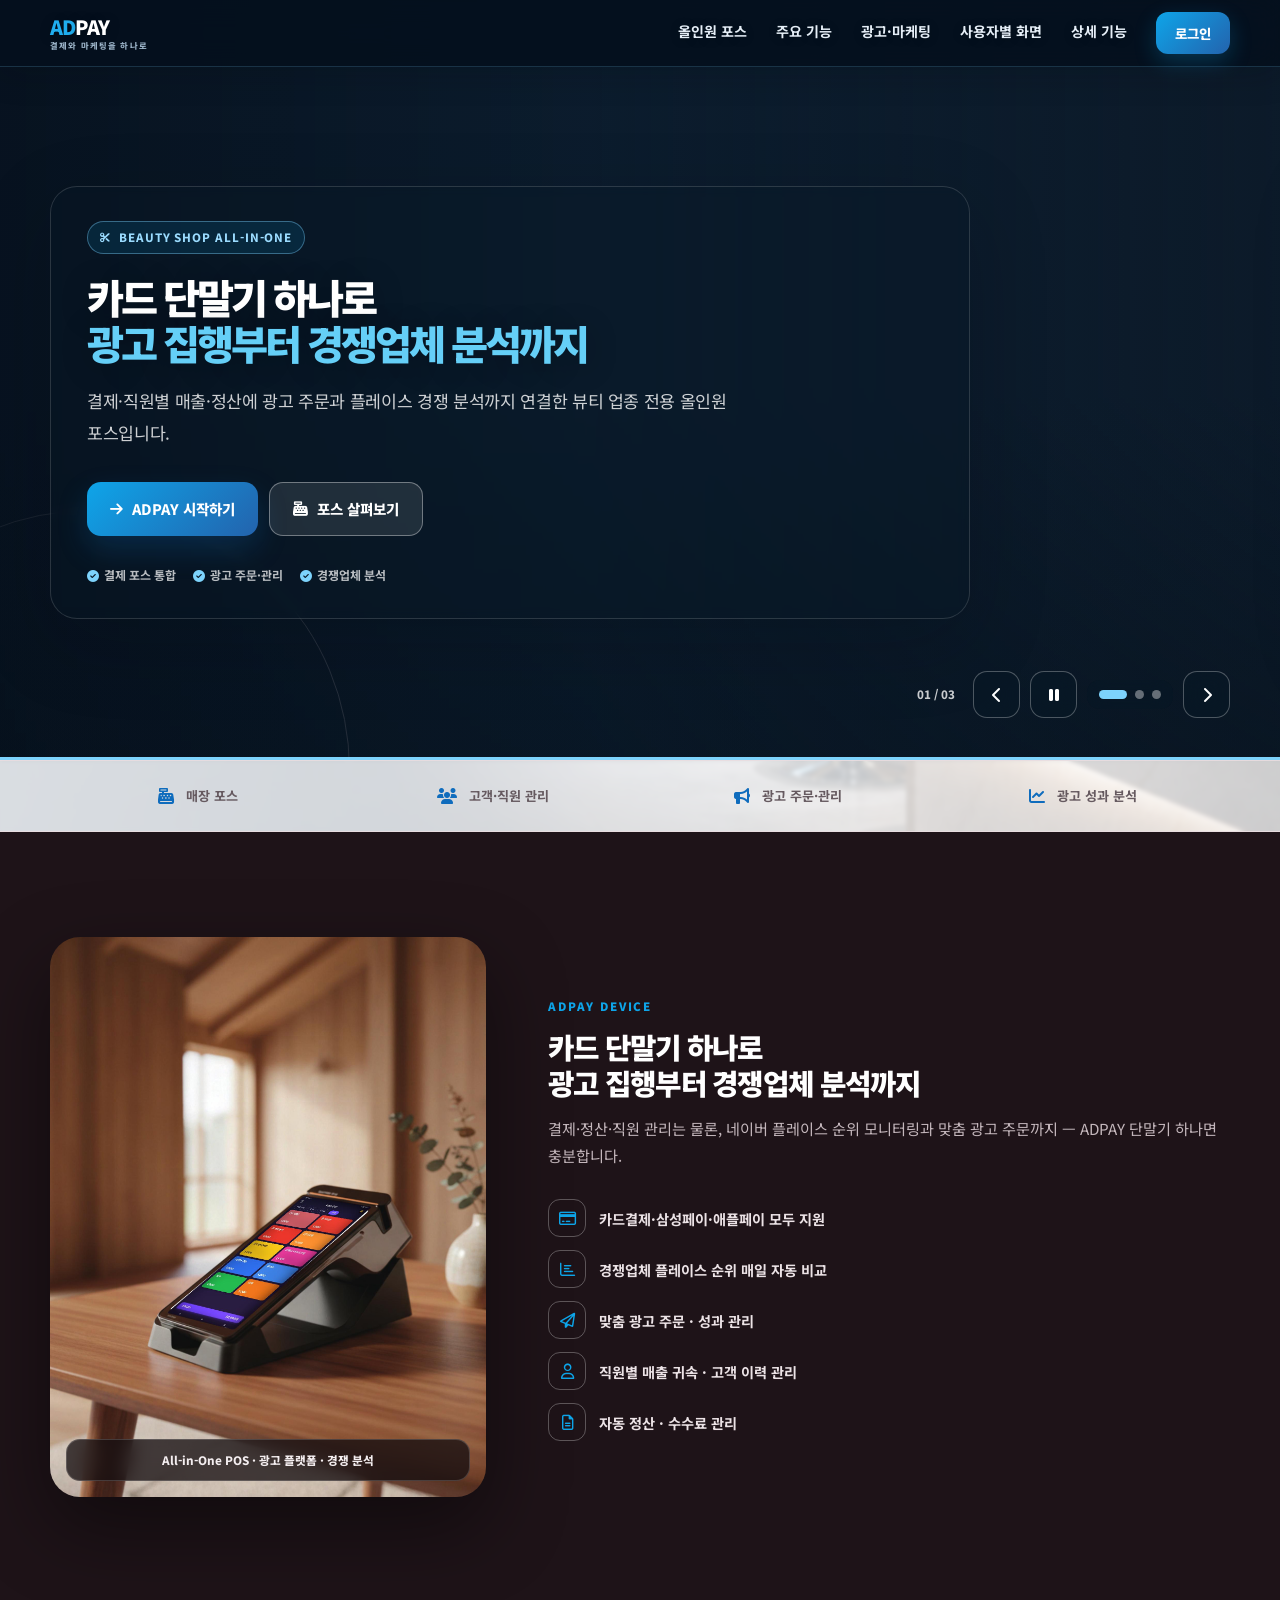
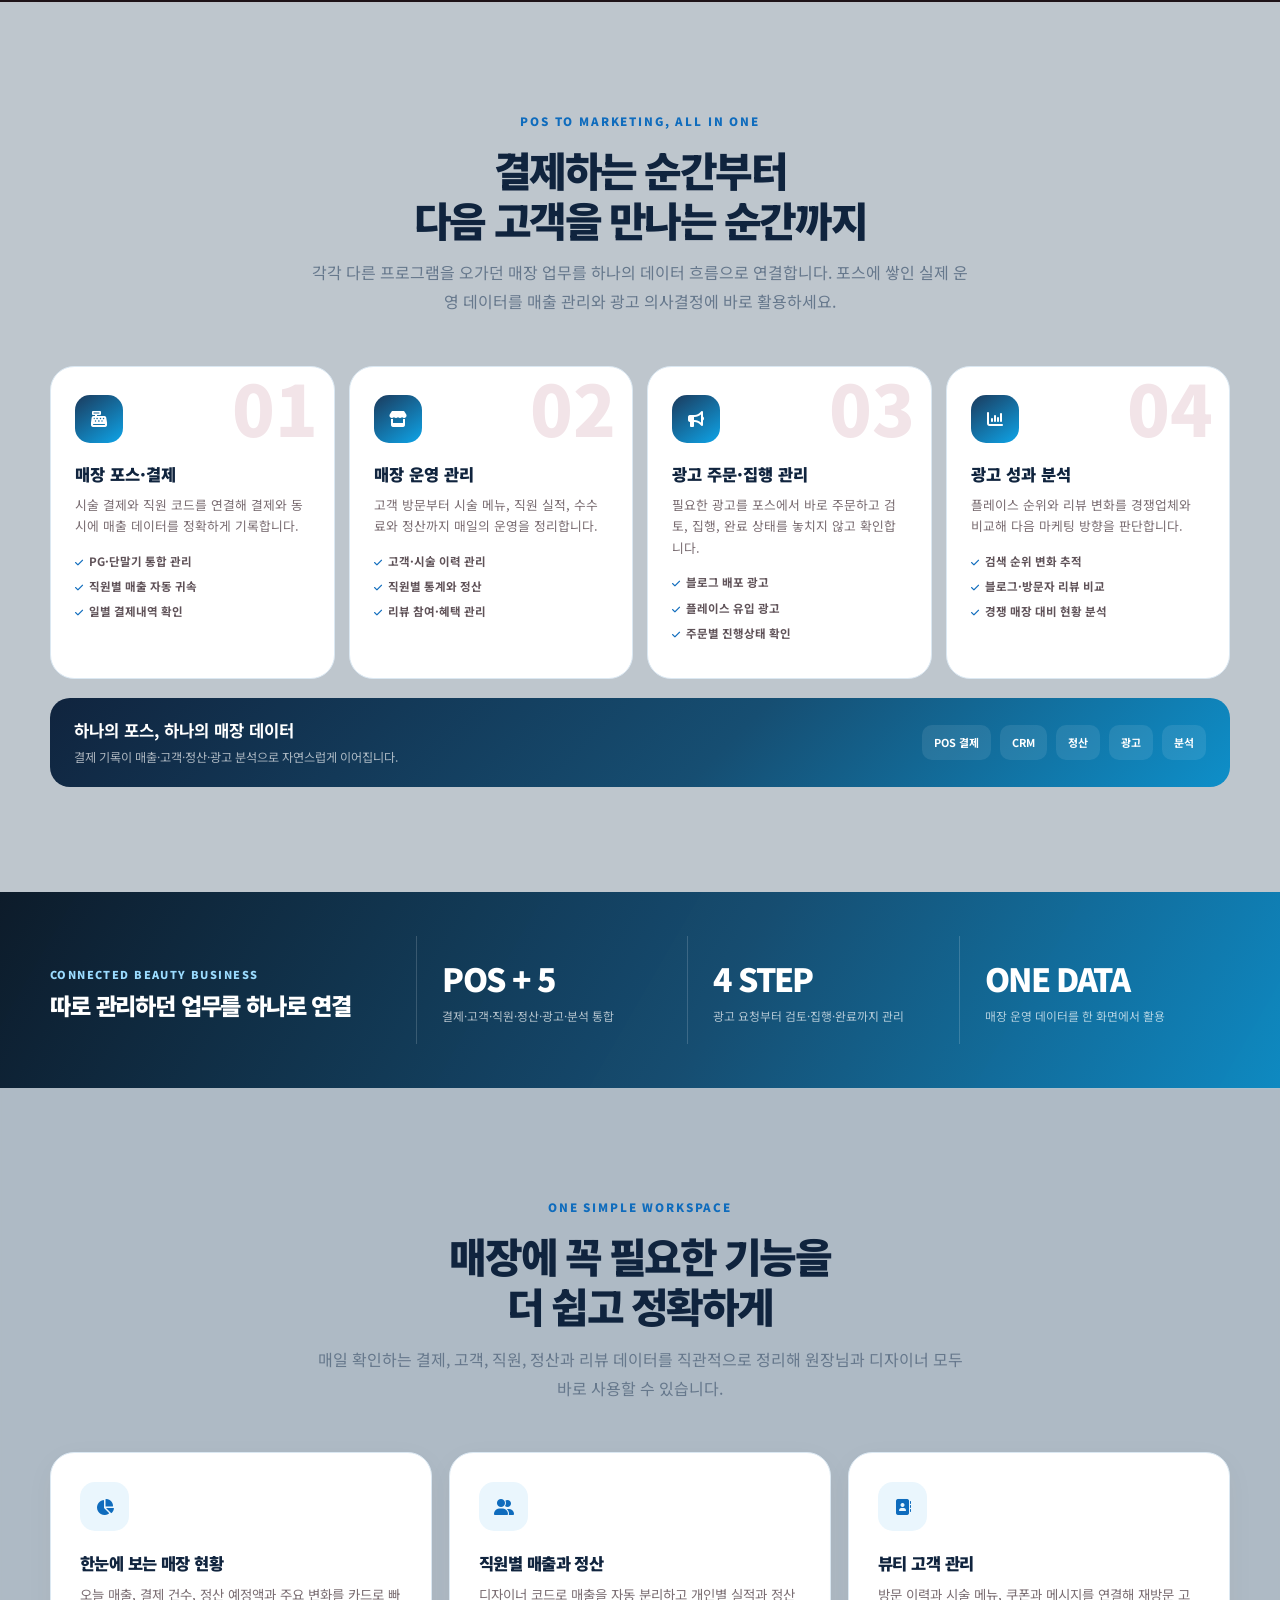
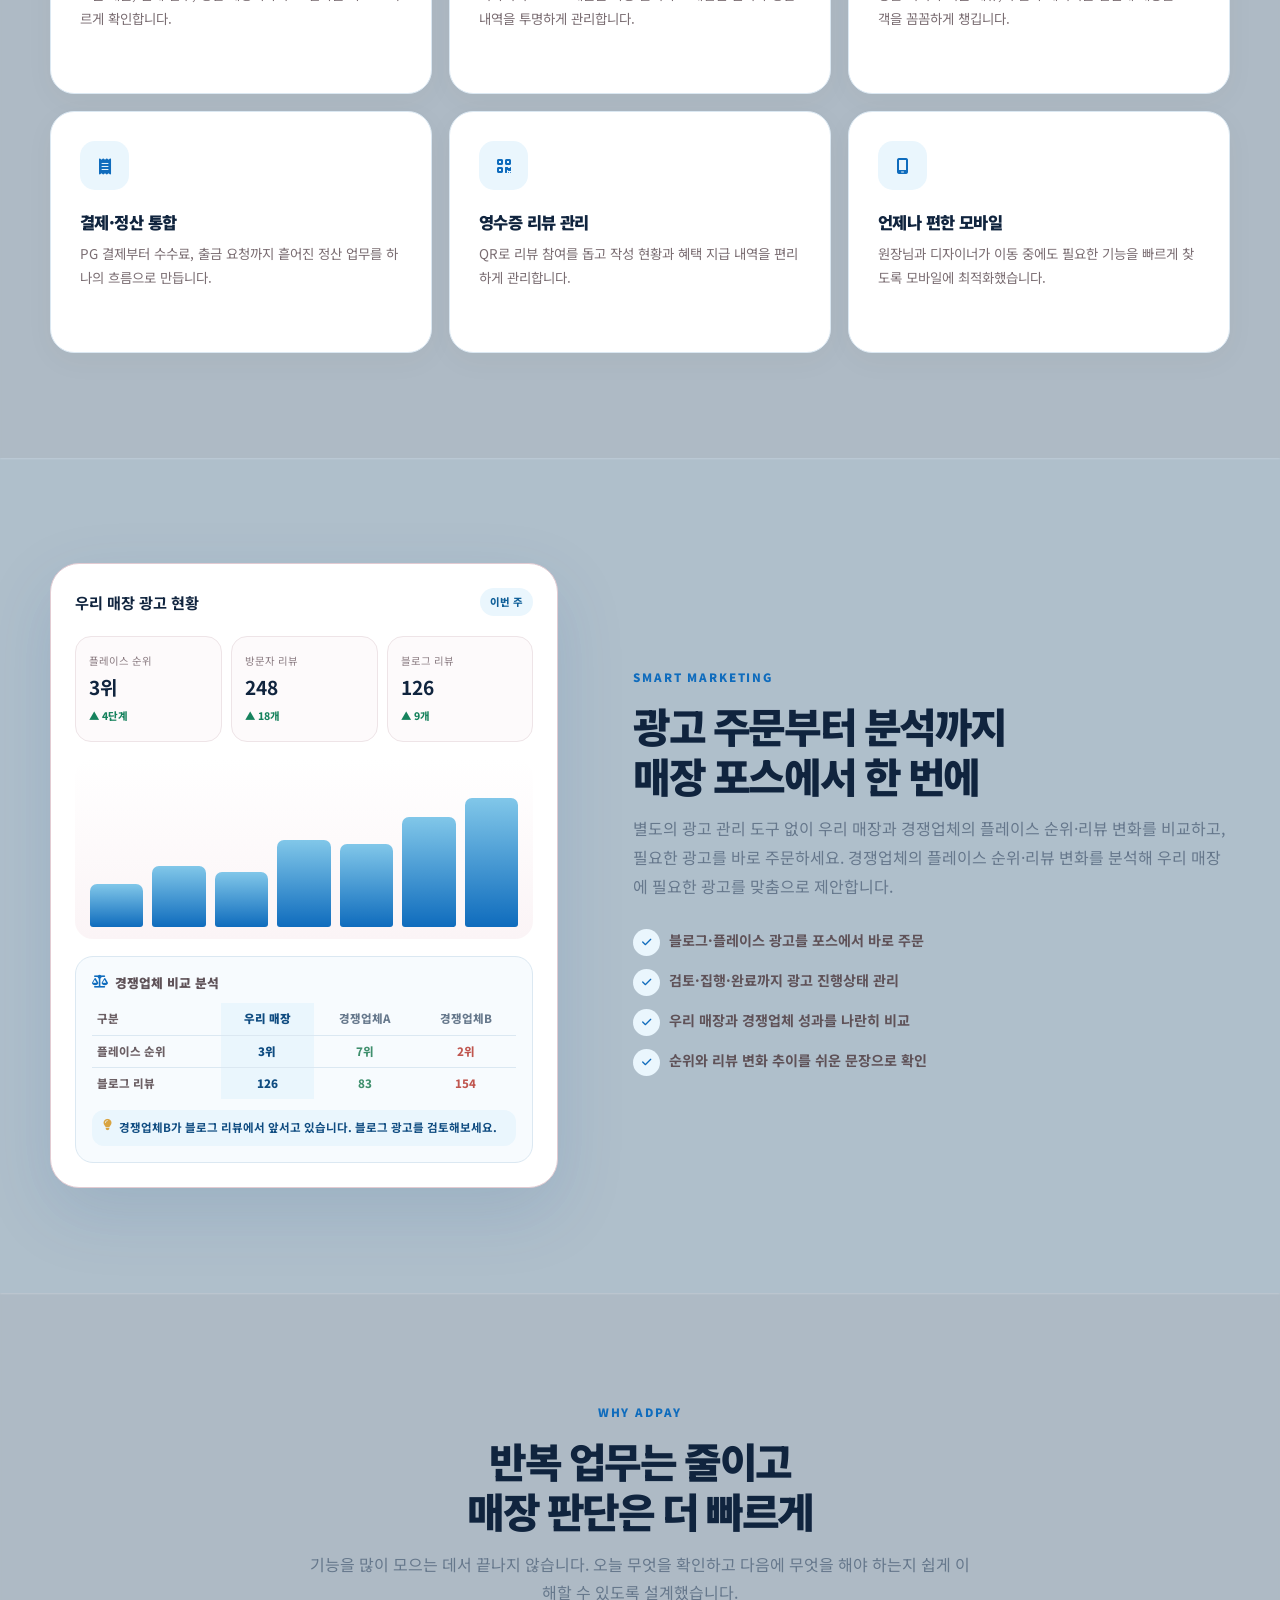
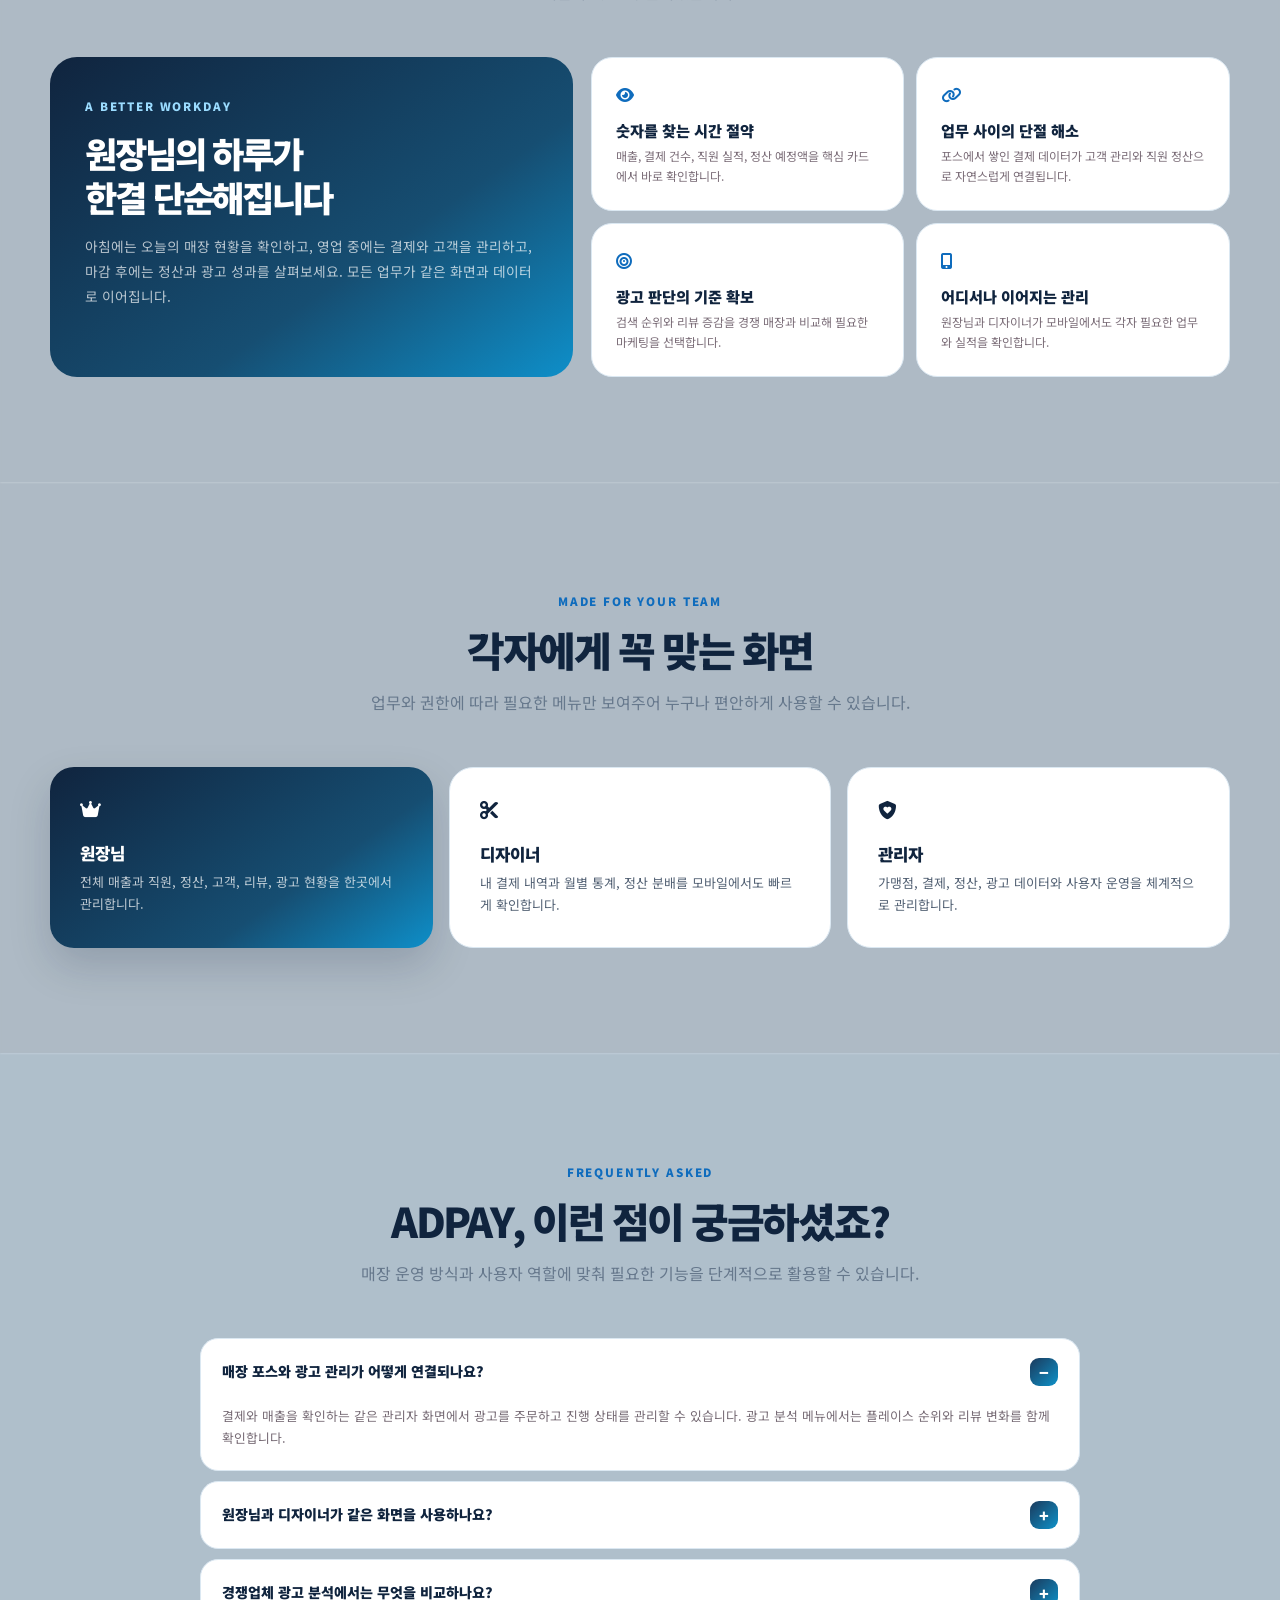
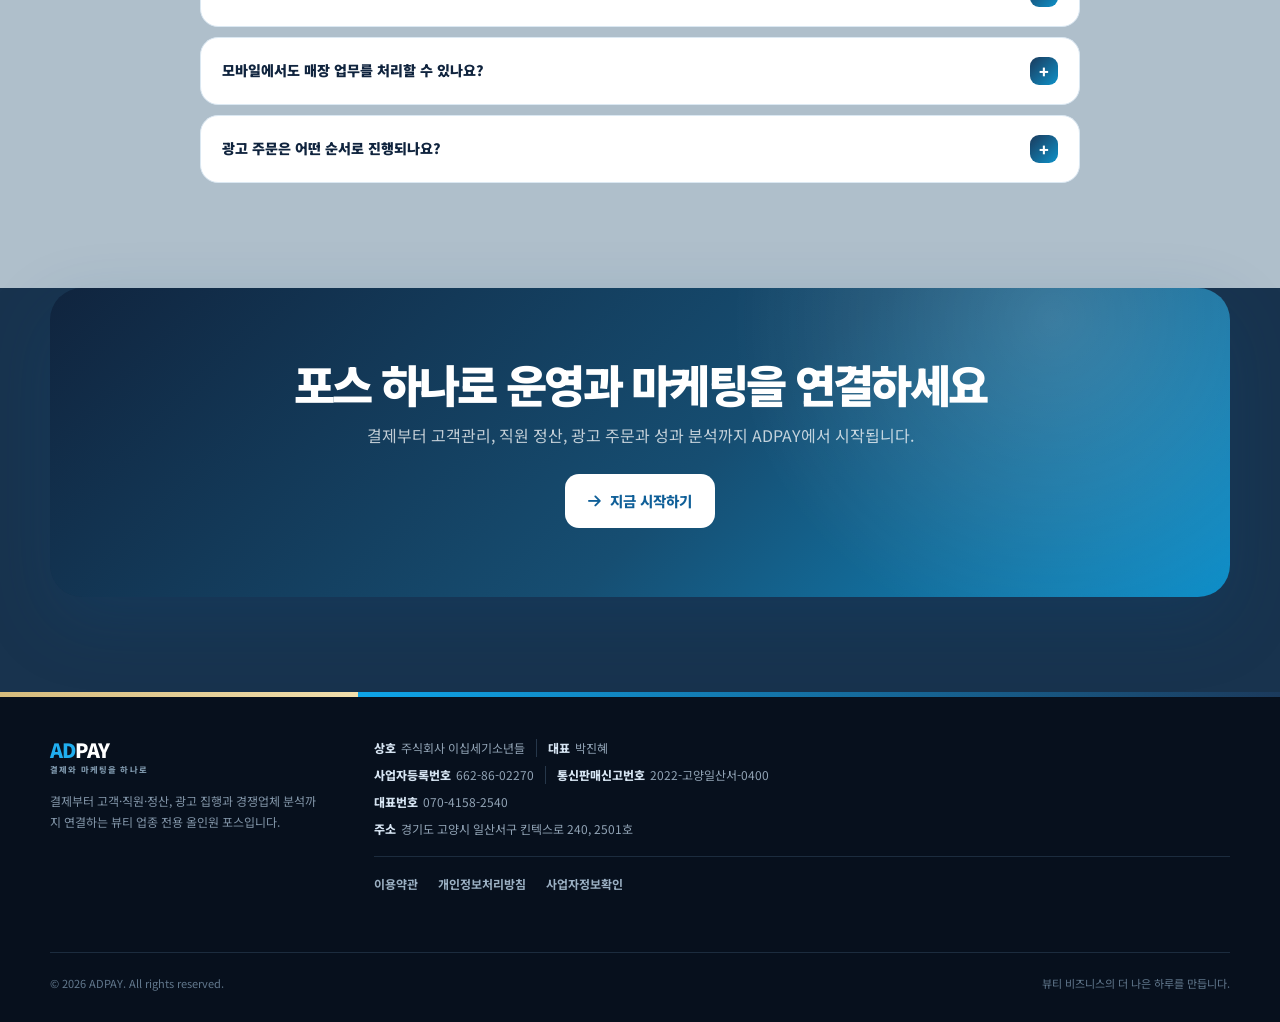
==== static/landing/index.html @ 9209edea "한국 표준시(KST) 적용, 회원가입 폼 개선, 소셜 로그인 제거" ====
<!DOCTYPE html>
<html lang="ko">
<head>
    <meta charset="UTF-8">
    <meta name="viewport" content="width=device-width, initial-scale=1.0, viewport-fit=cover">
    <meta name="theme-color" content="#0f4c81">
    <title>ADPAY | 뷰티샵 운영을 한곳에서</title>
    <meta name="description" content="매장 포스 하나로 결제·고객관리부터 광고 집행과 경쟁업체 분석까지. 미용실·네일샵을 위한 올인원 뷰티 비즈니스 플랫폼, ADPAY.">
    <meta property="og:type" content="website">
    <meta property="og:locale" content="ko_KR">
    <meta property="og:site_name" content="ADPAY">
    <meta property="og:title" content="ADPAY | 매장 포스 하나로 운영부터 광고·분석까지">
    <meta property="og:description" content="결제·고객관리·직원정산·광고집행·경쟁업체 분석을 하나로 연결하는 뷰티샵 올인원 플랫폼">
    <meta property="og:image" content="/static/img/adpay-social-card.png?v=2">
    <meta property="og:image:width" content="1200">
    <meta property="og:image:height" content="630">
    <meta property="og:image:type" content="image/png">
    <meta property="og:image:alt" content="ADPAY - 매장 포스 하나로 운영부터 광고·분석까지 올인원">
    <meta name="twitter:card" content="summary_large_image">
    <meta name="twitter:title" content="ADPAY | 운영부터 광고·분석까지 올인원">
    <meta name="twitter:description" content="미용실·네일샵 운영과 마케팅을 포스 하나로 연결하세요.">
    <meta name="twitter:image" content="/static/img/adpay-social-card.png?v=2">
    <link rel="icon" type="image/png" sizes="192x192" href="/static/favicon-192.png?v=2">
    <link rel="apple-touch-icon" href="/static/apple-touch-icon.png">
    <link rel="preload" as="image" href="/static/img/landing-salon-background.jpg">
    <link href="https://cdn.jsdelivr.net/npm/bootstrap@5.3.2/dist/css/bootstrap.min.css" rel="stylesheet">
    <link href="https://cdn.jsdelivr.net/npm/@fortawesome/fontawesome-free@6.4.0/css/all.min.css" rel="stylesheet">
    <link href="https://fonts.googleapis.com/css2?family=Noto+Sans+KR:wght@400;500;600;700;800;900&display=swap" rel="stylesheet">
    <style>
        :root{--rose:#a95670;--rose-dark:#7e4054;--violet:#845064;--coral:#c6788e;--blush:#f8e8ed;--cream:#fffaf7;--ink:#30272b;--muted:#766a70;--line:#eadde1;--shadow:0 24px 70px rgba(78,43,56,.11)}
        *{box-sizing:border-box}
        html{scroll-behavior:smooth}
        body{position:relative;margin:0;overflow-x:hidden;color:var(--ink);background:#18334e;font-family:'Noto Sans KR',sans-serif;-webkit-font-smoothing:antialiased}
        .landing-fixed-bg{
            position:fixed;
            z-index:0;
            inset:0;
            width:100vw;
            height:100vh;
            height:100dvh;
            pointer-events:none;
            background:url('/static/img/landing-salon-background.jpg') 58% center/cover no-repeat;
            filter:saturate(1.13) contrast(1.12);
            transform:translate3d(0,0,0);
            will-change:transform;
        }
        .landing-fixed-bg::after{
            content:"";
            position:absolute;
            inset:0;
            background:linear-gradient(110deg,rgba(247,251,254,.52) 0%,rgba(247,251,254,.34) 46%,rgba(8,42,69,.16) 100%);
        }
        main,footer,.site-nav{position:relative;z-index:1}
        a{text-decoration:none}
        .site-nav{position:fixed;z-index:1000;inset:0 0 auto;padding:15px 0;transition:.25s}
        .site-nav.scrolled{padding:10px 0;border-bottom:1px solid rgba(234,221,225,.9);background:rgba(255,250,248,.92);box-shadow:0 8px 28px rgba(72,43,53,.05);backdrop-filter:blur(18px)}
        .nav-inner{width:min(1180px,calc(100% - 40px));margin:auto;display:flex;align-items:center;justify-content:space-between}
        .brand{display:inline-flex;align-items:center;gap:11px;color:var(--ink)}
        .brand-mark{width:43px;height:43px;border-radius:15px;display:inline-flex;align-items:center;justify-content:center;color:#fff;background:linear-gradient(145deg,#8f4860,#c6788e);box-shadow:0 10px 26px rgba(144,72,96,.22);transform:rotate(-3deg)}
        .brand-mark img{display:block;width:100%;height:100%;border-radius:inherit;object-fit:cover}
        .brand-copy{display:flex;flex-direction:column;line-height:1}
        .brand-copy strong{font-size:1.23rem;font-weight:900;letter-spacing:-.055em}
        .adpay-prefix{color:#20aeef}
        .brand-copy small{margin-top:5px;color:#a07d88;font-size:.52rem;font-weight:800;letter-spacing:.14em}
        .nav-links{display:flex;align-items:center;gap:29px}
        .nav-links>a:not(.nav-cta){color:#60545a;font-size:.88rem;font-weight:700}
        .nav-links>a:hover{color:var(--rose)}
        .nav-cta{padding:11px 19px;border-radius:12px;color:#fff;background:var(--ink);font-size:.84rem;font-weight:800}
        .nav-toggle{display:none;width:42px;height:42px;border:1px solid var(--line);border-radius:12px;background:#fff;color:var(--ink)}

        .hero{position:relative;min-height:790px;padding:155px 0 82px;overflow:hidden;background:linear-gradient(90deg,rgba(255,250,247,.52),rgba(255,250,247,.04))}
        .hero::before{content:"";position:absolute;left:-170px;bottom:-270px;width:520px;height:520px;border:1px solid rgba(238,221,226,.8);border-radius:50%}
        .hero-grid{position:relative;width:min(1180px,calc(100% - 40px));margin:auto;display:grid;grid-template-columns:1.02fr .98fr;gap:72px;align-items:center}
        .eyebrow{display:inline-flex;align-items:center;gap:8px;padding:7px 12px;border:1px solid #e5cbd3;border-radius:999px;color:#8a465c;background:rgba(255,255,255,.65);font-size:.72rem;font-weight:800;letter-spacing:.08em}
        .eyebrow i{font-size:.62rem}
        h1{max-width:650px;margin:22px 0 20px;font-size:clamp(2.8rem,5vw,4.75rem);font-weight:900;line-height:1.12;letter-spacing:-.075em}
        h1 em{color:var(--rose);font-style:normal}
        .hero-copy{max-width:580px;margin:0;color:var(--muted);font-size:1.08rem;line-height:1.85;letter-spacing:-.02em}
        .hero-actions{display:flex;flex-wrap:wrap;gap:11px;margin-top:33px}
        .btn-main,.btn-sub{min-height:54px;padding:0 23px;border-radius:14px;display:inline-flex;align-items:center;justify-content:center;gap:9px;font-size:.91rem;font-weight:800}
        .btn-main{color:#fff;background:linear-gradient(135deg,#914b61,#bc7186);box-shadow:0 13px 30px rgba(160,83,106,.23)}
        .btn-main:hover{color:#fff;transform:translateY(-2px)}
        .btn-sub{border:1px solid var(--line);color:#55494e;background:#fff}
        .trust-row{margin-top:30px;display:flex;flex-wrap:wrap;gap:17px;color:#796a70;font-size:.75rem;font-weight:700}
        .trust-row i{margin-right:5px;color:#a95670}

        .visual{position:relative;min-height:525px}
        .visual::before{content:"ADPAY";position:absolute;right:28px;bottom:48px;color:rgba(255,255,255,.46);font-size:clamp(2.5rem,5vw,5rem);font-weight:900;letter-spacing:.08em;writing-mode:vertical-rl}
        .pos-card{position:absolute;right:48px;bottom:86px;width:280px;padding:22px;border:1px solid rgba(255,255,255,.72);border-radius:24px;background:rgba(48,39,43,.82);color:#fff;box-shadow:0 24px 70px rgba(35,20,26,.24);backdrop-filter:blur(18px)}
        .pos-card-top{display:flex;align-items:center;justify-content:space-between;color:rgba(255,255,255,.62);font-size:.68rem;font-weight:700}
        .pos-card-top i{color:#f1bdcb}
        .pos-card h3{margin:20px 0 5px;font-size:1.5rem;font-weight:900;letter-spacing:-.05em}
        .pos-card p{margin:0;color:rgba(255,255,255,.62);font-size:.72rem}
        .pos-actions{margin-top:20px;display:grid;grid-template-columns:1fr 1fr;gap:8px}
        .pos-actions span{padding:10px;border-radius:11px;text-align:center;background:rgba(255,255,255,.09);font-size:.67rem;font-weight:700}
        .float-card{position:absolute;padding:17px 18px;border:1px solid rgba(255,255,255,.85);border-radius:18px;background:rgba(255,255,255,.93);box-shadow:0 18px 45px rgba(67,39,49,.14);backdrop-filter:blur(15px)}
        .float-card small{display:block;margin-bottom:5px;color:#907f86;font-size:.68rem;font-weight:700}
        .float-card strong{font-size:1.12rem;letter-spacing:-.04em}
        .float-card strong span{color:#a95670}
        .card-sales{left:-33px;bottom:20px}
        .card-rank{right:0;top:63px;display:flex;align-items:center;gap:12px}
        .card-rank>i{width:41px;height:41px;border-radius:13px;display:inline-flex;align-items:center;justify-content:center;color:#8d4960;background:#f7e4ea}
        .mini-bars{margin-top:10px;display:flex;height:28px;align-items:flex-end;gap:5px}
        .mini-bars i{width:7px;border-radius:5px;background:#d99aab}
        .mini-bars i:nth-child(1){height:9px}.mini-bars i:nth-child(2){height:16px}.mini-bars i:nth-child(3){height:13px}.mini-bars i:nth-child(4){height:22px}.mini-bars i:nth-child(5){height:27px;background:#9d536a}

        .strip{border-block:1px solid rgba(234,221,225,.88);background:rgba(255,255,255,.91);backdrop-filter:blur(18px)}
        .strip-inner{width:min(1180px,calc(100% - 40px));margin:auto;display:grid;grid-template-columns:repeat(4,1fr)}
        .strip-item{padding:25px 20px;display:flex;align-items:center;justify-content:center;gap:12px;color:#665a60;font-size:.82rem;font-weight:700}
        .strip-item i{color:#a95670;font-size:1rem}

        /* 아래쪽 테마 블록의 .section 배경보다 뒤에 오도록 요소+클래스로 우선순위를 높인다 */
        section.device{background:#1e1318;backdrop-filter:none}
        .device .section-kicker{color:var(--coral)}
        .device-grid{display:grid;grid-template-columns:1.02fr 1fr;gap:62px;align-items:center}
        .device-visual{position:relative;border-radius:30px;overflow:hidden;box-shadow:0 30px 80px rgba(0,0,0,.45)}
        .device-visual img{display:block;width:100%;height:clamp(390px,50vw,560px);object-fit:cover;object-position:center 58%}
        .device-badge{position:absolute;left:16px;right:16px;bottom:16px;padding:11px 14px;border:1px solid rgba(255,255,255,.17);border-radius:14px;background:rgba(20,14,17,.76);backdrop-filter:blur(10px);color:#f4eef0;font-size:.73rem;font-weight:800;text-align:center}
        .device-copy h2{margin:13px 0 14px;color:#fff;font-size:clamp(1.9rem,3vw,2.75rem);font-weight:900;letter-spacing:-.06em;line-height:1.24}
        .device-copy>p{margin:0;color:#c4b7bc;font-size:.95rem;line-height:1.8}
        .device-list{margin:30px 0 0;padding:0;list-style:none;display:grid;gap:13px}
        .device-list li{display:flex;align-items:center;gap:13px;color:#ece3e6;font-size:.89rem;font-weight:700}
        .device-list i{flex:none;width:38px;height:38px;border:1px solid rgba(255,255,255,.28);border-radius:12px;display:inline-flex;align-items:center;justify-content:center;color:var(--coral);font-size:.95rem}

        .section{padding:105px 0;background:rgba(255,250,247,.92);backdrop-filter:blur(12px)}
        .section-inner{width:min(1180px,calc(100% - 40px));margin:auto}
        .section-head{max-width:660px;margin:0 auto 50px;text-align:center}
        .section-kicker{color:#a95670;font-size:.72rem;font-weight:900;letter-spacing:.16em}
        .section-head h2,.split-copy h2{margin:13px 0 14px;font-size:clamp(2rem,3.2vw,3rem);font-weight:900;letter-spacing:-.06em;line-height:1.23}
        .section-head p,.split-copy>p{margin:0;color:var(--muted);line-height:1.8}
        .feature-grid{display:grid;grid-template-columns:repeat(3,1fr);gap:17px}
        .feature-card{min-height:242px;padding:29px;border:1px solid var(--line);border-radius:24px;background:#fff;box-shadow:0 8px 30px rgba(72,43,53,.04);transition:.25s}
        .feature-card:hover{transform:translateY(-5px);border-color:#dbb9c3;box-shadow:0 18px 45px rgba(72,43,53,.09)}
        .feature-icon{width:49px;height:49px;margin-bottom:23px;border-radius:15px;display:flex;align-items:center;justify-content:center;color:#944d63;background:#f9e9ee}
        .feature-card h3{font-size:1.03rem;font-weight:900;letter-spacing:-.035em}
        .feature-card p{margin:9px 0 0;color:#7a6d72;font-size:.84rem;line-height:1.75}

        .growth{background:rgba(248,239,242,.94)}
        .split{display:grid;grid-template-columns:.92fr 1.08fr;gap:75px;align-items:center}
        .insight-panel{padding:24px;border:1px solid #e2cbd2;border-radius:29px;background:#fff;box-shadow:var(--shadow)}
        .panel-top{display:flex;align-items:center;justify-content:space-between;margin-bottom:20px}
        .panel-top strong{font-size:.95rem}
        .panel-top span{padding:6px 10px;border-radius:999px;color:#8b485d;background:#f9e9ee;font-size:.65rem;font-weight:800}
        .metric-cards{display:grid;grid-template-columns:repeat(3,1fr);gap:9px}
        .metric{padding:16px 13px;border:1px solid #eee4e7;border-radius:16px;background:#fdfafb}
        .metric small{display:block;color:#8a7b81;font-size:.65rem}
        .metric strong{display:block;margin-top:4px;font-size:1.19rem}
        .metric em{color:#4a9b78;font-size:.65rem;font-style:normal;font-weight:800}
        .chart{height:180px;margin-top:17px;padding:23px 15px 12px;border-radius:18px;background:linear-gradient(180deg,#fff,#fbf4f6);display:flex;align-items:flex-end;gap:9px}
        .chart i{flex:1;border-radius:7px 7px 3px 3px;background:linear-gradient(#dca4b3,#a95670)}
        .chart i:nth-child(1){height:30%}.chart i:nth-child(2){height:42%}.chart i:nth-child(3){height:38%}.chart i:nth-child(4){height:60%}.chart i:nth-child(5){height:57%}.chart i:nth-child(6){height:76%}.chart i:nth-child(7){height:89%}
        .rival-box{margin-top:17px;padding:16px;border:1px solid var(--line);border-radius:18px;background:var(--cream)}
        .rival-title{margin-bottom:11px;display:flex;align-items:center;gap:7px;color:#5f5258;font-size:.8rem;font-weight:900}
        .rival-title i{color:var(--rose)}
        .rival-table{width:100%;border-collapse:collapse;font-size:.72rem}
        .rival-table th,.rival-table td{padding:7px 5px;border-bottom:1px solid var(--line);text-align:center}
        .rival-table th{color:var(--muted);font-weight:800}
        .rival-table th:first-child,.rival-table td:first-child{color:#6b5f64;font-weight:800;text-align:left}
        .rival-table .is-mine{background:var(--blush);color:var(--rose-dark);font-weight:900}
        .rival-table td.win{color:#3f8f6d;font-weight:800}
        .rival-table td.lose{color:#c0564f;font-weight:800}
        .rival-table tbody tr:last-child td{border-bottom:0}
        .rival-insight{margin:11px 0 0;padding:9px 11px;border-radius:12px;background:var(--blush);color:var(--rose-dark);font-size:.72rem;font-weight:700;line-height:1.55;display:flex;gap:7px}
        .rival-insight i{flex:none;margin-top:1px;color:#d9a441}
        .check-list{margin:28px 0 0;padding:0;list-style:none}
        .check-list li{margin:13px 0;color:#5f5258;font-size:.88rem;font-weight:700}
        .check-list i{width:27px;height:27px;margin-right:9px;border-radius:50%;display:inline-flex;align-items:center;justify-content:center;color:#8e4a60;background:#f8e8ed;font-size:.67rem}

        .all-in-one{background:rgba(255,255,255,.94)}
        .flow-grid{display:grid;grid-template-columns:repeat(4,1fr);gap:14px}
        .flow-card{position:relative;min-height:290px;padding:28px 24px;border:1px solid var(--line);border-radius:24px;background:#fff;overflow:hidden}
        .flow-card::after{content:attr(data-step);position:absolute;right:16px;top:4px;color:#f2e4e8;font-size:4.4rem;font-weight:900;line-height:1}
        .flow-card>i{position:relative;z-index:1;width:48px;height:48px;border-radius:15px;display:flex;align-items:center;justify-content:center;color:#fff;background:linear-gradient(145deg,#8f4860,#c6788e)}
        .flow-card h3{position:relative;z-index:1;margin:22px 0 9px;font-size:1.03rem;font-weight:900}
        .flow-card p{position:relative;z-index:1;margin:0 0 16px;color:#7a6d72;font-size:.8rem;line-height:1.68}
        .flow-card ul{position:relative;z-index:1;margin:0;padding:0;list-style:none}
        .flow-card li{margin:8px 0;color:#5f5258;font-size:.72rem;font-weight:700}
        .flow-card li i{margin-right:6px;color:#ae6278;font-size:.58rem}
        .one-data{margin-top:19px;padding:20px 24px;border-radius:20px;display:flex;align-items:center;justify-content:space-between;gap:25px;color:#fff;background:linear-gradient(135deg,#3f3036,#875268)}
        .one-data strong{display:block;font-size:1.04rem}
        .one-data span{color:rgba(255,255,255,.65);font-size:.76rem}
        .one-data-items{display:flex;gap:9px}
        .one-data-items em{padding:9px 12px;border-radius:10px;background:rgba(255,255,255,.09);font-size:.68rem;font-style:normal;font-weight:700}

        .impact{padding:44px 0;background:linear-gradient(120deg,rgba(48,39,43,.97),rgba(126,64,84,.95) 56%,rgba(182,100,124,.94));color:#fff}
        .impact-grid{width:min(1180px,calc(100% - 40px));margin:auto;display:grid;grid-template-columns:1.35fr repeat(3,1fr);align-items:center}
        .impact-copy{padding:18px 32px 18px 0}
        .impact-copy small{color:#f6b4d1;font-size:.68rem;font-weight:900;letter-spacing:.13em}
        .impact-copy h2{margin:8px 0 0;font-size:1.45rem;font-weight:900;letter-spacing:-.05em}
        .impact-item{padding:18px 25px;border-left:1px solid rgba(255,255,255,.17)}
        .impact-item strong{display:block;font-size:2rem;font-weight:900;letter-spacing:-.05em}
        .impact-item span{color:rgba(255,255,255,.68);font-size:.74rem}

        .outcome-grid{display:grid;grid-template-columns:.9fr 1.1fr;gap:18px}
        .outcome-intro{padding:35px;border-radius:27px;color:#fff;background:linear-gradient(145deg,#3e3036,#765061 62%,#a86177)}
        .outcome-intro .section-kicker{color:#f7b8d2}
        .outcome-intro h2{margin:15px 0;font-size:2.2rem;font-weight:900;letter-spacing:-.06em;line-height:1.25}
        .outcome-intro p{margin:0;color:rgba(255,255,255,.7);font-size:.86rem;line-height:1.8}
        .outcome-list{display:grid;grid-template-columns:1fr 1fr;gap:12px}
        .outcome-card{padding:24px;border:1px solid var(--line);border-radius:21px;background:#fff}
        .outcome-card i{color:#a95670;font-size:1rem}
        .outcome-card h3{margin:15px 0 7px;font-size:.95rem;font-weight:900}
        .outcome-card p{margin:0;color:#7b6d78;font-size:.75rem;line-height:1.65}

        .faq-list{max-width:880px;margin:0 auto;display:grid;gap:10px}
        .faq-item{border:1px solid var(--line);border-radius:18px;background:#fff;overflow:hidden}
        .faq-item summary{padding:19px 21px;display:flex;align-items:center;justify-content:space-between;gap:15px;cursor:pointer;font-size:.88rem;font-weight:900;list-style:none}
        .faq-item summary::-webkit-details-marker{display:none}
        .faq-item summary::after{content:"+";width:28px;height:28px;border-radius:9px;display:flex;flex:0 0 auto;align-items:center;justify-content:center;color:#fff;background:linear-gradient(135deg,#914b61,#bc7186);font-size:1rem}
        .faq-item[open] summary::after{content:"−"}
        .faq-item p{margin:0;padding:0 21px 20px;color:#776b75;font-size:.8rem;line-height:1.75}

        .roles{display:grid;grid-template-columns:repeat(3,1fr);gap:16px}
        .role-card{padding:30px;border:1px solid var(--line);border-radius:24px;background:#fff}
        .role-card:first-child{color:#fff;border:0;background:linear-gradient(145deg,#3e3036,#765061);box-shadow:0 18px 42px rgba(63,42,50,.16)}
        .role-card i{font-size:1.15rem}
        .role-card h3{margin:22px 0 8px;font-size:1.05rem;font-weight:900}
        .role-card p{margin:0;opacity:.72;font-size:.81rem;line-height:1.72}

        .cta{padding:0 0 95px}
        .cta-box{position:relative;width:min(1180px,calc(100% - 40px));margin:auto;padding:69px 40px;border-radius:32px;overflow:hidden;color:#fff;text-align:center;background:radial-gradient(circle at 85% 10%,rgba(255,255,255,.16),transparent 20rem),linear-gradient(135deg,#463039,#875268 56%,#b86e84);box-shadow:0 25px 70px rgba(96,53,69,.2)}
        .cta-box h2{margin:0 0 13px;font-size:clamp(1.9rem,3.5vw,3rem);font-weight:900;letter-spacing:-.06em}
        .cta-box p{margin:0 0 27px;color:rgba(255,255,255,.74)}
        .cta-box .btn-main{color:#7d4054;background:#fff;box-shadow:none}
        footer{padding:41px 0 30px;border-top:1px solid var(--line);background:rgba(255,255,255,.95);backdrop-filter:blur(18px)}
        .footer-inner{width:min(1180px,calc(100% - 40px));margin:auto;display:flex;align-items:center;justify-content:space-between}
        .footer-inner p{margin:0;color:#95868c;font-size:.72rem}

        .reveal{opacity:0;transform:translateY(20px);transition:.65s ease}
        .reveal.visible{opacity:1;transform:none}
        @media(max-width:991px){
            .hero{min-height:auto;padding-top:135px}.hero-grid{grid-template-columns:1fr;gap:48px}.hero-copy{max-width:680px}.visual{min-height:460px}.salon-photo{right:0}
            .feature-grid{grid-template-columns:repeat(2,1fr)}.flow-grid{grid-template-columns:1fr 1fr}.impact-grid{grid-template-columns:1fr 1fr}.impact-copy{grid-column:1/-1}.impact-item:nth-child(2){border-left:0}.outcome-grid{grid-template-columns:1fr}.split{grid-template-columns:1fr;gap:45px}.split-copy{order:-1}
        }
        @media(max-width:767px){
            .site-nav{padding:10px 0}.nav-inner{width:calc(100% - 26px)}.nav-toggle{display:block}.nav-links{position:absolute;top:68px;left:13px;right:13px;padding:15px;border:1px solid var(--line);border-radius:17px;display:none;align-items:stretch;flex-direction:column;gap:5px;background:#fff;box-shadow:0 20px 50px rgba(60,38,46,.13)}.nav-links.open{display:flex}.nav-links>a{padding:11px 12px}.nav-cta{text-align:center}
            .hero{padding:120px 0 58px}.hero-grid,.section-inner{width:calc(100% - 28px)}h1{font-size:2.65rem}.hero-copy{font-size:.95rem}.hero-actions>a{width:100%}.trust-row{gap:10px}
            .landing-fixed-bg{background-position:58% center}.landing-fixed-bg::after{background:rgba(255,250,247,.55)}.visual{min-height:375px}.visual::before{display:none}.pos-card{right:8px;bottom:38px;width:min(280px,90%)}.card-sales{left:7px;bottom:0}.card-rank{right:8px;top:18px}.float-card{padding:13px}.float-card strong{font-size:.91rem}
            .strip-inner{grid-template-columns:1fr 1fr}.strip-item{padding:18px 8px;font-size:.7rem}.section{padding:75px 0}.section-head{margin-bottom:33px}.feature-grid,.flow-grid,.outcome-list,.roles{grid-template-columns:1fr}.feature-card,.flow-card{min-height:auto}.one-data{align-items:flex-start;flex-direction:column}.one-data-items{flex-wrap:wrap}.impact{padding:35px 0}.impact-grid{width:calc(100% - 28px);grid-template-columns:1fr}.impact-copy{padding:0 0 14px}.impact-item,.impact-item:nth-child(2){padding:15px 0;border-left:0;border-top:1px solid rgba(255,255,255,.15)}.outcome-intro{padding:27px}.outcome-intro h2{font-size:1.75rem}.metric-cards{grid-template-columns:1fr 1fr}.metric:last-child{grid-column:1/-1}.insight-panel{padding:15px}.device-grid{grid-template-columns:1fr;gap:32px}.device-visual img{height:clamp(300px,72vw,420px)}.device-copy h2{font-size:1.85rem}.rival-box{padding:13px}.rival-table{font-size:.68rem}.cta{padding-bottom:55px}.cta-box{width:calc(100% - 28px);padding:51px 21px;border-radius:25px}.footer-inner{align-items:flex-start;flex-direction:column;gap:17px}
        }
        @media(prefers-reduced-motion:reduce){html{scroll-behavior:auto}.reveal{opacity:1;transform:none;transition:none}}

        /* Original navy and sky-blue colorway; content and layout remain unchanged. */
        :root{--rose:#0f6cbd;--rose-dark:#0f4c81;--violet:#1b3a5c;--coral:#0ea5e9;--blush:#eaf6fd;--cream:#f7fbfe;--ink:#10243e;--muted:#66788c;--line:#dbe8f2;--shadow:0 24px 70px rgba(15,76,129,.13)}
        body{background:#18334e}
        .hero{background:linear-gradient(90deg,rgba(247,251,254,.30),rgba(247,251,254,.02))}
        .strip{background:rgba(255,255,255,.74);backdrop-filter:blur(2px)}
        .section{background:rgba(247,251,254,.68);backdrop-filter:blur(1px)}
        .all-in-one{background:rgba(255,255,255,.72)}
        .site-nav.scrolled{border-bottom-color:rgba(219,232,242,.92);background:rgba(247,251,254,.93);box-shadow:0 8px 28px rgba(15,76,129,.06)}
        .brand-copy small{color:#718ba1}
        .nav-links>a:not(.nav-cta){color:#52677a}
        .nav-cta{background:#10243e}
        .eyebrow{border-color:#b9daec;color:#0f5f98;background:rgba(255,255,255,.75)}
        h1 em{color:#0f6cbd}
        .btn-main{background:linear-gradient(135deg,#1b3a5c,#0e92c9);box-shadow:0 13px 30px rgba(15,108,189,.24)}
        .btn-sub{border-color:#d4e4ee;color:#435c70}
        .trust-row i,.float-card strong span,.strip-item i,.section-kicker{color:#0f6cbd}
        .mini-bars i{background:#87c8e8}.mini-bars i:nth-child(5){background:#0f6cbd}
        .pos-card{background:rgba(13,27,42,.84)}
        .card-rank>i{color:#0f6cbd;background:#e7f5fc}
        .feature-icon{color:#0f6cbd;background:#eaf6fd}
        .growth{background:rgba(235,246,252,.72)}
        .panel-top span{color:#0f5f98;background:#eaf6fd}
        .metric em{color:#16825d}
        .chart i{background:linear-gradient(#81c7e9,#0f6cbd)}
        .check-list i{color:#0f6cbd;background:#eaf6fd}
        .flow-card>i{background:linear-gradient(145deg,#1b3a5c,#0ea5e9)}
        .flow-card li i{color:#0f6cbd}
        .one-data{background:linear-gradient(135deg,#10243e,#164e72 57%,#0e8fc9)}
        .impact{background:linear-gradient(120deg,rgba(13,27,42,.98),rgba(22,78,114,.96) 56%,rgba(14,143,201,.94))}
        .impact-copy small,.outcome-intro .section-kicker{color:#9bdcff}
        .outcome-intro{background:linear-gradient(145deg,#10243e,#164e72 62%,#0e8fc9)}
        .outcome-card i{color:#0f6cbd}
        .faq-item summary::after{background:linear-gradient(135deg,#1b3a5c,#0e92c9)}
        .role-card:first-child{background:linear-gradient(145deg,#10243e,#164e72 65%,#0e8fc9);box-shadow:0 18px 42px rgba(16,36,62,.18)}
        .cta-box{background:radial-gradient(circle at 85% 10%,rgba(255,255,255,.17),transparent 20rem),linear-gradient(135deg,#10243e,#164e72 56%,#0e8fc9);box-shadow:0 25px 70px rgba(15,76,129,.22)}
        .cta-box .btn-main{color:#0f5f98;background:#fff}
        footer{border-top-color:#dbe8f2;background:rgba(255,255,255,.90);backdrop-filter:blur(10px)}
        @media(max-width:767px){
            .landing-fixed-bg{
                background-position:60% center;
                filter:saturate(1.11) contrast(1.10);
            }
            .landing-fixed-bg::after{
                background:linear-gradient(180deg,rgba(247,251,254,.46),rgba(238,247,252,.56));
            }
            .strip{background:rgba(255,255,255,.68);backdrop-filter:none}
            .section{background:rgba(247,251,254,.64);backdrop-filter:none}
            .all-in-one{background:rgba(255,255,255,.68)}
            .growth{background:rgba(235,246,252,.68)}
        }

        /* Three-scene beauty business hero slider */
        .hero.hero-slider{position:relative;min-height:760px;padding:0;overflow:hidden;background:#0d1b2a;color:#fff}
        .hero-track{display:flex;min-height:760px;transition:transform .72s cubic-bezier(.22,.75,.24,1);will-change:transform}
        .hero-slide{position:relative;flex:0 0 100%;min-height:760px;background-position:center;background-size:cover}
        .hero-slide::before{content:"";position:absolute;inset:0;background:linear-gradient(90deg,rgba(7,18,31,.9) 0%,rgba(11,29,47,.68) 46%,rgba(10,26,42,.18) 100%)}
        .hero-slide::after{content:"";position:absolute;inset:0;background:linear-gradient(0deg,rgba(5,15,25,.38),transparent 48%)}
        .hero-slide-inner{position:relative;z-index:2;width:min(1180px,calc(100% - 40px));min-height:760px;margin:auto;padding:145px 0 100px;display:flex;align-items:center}
        .hero-slide-copy{width:min(710px,67%);padding:34px 36px;border:1px solid rgba(255,255,255,.14);border-radius:27px;background:rgba(7,24,39,.30);box-shadow:0 24px 80px rgba(2,12,22,.2);backdrop-filter:blur(5px)}
        .hero-slide-copy.hero-wide{width:min(920px,82%)}
        .hero-slide-copy.hero-wide h1{font-size:clamp(2.35rem,3.15vw,3.25rem)}
        .hero-slider .eyebrow{border-color:rgba(125,211,252,.4);color:#9bdcff;background:rgba(14,165,233,.12)}
        .hero-slider h1{max-width:760px;margin:20px 0;font-size:clamp(2.55rem,4.5vw,4.5rem);color:#fff;line-height:1.13;text-shadow:0 4px 30px rgba(0,0,0,.26)}
        .hero-slider h1 em{color:#65cff7}
        .hero-slider .hero-copy{max-width:640px;color:rgba(255,255,255,.8)}
        .hero-slider .btn-main{background:linear-gradient(135deg,#0ea5e9,#2363ad)}
        .hero-slider .btn-sub{border-color:rgba(255,255,255,.36);color:#fff;background:rgba(255,255,255,.1)}
        .hero-slider .trust-row{color:rgba(255,255,255,.72)}
        .hero-slider .trust-row i{color:#7dd3fc}
        .hero-controls{position:absolute;z-index:5;right:max(24px,calc((100% - 1180px)/2));bottom:42px;display:flex;align-items:center;gap:10px}
        .hero-arrow{width:47px;height:47px;border:1px solid rgba(255,255,255,.28);border-radius:14px;display:flex;align-items:center;justify-content:center;color:#fff;background:rgba(7,24,39,.46);backdrop-filter:blur(10px);transition:.2s}
        .hero-arrow:hover{border-color:rgba(255,255,255,.65);background:rgba(14,165,233,.55)}
        .hero-dots{display:flex;gap:8px;padding:10px 12px;border-radius:13px;background:rgba(7,24,39,.46);backdrop-filter:blur(10px)}
        .hero-dot{width:9px;height:9px;padding:0;border:0;border-radius:999px;background:rgba(255,255,255,.38);transition:.25s}
        .hero-dot.active{width:28px;background:#7dd3fc}
        .hero-count{min-width:55px;color:rgba(255,255,255,.78);font-size:.72rem;font-weight:800;text-align:center}
        .hero-progress{position:absolute;z-index:5;right:0;bottom:0;left:0;height:3px;background:rgba(255,255,255,.14)}
        .hero-progress span{display:block;width:0;height:100%;background:#7dd3fc}
        .hero-slider.is-playing .hero-progress span{animation:heroProgress 5.5s linear forwards}
        @keyframes heroProgress{from{width:0}to{width:100%}}

        /* Device title: exactly two lines on desktop */
        .device-grid{grid-template-columns:.78fr 1.22fr}
        .device-title-line{display:block;white-space:nowrap}
        .device-copy h2{font-size:clamp(1.8rem,2.15vw,2.15rem)}

        /* Corporate footer based on the supplied reference */
        footer.site-footer{padding:0;border:0;background:#07101d;color:#d8e2ee;backdrop-filter:none}
        .site-footer::before{content:"";display:block;height:5px;background:linear-gradient(90deg,#d6bc7d,#f1dfad 28%,#0ea5e9 28%,#1b3a5c)}
        .footer-shell{width:min(1180px,calc(100% - 40px));margin:auto;padding:42px 0 30px;display:grid;grid-template-columns:270px 1fr;gap:54px}
        .footer-brand-block .brand{color:#fff}
        .footer-brand-block .brand-copy small{color:#7f98ad}
        .footer-brand-block p{margin:17px 0 0;color:#8295a8;font-size:.75rem;line-height:1.75}
        .footer-company{display:grid;gap:9px;align-content:start}
        .footer-info-row{display:flex;align-items:center;flex-wrap:wrap;gap:8px 0;color:#91a3b5;font-size:.75rem}
        .footer-info-row span{padding:0 11px;border-right:1px solid #26374a}
        .footer-info-row span:first-child{padding-left:0}
        .footer-info-row span:last-child{border-right:0}
        .footer-info-row strong{margin-right:5px;color:#d7e5f3;font-weight:800}
        .footer-links{margin-top:9px;padding-top:18px;border-top:1px solid #1c2c3e;display:flex;flex-wrap:wrap;gap:20px}
        .footer-links a{color:#9bb0c3;font-size:.75rem;font-weight:700}
        .footer-links a:hover{color:#7dd3fc}
        .footer-bottom{grid-column:1/-1;margin-top:5px;padding-top:22px;border-top:1px solid #1c2c3e;display:flex;justify-content:space-between;gap:20px;color:#62788d;font-size:.69rem}

        @media(max-width:991px){
            .hero.hero-slider,.hero-track,.hero-slide,.hero-slide-inner{min-height:700px}
            .hero-slide-copy{width:min(680px,84%)}
            .device-grid{grid-template-columns:1fr}
            .device-title-line{white-space:normal}
            .footer-shell{grid-template-columns:1fr;gap:30px}
            .footer-bottom{grid-column:auto}
        }
        @media(max-width:767px){
            .hero.hero-slider,.hero-track,.hero-slide,.hero-slide-inner{
                min-height:580px;
                min-height:clamp(540px,82svh,620px);
            }
            .hero-slide{background-position:62% center}
            .hero-slide::before{background:linear-gradient(90deg,rgba(7,18,31,.91),rgba(8,27,44,.65))}
            .hero-slide-inner{
                width:calc(100% - 24px);
                padding:86px 0 70px;
                align-items:center;
            }
            .hero-slide-copy,
            .hero-slide-copy.hero-wide{
                width:100%;
                padding:19px 18px;
                border-radius:18px;
                background:rgba(7,24,39,.42);
                backdrop-filter:blur(3px);
            }
            .hero-slider h1,
            .hero-slider .hero-slide-copy.hero-wide h1{
                margin:13px 0 11px;
                font-size:clamp(1.72rem,7vw,2.05rem);
                line-height:1.18;
                letter-spacing:-.055em;
            }
            .hero-slider .eyebrow{padding:6px 9px;font-size:.61rem}
            .hero-slider .hero-copy{font-size:.83rem;line-height:1.58}
            .hero-slider .hero-actions{
                margin-top:17px;
                display:grid;
                grid-template-columns:1fr 1fr;
                gap:8px;
            }
            .hero-slider .hero-actions>a{
                width:auto;
                min-height:44px;
                padding:0 10px;
                border-radius:11px;
                font-size:.75rem;
                white-space:nowrap;
            }
            .hero-slider .trust-row{
                margin-top:14px;
                gap:7px 12px;
                font-size:.63rem;
            }
            .hero-controls{right:12px;bottom:14px;left:12px;justify-content:flex-end;gap:7px}
            .hero-count{display:none}
            .hero-arrow{width:37px;height:37px;border-radius:11px}
            #heroPause{display:none}
            .hero-dots{padding:8px 10px}
            .footer-shell{width:calc(100% - 28px);padding:35px 0 26px}
            .footer-info-row{align-items:flex-start;flex-direction:column;gap:9px}
            .footer-info-row span{padding:0;border-right:0}
            .footer-bottom{align-items:flex-start;flex-direction:column}
        }
        @media(max-width:420px){
            .site-nav .brand-mark{width:38px;height:38px;border-radius:12px}
            .site-nav .brand-copy strong{font-size:1.08rem}
            .site-nav .brand-copy small{font-size:.46rem}
            .hero.hero-slider,.hero-track,.hero-slide,.hero-slide-inner{
                min-height:550px;
                min-height:clamp(520px,80svh,580px);
            }
            .hero-slide-inner{padding-top:76px}
            .hero-slide-copy,
            .hero-slide-copy.hero-wide{padding:17px 15px}
            .hero-slider h1{font-size:clamp(1.58rem,7vw,1.82rem)}
            .hero-slider .hero-slide-copy.hero-wide h1{font-size:clamp(1.3rem,6vw,1.75rem)}
            .hero-slider .hero-copy{font-size:.78rem}
            .hero-slider .hero-actions>a{font-size:.7rem}
            .hero-slider .trust-row{gap:6px 9px;font-size:.59rem}
        }

        /* High-contrast header that stays readable over every banner image */
        .site-nav{
            padding:12px 0;
            border-bottom:1px solid rgba(125,211,252,.18);
            background:rgba(5,16,29,.91);
            box-shadow:0 8px 32px rgba(2,10,19,.18);
            backdrop-filter:blur(18px) saturate(1.15);
            -webkit-backdrop-filter:blur(18px) saturate(1.15);
        }
        .site-nav.scrolled{
            padding:9px 0;
            border-bottom-color:rgba(125,211,252,.23);
            background:rgba(5,16,29,.97);
            box-shadow:0 10px 34px rgba(2,10,19,.26);
        }
        .site-nav .brand{color:#fff}
        .site-nav .brand:hover{color:#fff}
        .site-nav .brand-mark{
            border:1px solid rgba(255,255,255,.18);
            background:linear-gradient(145deg,#0ea5e9,#24599b);
            box-shadow:0 8px 24px rgba(14,165,233,.25);
        }
        .site-nav .brand-copy strong{text-shadow:0 2px 12px rgba(0,0,0,.25)}
        .site-nav .brand-copy small{color:#9bb3c8}
        .site-nav .nav-links>a:not(.nav-cta){position:relative;color:#e5eef7;text-shadow:0 1px 10px rgba(0,0,0,.28)}
        .site-nav .nav-links>a:not(.nav-cta)::after{
            content:"";
            position:absolute;
            right:12px;
            bottom:6px;
            left:12px;
            height:2px;
            border-radius:999px;
            background:#38bdf8;
            transform:scaleX(0);
            transition:transform .2s ease;
        }
        .site-nav .nav-links>a:not(.nav-cta):hover{color:#fff}
        .site-nav .nav-links>a:not(.nav-cta):hover::after{transform:scaleX(1)}
        @media(min-width:768px){
            .site-nav .nav-links>a:not(.nav-cta){
                padding:9px 0 12px;
                line-height:1.2;
            }
            .site-nav .nav-links>a:not(.nav-cta)::after{
                right:3px;
                bottom:2px;
                left:3px;
            }
            .site-nav .nav-links>a:not(.nav-cta):focus-visible::after{transform:scaleX(1)}
        }
        .site-nav .nav-cta{
            color:#fff;
            background:linear-gradient(135deg,#0ea5e9,#2363ad);
            box-shadow:0 8px 22px rgba(14,165,233,.24);
        }
        .site-nav .nav-cta:hover{color:#fff;background:linear-gradient(135deg,#22b7ee,#2c70bc)}
        .site-nav .nav-toggle{border-color:rgba(255,255,255,.2);color:#fff;background:rgba(255,255,255,.08)}

        @media(max-width:767px){
            .site-nav{padding:9px 0}
            .site-nav .nav-links{
                top:66px;
                border-color:#24384c;
                background:rgba(7,19,33,.98);
                box-shadow:0 22px 55px rgba(1,8,16,.34);
                backdrop-filter:blur(18px);
            }
            .site-nav .nav-links>a:not(.nav-cta){color:#e4eef7}
            .site-nav .nav-links>a:not(.nav-cta)::after{right:11px;bottom:5px;left:11px;transform-origin:left}
            .site-nav .nav-cta{margin-top:5px;text-align:center}
        }
    </style>
</head>
<body>
    <div class="landing-fixed-bg" aria-hidden="true"></div>
    <nav class="site-nav" id="siteNav" aria-label="주요 메뉴">
        <div class="nav-inner">
            <a class="brand" href="/static/landing/index.html" aria-label="ADPAY 홈">
                <span class="brand-copy"><strong><span class="adpay-prefix">AD</span>PAY</strong><small>결제와 마케팅을 하나로</small></span>
            </a>
            <button class="nav-toggle" id="navToggle" aria-label="메뉴 열기" aria-expanded="false"><i class="fas fa-bars"></i></button>
            <div class="nav-links" id="navLinks">
                <a href="#all-in-one">올인원 포스</a><a href="#features">주요 기능</a><a href="#marketing">광고·마케팅</a><a href="#roles">사용자별 화면</a>
                <a href="/static/landing/features.html">상세 기능</a>
                <a class="nav-cta" id="navAuthBtn" href="/static/login.html">로그인</a>
            </div>
        </div>
    </nav>

    <main>
        <section class="hero hero-slider is-playing" id="heroSlider" aria-roledescription="carousel" aria-label="ADPAY 서비스 소개">
            <div class="hero-track" id="heroTrack">
                <article class="hero-slide" data-slide="0" style="background-image:url('https://images.unsplash.com/photo-1560066984-138dadb4c035?w=1920&h=1100&fit=crop&q=90')" aria-label="1 / 3, 미용실 통합 관리">
                    <div class="hero-slide-inner">
                        <div class="hero-slide-copy hero-wide">
                            <span class="eyebrow"><i class="fas fa-scissors"></i> BEAUTY SHOP ALL-IN-ONE</span>
                            <h1><span class="device-title-line">카드 단말기 하나로</span><span class="device-title-line"><em>광고 집행부터 경쟁업체 분석까지</em></span></h1>
                            <p class="hero-copy">결제·직원별 매출·정산에 광고 주문과 플레이스 경쟁 분석까지 연결한 뷰티 업종 전용 올인원 포스입니다.</p>
                            <div class="hero-actions"><a class="btn-main auth-action" href="/static/login.html"><i class="fas fa-arrow-right"></i> ADPAY 시작하기</a><a class="btn-sub" href="#device"><i class="fas fa-cash-register"></i> 포스 살펴보기</a></div>
                            <div class="trust-row"><span><i class="fas fa-check-circle"></i>결제 포스 통합</span><span><i class="fas fa-check-circle"></i>광고 주문·관리</span><span><i class="fas fa-check-circle"></i>경쟁업체 분석</span></div>
                        </div>
                    </div>
                </article>
                <article class="hero-slide" data-slide="1" style="background-image:url('https://images.pexels.com/photos/13068361/pexels-photo-13068361.jpeg?auto=compress&cs=tinysrgb&w=1920&h=1100&fit=crop')" aria-label="2 / 3, 네일샵 고객 관리">
                    <div class="hero-slide-inner">
                        <div class="hero-slide-copy">
                            <span class="eyebrow"><i class="fas fa-hand-sparkles"></i> FOR NAIL & BEAUTY SHOPS</span>
                            <h1>손끝의 섬세함처럼<br><em>매장 관리도 빈틈없이</em></h1>
                            <p class="hero-copy">고객 방문 이력과 시술 메뉴, 디자이너별 매출, 쿠폰과 메시지를 연결해 다시 찾고 싶은 네일샵을 만드세요.</p>
                            <div class="hero-actions"><a class="btn-main auth-action" href="/static/login.html"><i class="fas fa-arrow-right"></i> 무료로 시작하기</a><a class="btn-sub" href="#features"><i class="fas fa-users"></i> 고객관리 보기</a></div>
                            <div class="trust-row"><span><i class="fas fa-check-circle"></i>고객·시술 이력</span><span><i class="fas fa-check-circle"></i>직원별 실적</span><span><i class="fas fa-check-circle"></i>재방문 메시지</span></div>
                        </div>
                    </div>
                </article>
                <article class="hero-slide" data-slide="2" style="background-image:url('https://images.unsplash.com/photo-1570172619644-dfd03ed5d881?w=1920&h=1100&fit=crop&q=90')" aria-label="3 / 3, 뷰티샵 광고 분석">
                    <div class="hero-slide-inner">
                        <div class="hero-slide-copy">
                            <span class="eyebrow"><i class="fas fa-chart-line"></i> DATA-DRIVEN GROWTH</span>
                            <h1>우리 매장의 성장,<br><em>감이 아닌 데이터로</em></h1>
                            <p class="hero-copy">플레이스 검색 순위와 방문자·블로그 리뷰 변화를 경쟁 매장과 비교하고, 필요한 광고를 포스에서 바로 주문하세요.</p>
                            <div class="hero-actions"><a class="btn-main auth-action" href="/static/login.html"><i class="fas fa-chart-column"></i> 분석 시작하기</a><a class="btn-sub" href="#marketing"><i class="fas fa-bullhorn"></i> 광고 기능 보기</a></div>
                            <div class="trust-row"><span><i class="fas fa-check-circle"></i>검색 순위 추적</span><span><i class="fas fa-check-circle"></i>리뷰 변화 비교</span><span><i class="fas fa-check-circle"></i>광고 성과 관리</span></div>
                        </div>
                    </div>
                </article>
            </div>
            <div class="hero-controls">
                <span class="hero-count" id="heroCount">01 / 03</span>
                <button class="hero-arrow" id="heroPrev" type="button" aria-label="이전 배너"><i class="fas fa-chevron-left"></i></button>
                <button class="hero-arrow" id="heroPause" type="button" aria-label="자동 재생 일시정지" aria-pressed="false"><i class="fas fa-pause"></i></button>
                <div class="hero-dots" role="tablist" aria-label="배너 선택">
                    <button class="hero-dot active" type="button" data-slide-to="0" aria-label="첫 번째 배너" aria-selected="true"></button>
                    <button class="hero-dot" type="button" data-slide-to="1" aria-label="두 번째 배너" aria-selected="false"></button>
                    <button class="hero-dot" type="button" data-slide-to="2" aria-label="세 번째 배너" aria-selected="false"></button>
                </div>
                <button class="hero-arrow" id="heroNext" type="button" aria-label="다음 배너"><i class="fas fa-chevron-right"></i></button>
            </div>
            <div class="hero-progress" aria-hidden="true"><span></span></div>
        </section>

        <section class="strip">
            <div class="strip-inner"><div class="strip-item"><i class="fas fa-cash-register"></i>매장 포스</div><div class="strip-item"><i class="fas fa-users"></i>고객·직원 관리</div><div class="strip-item"><i class="fas fa-bullhorn"></i>광고 주문·관리</div><div class="strip-item"><i class="fas fa-chart-line"></i>광고 성과 분석</div></div>
        </section>

        <section class="section device" id="device">
            <div class="section-inner device-grid">
                <div class="device-visual reveal">
                    <img src="/static/img/pos_p1_0.jpeg" alt="매장 테이블 위에 놓인 ADPAY 올인원 POS 단말기" loading="lazy" width="1691" height="2392">
                    <span class="device-badge">All-in-One POS · 광고 플랫폼 · 경쟁 분석</span>
                </div>
                <div class="device-copy reveal">
                    <span class="section-kicker">ADPAY DEVICE</span>
                    <h2><span class="device-title-line">카드 단말기 하나로</span><span class="device-title-line">광고 집행부터 경쟁업체 분석까지</span></h2>
                    <p>결제·정산·직원 관리는 물론, 네이버 플레이스 순위 모니터링과 맞춤 광고 주문까지 — ADPAY 단말기 하나면 충분합니다.</p>
                    <ul class="device-list">
                        <li><i class="far fa-credit-card"></i><span>카드결제·삼성페이·애플페이 모두 지원</span></li>
                        <li><i class="far fa-chart-bar"></i><span>경쟁업체 플레이스 순위 매일 자동 비교</span></li>
                        <li><i class="far fa-paper-plane"></i><span>맞춤 광고 주문 · 성과 관리</span></li>
                        <li><i class="far fa-user"></i><span>직원별 매출 귀속 · 고객 이력 관리</span></li>
                        <li><i class="far fa-file-lines"></i><span>자동 정산 · 수수료 관리</span></li>
                    </ul>
                </div>
            </div>
        </section>

        <section class="section all-in-one" id="all-in-one">
            <div class="section-inner">
                <div class="section-head reveal"><span class="section-kicker">POS TO MARKETING, ALL IN ONE</span><h2>결제하는 순간부터<br>다음 고객을 만나는 순간까지</h2><p>각각 다른 프로그램을 오가던 매장 업무를 하나의 데이터 흐름으로 연결합니다. 포스에 쌓인 실제 운영 데이터를 매출 관리와 광고 의사결정에 바로 활용하세요.</p></div>
                <div class="flow-grid">
                    <article class="flow-card reveal" data-step="01"><i class="fas fa-cash-register"></i><h3>매장 포스·결제</h3><p>시술 결제와 직원 코드를 연결해 결제와 동시에 매출 데이터를 정확하게 기록합니다.</p><ul><li><i class="fas fa-check"></i>PG·단말기 통합 관리</li><li><i class="fas fa-check"></i>직원별 매출 자동 귀속</li><li><i class="fas fa-check"></i>일별 결제내역 확인</li></ul></article>
                    <article class="flow-card reveal" data-step="02"><i class="fas fa-store"></i><h3>매장 운영 관리</h3><p>고객 방문부터 시술 메뉴, 직원 실적, 수수료와 정산까지 매일의 운영을 정리합니다.</p><ul><li><i class="fas fa-check"></i>고객·시술 이력 관리</li><li><i class="fas fa-check"></i>직원별 통계와 정산</li><li><i class="fas fa-check"></i>리뷰 참여·혜택 관리</li></ul></article>
                    <article class="flow-card reveal" data-step="03"><i class="fas fa-bullhorn"></i><h3>광고 주문·집행 관리</h3><p>필요한 광고를 포스에서 바로 주문하고 검토, 집행, 완료 상태를 놓치지 않고 확인합니다.</p><ul><li><i class="fas fa-check"></i>블로그 배포 광고</li><li><i class="fas fa-check"></i>플레이스 유입 광고</li><li><i class="fas fa-check"></i>주문별 진행상태 확인</li></ul></article>
                    <article class="flow-card reveal" data-step="04"><i class="fas fa-chart-column"></i><h3>광고 성과 분석</h3><p>플레이스 순위와 리뷰 변화를 경쟁업체와 비교해 다음 마케팅 방향을 판단합니다.</p><ul><li><i class="fas fa-check"></i>검색 순위 변화 추적</li><li><i class="fas fa-check"></i>블로그·방문자 리뷰 비교</li><li><i class="fas fa-check"></i>경쟁 매장 대비 현황 분석</li></ul></article>
                </div>
                <div class="one-data reveal"><div><strong>하나의 포스, 하나의 매장 데이터</strong><span>결제 기록이 매출·고객·정산·광고 분석으로 자연스럽게 이어집니다.</span></div><div class="one-data-items"><em>POS 결제</em><em>CRM</em><em>정산</em><em>광고</em><em>분석</em></div></div>
            </div>
        </section>

        <section class="impact" aria-label="ADPAY 통합 관리 범위">
            <div class="impact-grid reveal">
                <div class="impact-copy"><small>CONNECTED BEAUTY BUSINESS</small><h2>따로 관리하던 업무를 하나로 연결</h2></div>
                <div class="impact-item"><strong>POS + 5</strong><span>결제·고객·직원·정산·광고·분석 통합</span></div>
                <div class="impact-item"><strong>4 STEP</strong><span>광고 요청부터 검토·집행·완료까지 관리</span></div>
                <div class="impact-item"><strong>ONE DATA</strong><span>매장 운영 데이터를 한 화면에서 활용</span></div>
            </div>
        </section>

        <section class="section" id="features">
            <div class="section-inner">
                <div class="section-head reveal"><span class="section-kicker">ONE SIMPLE WORKSPACE</span><h2>매장에 꼭 필요한 기능을<br>더 쉽고 정확하게</h2><p>매일 확인하는 결제, 고객, 직원, 정산과 리뷰 데이터를 직관적으로 정리해 원장님과 디자이너 모두 바로 사용할 수 있습니다.</p></div>
                <div class="feature-grid">
                    <article class="feature-card reveal"><div class="feature-icon"><i class="fas fa-chart-pie"></i></div><h3>한눈에 보는 매장 현황</h3><p>오늘 매출, 결제 건수, 정산 예정액과 주요 변화를 카드로 빠르게 확인합니다.</p></article>
                    <article class="feature-card reveal"><div class="feature-icon"><i class="fas fa-user-group"></i></div><h3>직원별 매출과 정산</h3><p>디자이너 코드로 매출을 자동 분리하고 개인별 실적과 정산 내역을 투명하게 관리합니다.</p></article>
                    <article class="feature-card reveal"><div class="feature-icon"><i class="fas fa-address-book"></i></div><h3>뷰티 고객 관리</h3><p>방문 이력과 시술 메뉴, 쿠폰과 메시지를 연결해 재방문 고객을 꼼꼼하게 챙깁니다.</p></article>
                    <article class="feature-card reveal"><div class="feature-icon"><i class="fas fa-receipt"></i></div><h3>결제·정산 통합</h3><p>PG 결제부터 수수료, 출금 요청까지 흩어진 정산 업무를 하나의 흐름으로 만듭니다.</p></article>
                    <article class="feature-card reveal"><div class="feature-icon"><i class="fas fa-qrcode"></i></div><h3>영수증 리뷰 관리</h3><p>QR로 리뷰 참여를 돕고 작성 현황과 혜택 지급 내역을 편리하게 관리합니다.</p></article>
                    <article class="feature-card reveal"><div class="feature-icon"><i class="fas fa-mobile-screen"></i></div><h3>언제나 편한 모바일</h3><p>원장님과 디자이너가 이동 중에도 필요한 기능을 빠르게 찾도록 모바일에 최적화했습니다.</p></article>
                </div>
            </div>
        </section>

        <section class="section growth" id="marketing">
            <div class="section-inner split">
                <div class="insight-panel reveal">
                    <div class="panel-top"><strong>우리 매장 광고 현황</strong><span>이번 주</span></div>
                    <div class="metric-cards"><div class="metric"><small>플레이스 순위</small><strong>3위</strong><em>▲ 4단계</em></div><div class="metric"><small>방문자 리뷰</small><strong>248</strong><em>▲ 18개</em></div><div class="metric"><small>블로그 리뷰</small><strong>126</strong><em>▲ 9개</em></div></div>
                    <div class="chart"><i></i><i></i><i></i><i></i><i></i><i></i><i></i></div>
                    <div class="rival-box">
                        <div class="rival-title"><i class="fas fa-scale-balanced"></i>경쟁업체 비교 분석</div>
                        <table class="rival-table">
                            <thead><tr><th>구분</th><th class="is-mine">우리 매장</th><th>경쟁업체A</th><th>경쟁업체B</th></tr></thead>
                            <tbody>
                                <tr><td>플레이스 순위</td><td class="is-mine">3위</td><td class="win">7위</td><td class="lose">2위</td></tr>
                                <tr><td>블로그 리뷰</td><td class="is-mine">126</td><td class="win">83</td><td class="lose">154</td></tr>
                            </tbody>
                        </table>
                        <p class="rival-insight"><i class="fas fa-lightbulb"></i><span>경쟁업체B가 블로그 리뷰에서 앞서고 있습니다. 블로그 광고를 검토해보세요.</span></p>
                    </div>
                </div>
                <div class="split-copy reveal"><span class="section-kicker">SMART MARKETING</span><h2>광고 주문부터 분석까지<br>매장 포스에서 한 번에</h2><p>별도의 광고 관리 도구 없이 우리 매장과 경쟁업체의 플레이스 순위·리뷰 변화를 비교하고, 필요한 광고를 바로 주문하세요. 경쟁업체의 플레이스 순위·리뷰 변화를 분석해 우리 매장에 필요한 광고를 맞춤으로 제안합니다.</p><ul class="check-list"><li><i class="fas fa-check"></i>블로그·플레이스 광고를 포스에서 바로 주문</li><li><i class="fas fa-check"></i>검토·집행·완료까지 광고 진행상태 관리</li><li><i class="fas fa-check"></i>우리 매장과 경쟁업체 성과를 나란히 비교</li><li><i class="fas fa-check"></i>순위와 리뷰 변화 추이를 쉬운 문장으로 확인</li></ul></div>
            </div>
        </section>

        <section class="section" id="benefits">
            <div class="section-inner">
                <div class="section-head reveal"><span class="section-kicker">WHY ADPAY</span><h2>반복 업무는 줄이고<br>매장 판단은 더 빠르게</h2><p>기능을 많이 모으는 데서 끝나지 않습니다. 오늘 무엇을 확인하고 다음에 무엇을 해야 하는지 쉽게 이해할 수 있도록 설계했습니다.</p></div>
                <div class="outcome-grid">
                    <div class="outcome-intro reveal"><span class="section-kicker">A BETTER WORKDAY</span><h2>원장님의 하루가<br>한결 단순해집니다</h2><p>아침에는 오늘의 매장 현황을 확인하고, 영업 중에는 결제와 고객을 관리하고, 마감 후에는 정산과 광고 성과를 살펴보세요. 모든 업무가 같은 화면과 데이터로 이어집니다.</p></div>
                    <div class="outcome-list">
                        <article class="outcome-card reveal"><i class="fas fa-eye"></i><h3>숫자를 찾는 시간 절약</h3><p>매출, 결제 건수, 직원 실적, 정산 예정액을 핵심 카드에서 바로 확인합니다.</p></article>
                        <article class="outcome-card reveal"><i class="fas fa-link"></i><h3>업무 사이의 단절 해소</h3><p>포스에서 쌓인 결제 데이터가 고객 관리와 직원 정산으로 자연스럽게 연결됩니다.</p></article>
                        <article class="outcome-card reveal"><i class="fas fa-bullseye"></i><h3>광고 판단의 기준 확보</h3><p>검색 순위와 리뷰 증감을 경쟁 매장과 비교해 필요한 마케팅을 선택합니다.</p></article>
                        <article class="outcome-card reveal"><i class="fas fa-mobile-screen-button"></i><h3>어디서나 이어지는 관리</h3><p>원장님과 디자이너가 모바일에서도 각자 필요한 업무와 실적을 확인합니다.</p></article>
                    </div>
                </div>
            </div>
        </section>

        <section class="section" id="roles">
            <div class="section-inner">
                <div class="section-head reveal"><span class="section-kicker">MADE FOR YOUR TEAM</span><h2>각자에게 꼭 맞는 화면</h2><p>업무와 권한에 따라 필요한 메뉴만 보여주어 누구나 편안하게 사용할 수 있습니다.</p></div>
                <div class="roles"><article class="role-card reveal"><i class="fas fa-crown"></i><h3>원장님</h3><p>전체 매출과 직원, 정산, 고객, 리뷰, 광고 현황을 한곳에서 관리합니다.</p></article><article class="role-card reveal"><i class="fas fa-scissors"></i><h3>디자이너</h3><p>내 결제 내역과 월별 통계, 정산 분배를 모바일에서도 빠르게 확인합니다.</p></article><article class="role-card reveal"><i class="fas fa-shield-heart"></i><h3>관리자</h3><p>가맹점, 결제, 정산, 광고 데이터와 사용자 운영을 체계적으로 관리합니다.</p></article></div>
            </div>
        </section>

        <section class="section growth" id="faq">
            <div class="section-inner">
                <div class="section-head reveal"><span class="section-kicker">FREQUENTLY ASKED</span><h2>ADPAY, 이런 점이 궁금하셨죠?</h2><p>매장 운영 방식과 사용자 역할에 맞춰 필요한 기능을 단계적으로 활용할 수 있습니다.</p></div>
                <div class="faq-list">
                    <details class="faq-item reveal" open><summary>매장 포스와 광고 관리가 어떻게 연결되나요?</summary><p>결제와 매출을 확인하는 같은 관리자 화면에서 광고를 주문하고 진행 상태를 관리할 수 있습니다. 광고 분석 메뉴에서는 플레이스 순위와 리뷰 변화를 함께 확인합니다.</p></details>
                    <details class="faq-item reveal"><summary>원장님과 디자이너가 같은 화면을 사용하나요?</summary><p>아닙니다. 원장님은 매장 전체 매출, 직원, 정산, 고객과 광고 기능을 관리하고, 디자이너는 본인의 결제 내역과 월별 통계, 정산 정보를 중심으로 확인합니다.</p></details>
                    <details class="faq-item reveal"><summary>경쟁업체 광고 분석에서는 무엇을 비교하나요?</summary><p>우리 매장과 등록한 경쟁 매장의 플레이스 검색 순위, 블로그 리뷰, 방문자 리뷰 현황을 비교해 현재 위치와 변화 방향을 이해하기 쉽게 보여줍니다.</p></details>
                    <details class="faq-item reveal"><summary>모바일에서도 매장 업무를 처리할 수 있나요?</summary><p>원장님과 디자이너 계정은 모바일 전용 헤더, 하단 메뉴, 카드형 목록과 터치에 적합한 버튼을 제공해 작은 화면에서도 편리하게 이용할 수 있습니다.</p></details>
                    <details class="faq-item reveal"><summary>광고 주문은 어떤 순서로 진행되나요?</summary><p>광고 요청을 등록하면 관리자 검토를 거쳐 집행 상태로 전환되고, 완료 후 주문 내역에서 전체 진행 기록을 확인할 수 있습니다.</p></details>
                </div>
            </div>
        </section>

        <section class="cta"><div class="cta-box reveal"><h2>포스 하나로 운영과 마케팅을 연결하세요</h2><p>결제부터 고객관리, 직원 정산, 광고 주문과 성과 분석까지 ADPAY에서 시작됩니다.</p><a class="btn-main auth-action" href="/static/login.html"><i class="fas fa-arrow-right"></i> 지금 시작하기</a></div></section>
    </main>

    <footer class="site-footer">
        <div class="footer-shell">
            <div class="footer-brand-block">
                <a class="brand" href="/static/landing/index.html" aria-label="ADPAY 홈">
                    <span class="brand-copy"><strong><span class="adpay-prefix">AD</span>PAY</strong><small>결제와 마케팅을 하나로</small></span>
                </a>
                <p>결제부터 고객·직원·정산, 광고 집행과 경쟁업체 분석까지 연결하는 뷰티 업종 전용 올인원 포스입니다.</p>
            </div>
            <div class="footer-company">
                <div class="footer-info-row">
                    <span><strong>상호</strong>주식회사 이십세기소년들</span>
                    <span><strong>대표</strong>박진혜</span>
                </div>
                <div class="footer-info-row">
                    <span><strong>사업자등록번호</strong>662-86-02270</span>
                    <span><strong>통신판매신고번호</strong>2022-고양일산서-0400</span>
                </div>
                <div class="footer-info-row"><span><strong>대표번호</strong>070-4158-2540</span></div>
                <div class="footer-info-row"><span><strong>주소</strong>경기도 고양시 일산서구 킨텍스로 240, 2501호</span></div>
                <nav class="footer-links" aria-label="정책 메뉴">
                    <a href="#">이용약관</a>
                    <a href="#">개인정보처리방침</a>
                    <a href="#">사업자정보확인</a>
                </nav>
            </div>
            <div class="footer-bottom">
                <span>© 2026 ADPAY. All rights reserved.</span>
                <span>뷰티 비즈니스의 더 나은 하루를 만듭니다.</span>
            </div>
        </div>
    </footer>

    <script>
        const nav=document.getElementById('siteNav'),toggle=document.getElementById('navToggle'),links=document.getElementById('navLinks');
        window.addEventListener('scroll',()=>nav.classList.toggle('scrolled',window.scrollY>20),{passive:true});
        toggle.addEventListener('click',()=>{const open=links.classList.toggle('open');toggle.setAttribute('aria-expanded',open);toggle.innerHTML=`<i class="fas fa-${open?'times':'bars'}"></i>`});
        links.querySelectorAll('a').forEach(a=>a.addEventListener('click',()=>{links.classList.remove('open');toggle.setAttribute('aria-expanded','false');toggle.innerHTML='<i class="fas fa-bars"></i>'}));
        const observer=new IntersectionObserver(entries=>entries.forEach(e=>{if(e.isIntersecting)e.target.classList.add('visible')}),{threshold:.12});
        document.querySelectorAll('.reveal').forEach(el=>observer.observe(el));

        // Accessible auto-playing hero slider with buttons, keyboard, and swipe.
        (function(){
            const slider=document.getElementById('heroSlider');
            const track=document.getElementById('heroTrack');
            const slides=[...slider.querySelectorAll('.hero-slide')];
            const dots=[...slider.querySelectorAll('.hero-dot')];
            const count=document.getElementById('heroCount');
            const pauseButton=document.getElementById('heroPause');
            const reduced=window.matchMedia('(prefers-reduced-motion: reduce)').matches;
            let current=0,timer=null,startX=0,userPaused=false;

            function restartProgress(){
                slider.classList.remove('is-playing');
                void slider.offsetWidth;
                if(!reduced&&timer)slider.classList.add('is-playing');
            }
            function show(index,userAction){
                current=(index+slides.length)%slides.length;
                track.style.transform=`translateX(-${current*100}%)`;
                slides.forEach((slide,i)=>{
                    const hidden=i!==current;
                    slide.setAttribute('aria-hidden',hidden?'true':'false');
                    slide.toggleAttribute('inert',hidden);
                });
                dots.forEach((dot,i)=>{
                    const active=i===current;
                    dot.classList.toggle('active',active);
                    dot.setAttribute('aria-selected',active?'true':'false');
                });
                count.textContent=`0${current+1} / 0${slides.length}`;
                if(userAction)startAuto();
                else restartProgress();
            }
            function stopAuto(){
                if(timer){clearInterval(timer);timer=null}
                slider.classList.remove('is-playing');
            }
            function startAuto(){
                stopAuto();
                if(reduced||userPaused)return;
                timer=setInterval(()=>show(current+1,false),5500);
                restartProgress();
            }
            document.getElementById('heroPrev').addEventListener('click',()=>show(current-1,true));
            document.getElementById('heroNext').addEventListener('click',()=>show(current+1,true));
            pauseButton.addEventListener('click',()=>{
                userPaused=!userPaused;
                pauseButton.setAttribute('aria-pressed',userPaused?'true':'false');
                pauseButton.setAttribute('aria-label',userPaused?'자동 재생 시작':'자동 재생 일시정지');
                pauseButton.innerHTML=`<i class="fas fa-${userPaused?'play':'pause'}"></i>`;
                if(userPaused)stopAuto();else startAuto();
            });
            dots.forEach(dot=>dot.addEventListener('click',()=>show(Number(dot.dataset.slideTo),true)));
            slider.addEventListener('keydown',event=>{
                if(event.key==='ArrowLeft')show(current-1,true);
                if(event.key==='ArrowRight')show(current+1,true);
            });
            slider.addEventListener('touchstart',event=>{startX=event.touches[0].clientX;stopAuto()},{passive:true});
            slider.addEventListener('touchend',event=>{
                const delta=startX-event.changedTouches[0].clientX;
                if(Math.abs(delta)>45)show(current+(delta>0?1:-1),true);
                else startAuto();
            },{passive:true});
            slider.addEventListener('mouseenter',stopAuto);
            slider.addEventListener('mouseleave',startAuto);
            slider.addEventListener('focusin',stopAuto);
            slider.addEventListener('focusout',event=>{if(!slider.contains(event.relatedTarget))startAuto()});
            document.addEventListener('visibilitychange',()=>document.hidden?stopAuto():startAuto());
            show(0,false);
            startAuto();
        })();

        if(localStorage.getItem('access_token')){document.getElementById('navAuthBtn').textContent='관리자 바로가기';document.getElementById('navAuthBtn').href='/static/dashboard.html';document.querySelectorAll('.auth-action').forEach(a=>{a.href='/static/dashboard.html';a.innerHTML='<i class="fas fa-arrow-right"></i> 대시보드로 이동'})}
    </script>
</body>
</html>
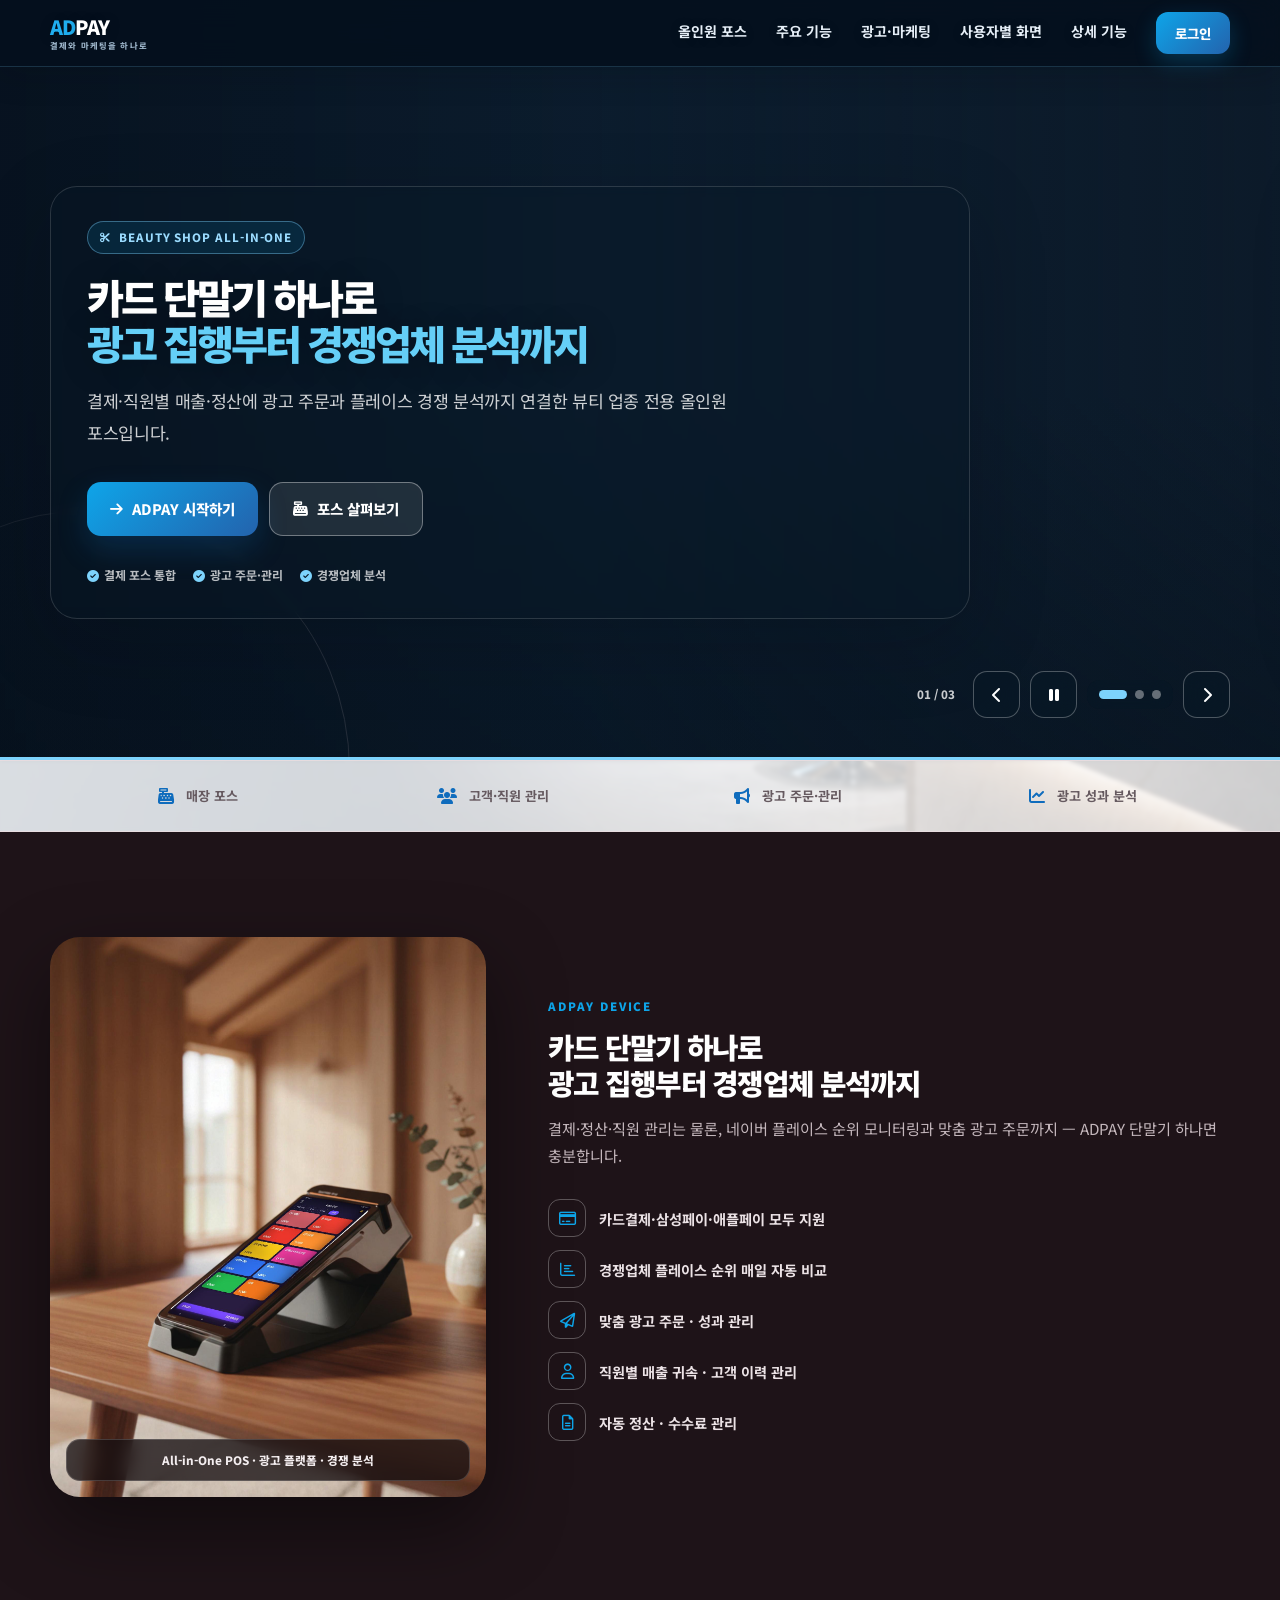
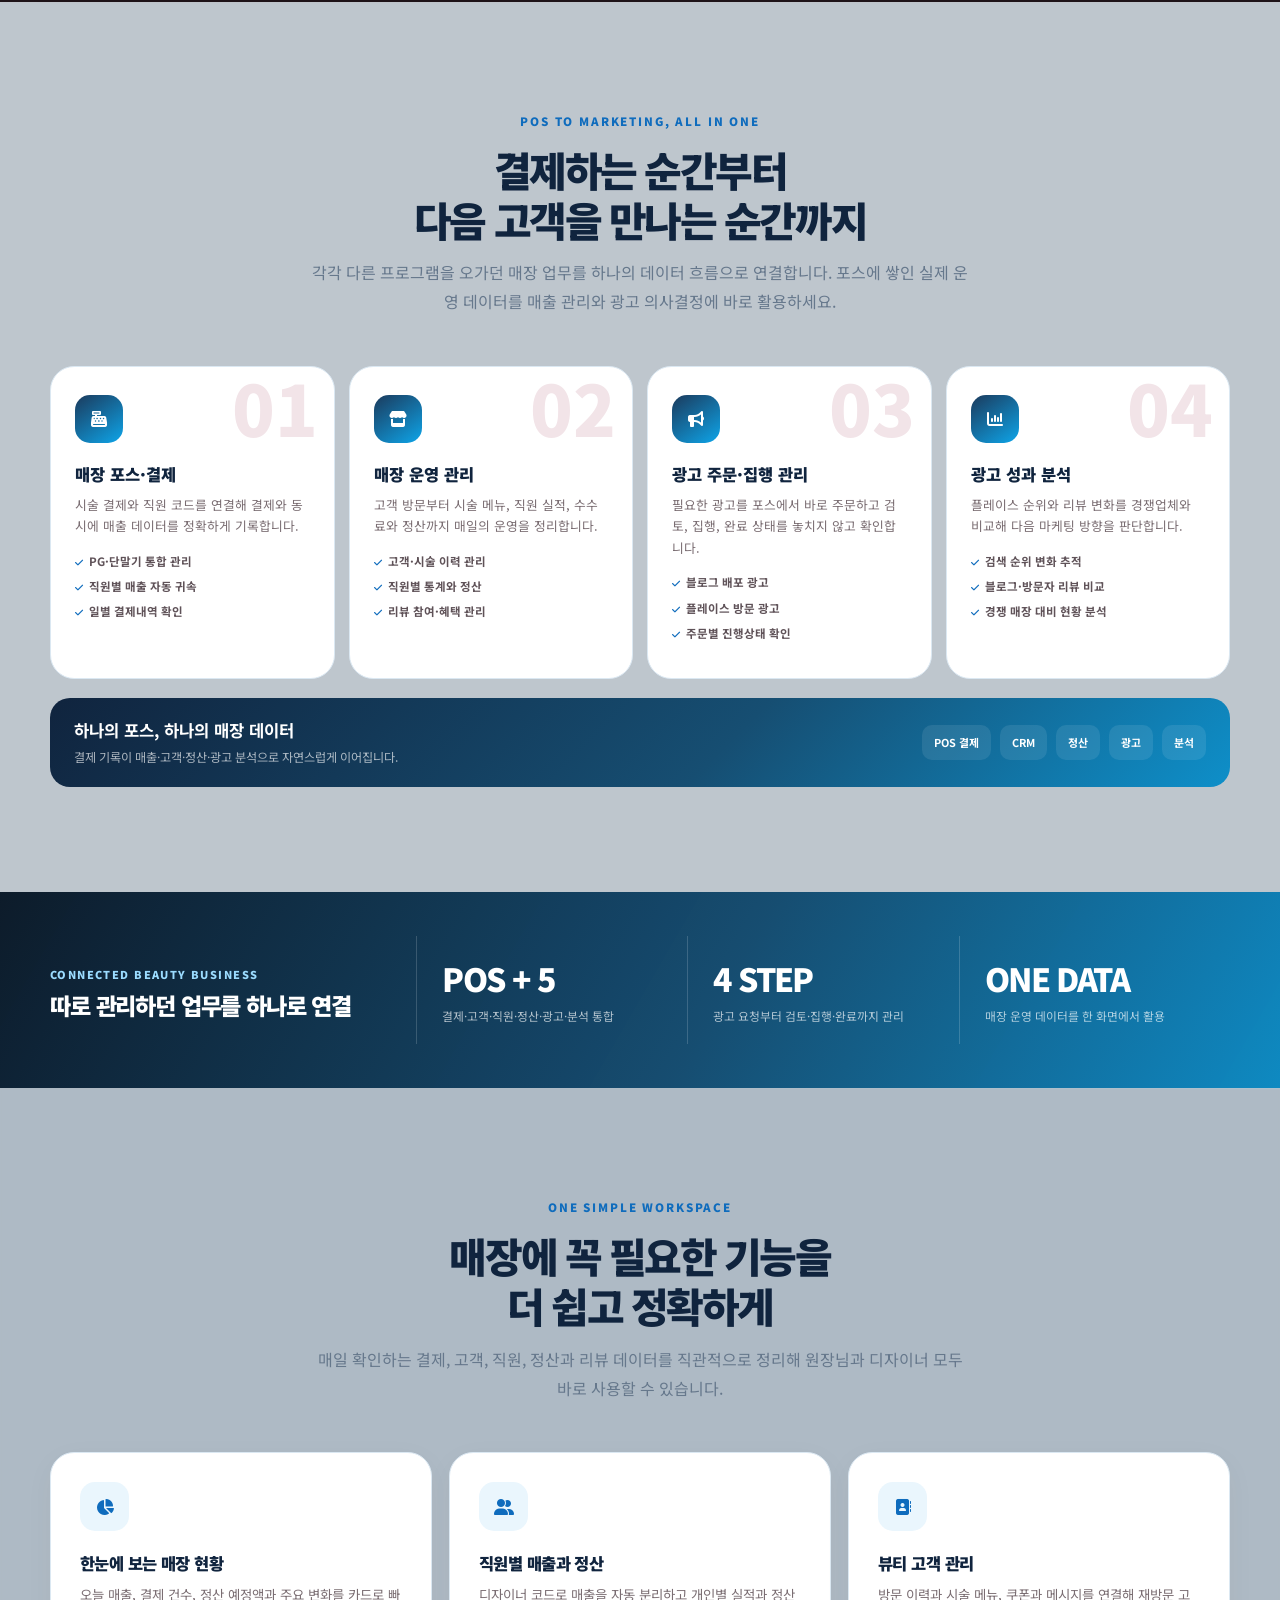
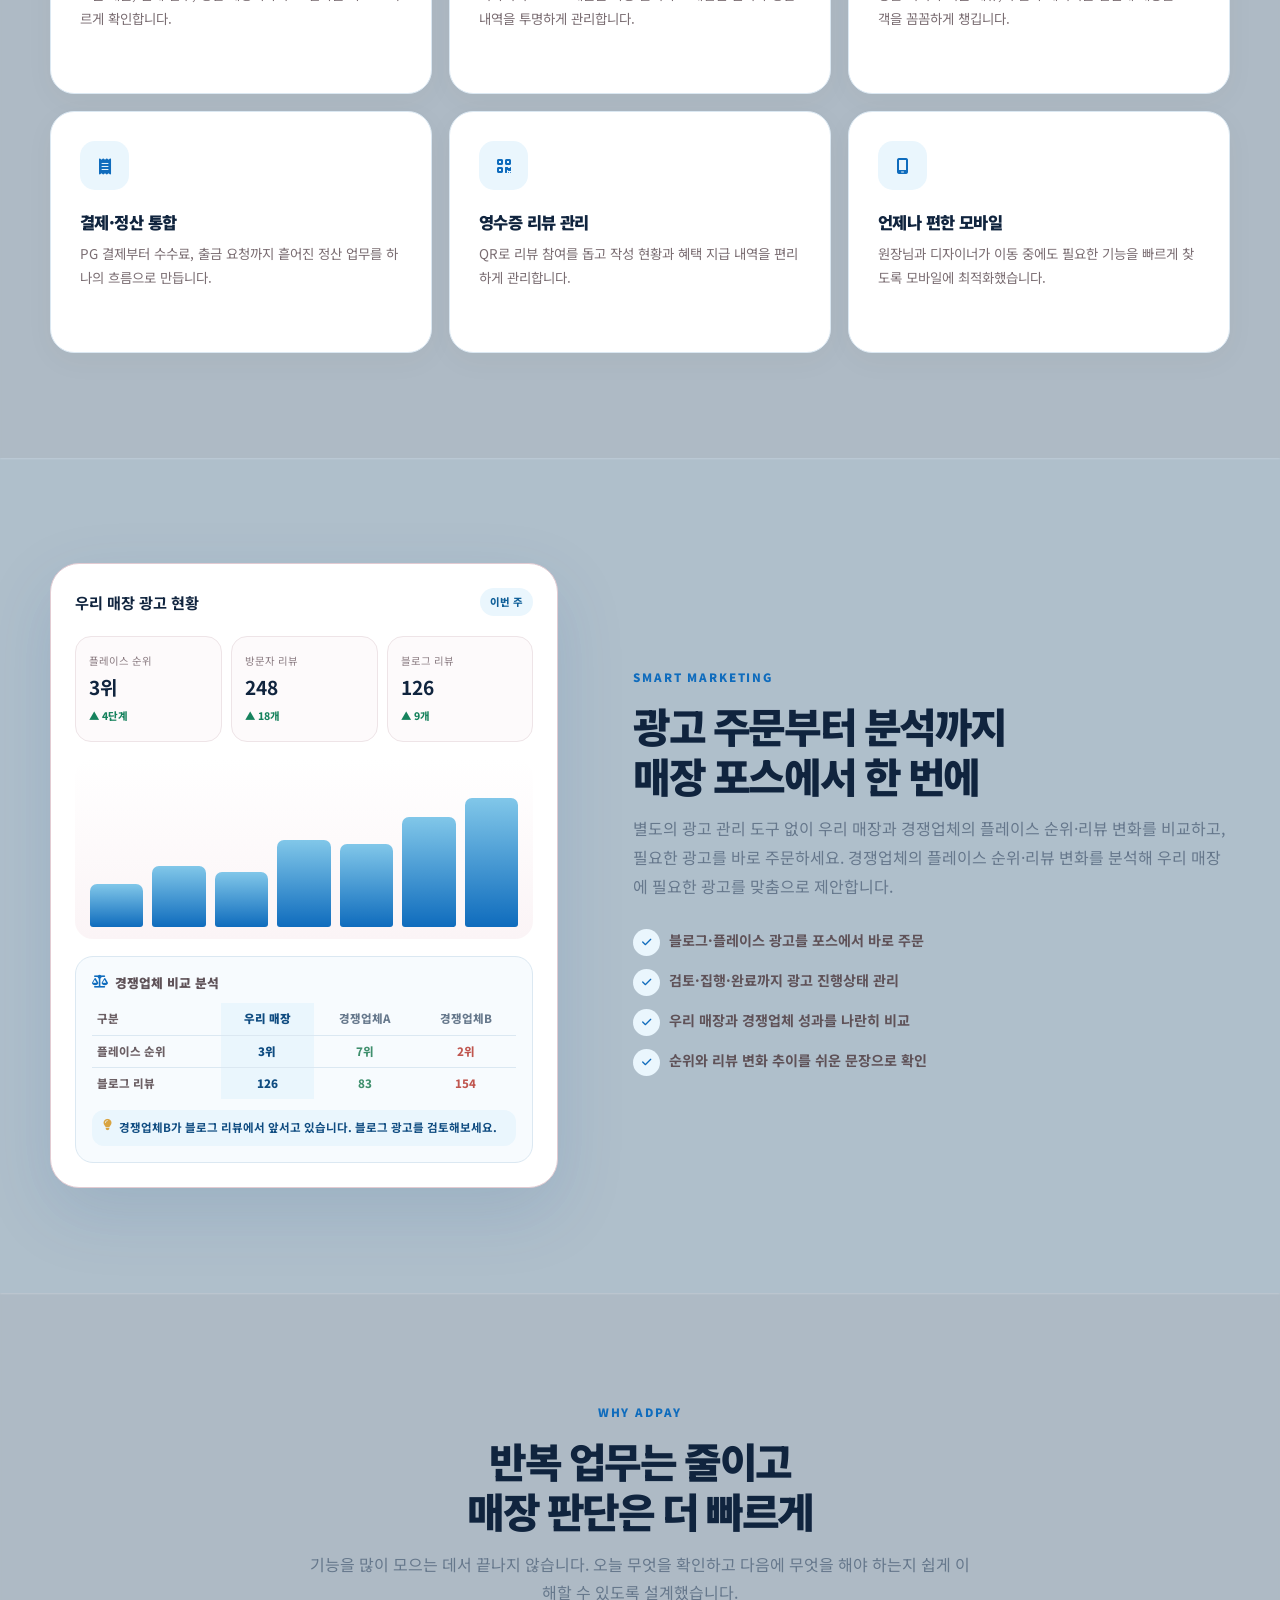
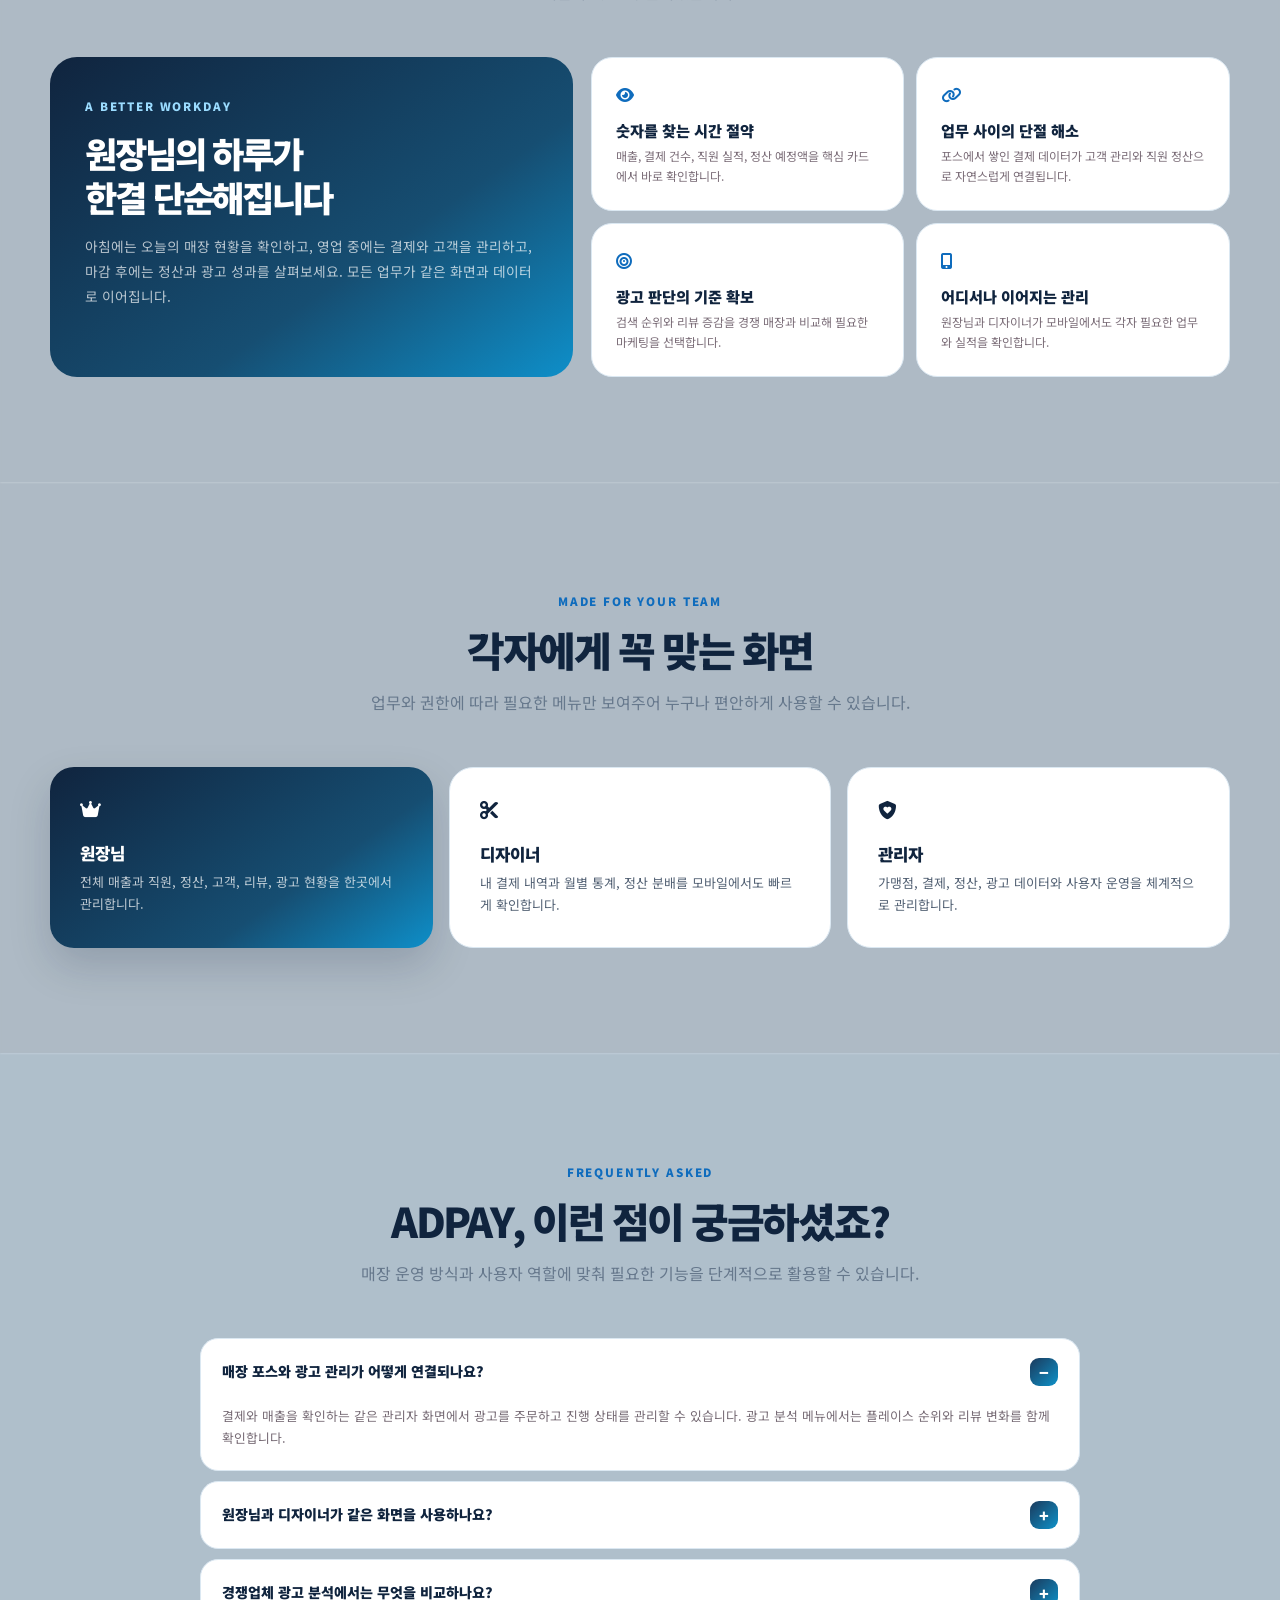
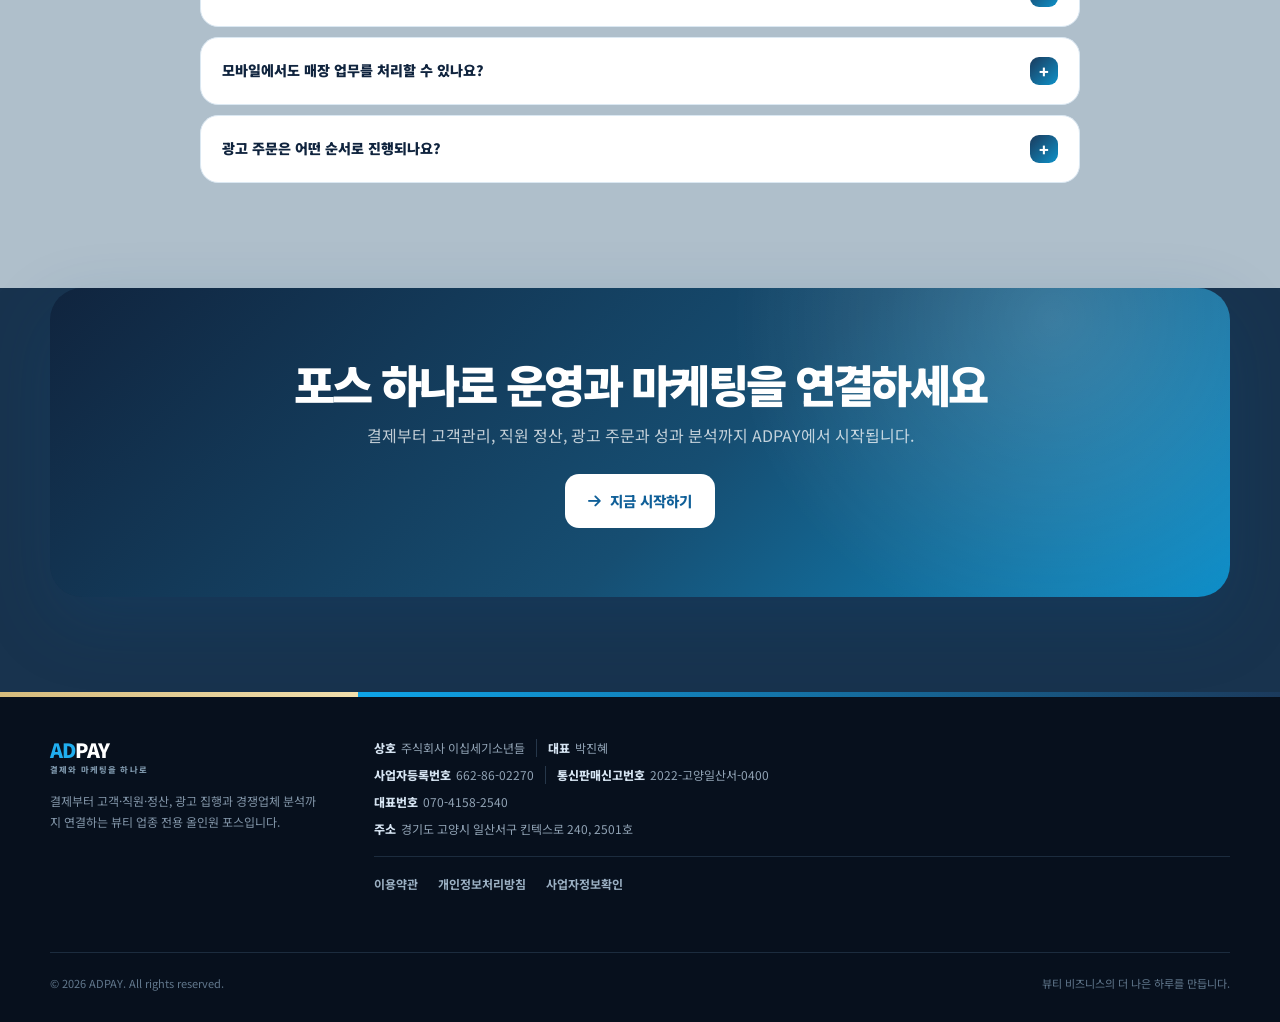
==== commit a19fb6da: "feat: 리워드팝 광고 자동집행 연동 1단계 — 어댑터·키워드 승인·용어 통일 리워드팝 API 로 전 가맹점에 매일 광고를 자동 집행하기 위한 준비 작업. 외부 API 명세를 아" ====
--- a/static/landing/index.html
+++ b/static/landing/index.html
@@ -600,7 +600,7 @@
                 <div class="flow-grid">
                     <article class="flow-card reveal" data-step="01"><i class="fas fa-cash-register"></i><h3>매장 포스·결제</h3><p>시술 결제와 직원 코드를 연결해 결제와 동시에 매출 데이터를 정확하게 기록합니다.</p><ul><li><i class="fas fa-check"></i>PG·단말기 통합 관리</li><li><i class="fas fa-check"></i>직원별 매출 자동 귀속</li><li><i class="fas fa-check"></i>일별 결제내역 확인</li></ul></article>
                     <article class="flow-card reveal" data-step="02"><i class="fas fa-store"></i><h3>매장 운영 관리</h3><p>고객 방문부터 시술 메뉴, 직원 실적, 수수료와 정산까지 매일의 운영을 정리합니다.</p><ul><li><i class="fas fa-check"></i>고객·시술 이력 관리</li><li><i class="fas fa-check"></i>직원별 통계와 정산</li><li><i class="fas fa-check"></i>리뷰 참여·혜택 관리</li></ul></article>
-                    <article class="flow-card reveal" data-step="03"><i class="fas fa-bullhorn"></i><h3>광고 주문·집행 관리</h3><p>필요한 광고를 포스에서 바로 주문하고 검토, 집행, 완료 상태를 놓치지 않고 확인합니다.</p><ul><li><i class="fas fa-check"></i>블로그 배포 광고</li><li><i class="fas fa-check"></i>플레이스 유입 광고</li><li><i class="fas fa-check"></i>주문별 진행상태 확인</li></ul></article>
+                    <article class="flow-card reveal" data-step="03"><i class="fas fa-bullhorn"></i><h3>광고 주문·집행 관리</h3><p>필요한 광고를 포스에서 바로 주문하고 검토, 집행, 완료 상태를 놓치지 않고 확인합니다.</p><ul><li><i class="fas fa-check"></i>블로그 배포 광고</li><li><i class="fas fa-check"></i>플레이스 방문 광고</li><li><i class="fas fa-check"></i>주문별 진행상태 확인</li></ul></article>
                     <article class="flow-card reveal" data-step="04"><i class="fas fa-chart-column"></i><h3>광고 성과 분석</h3><p>플레이스 순위와 리뷰 변화를 경쟁업체와 비교해 다음 마케팅 방향을 판단합니다.</p><ul><li><i class="fas fa-check"></i>검색 순위 변화 추적</li><li><i class="fas fa-check"></i>블로그·방문자 리뷰 비교</li><li><i class="fas fa-check"></i>경쟁 매장 대비 현황 분석</li></ul></article>
                 </div>
                 <div class="one-data reveal"><div><strong>하나의 포스, 하나의 매장 데이터</strong><span>결제 기록이 매출·고객·정산·광고 분석으로 자연스럽게 이어집니다.</span></div><div class="one-data-items"><em>POS 결제</em><em>CRM</em><em>정산</em><em>광고</em><em>분석</em></div></div>
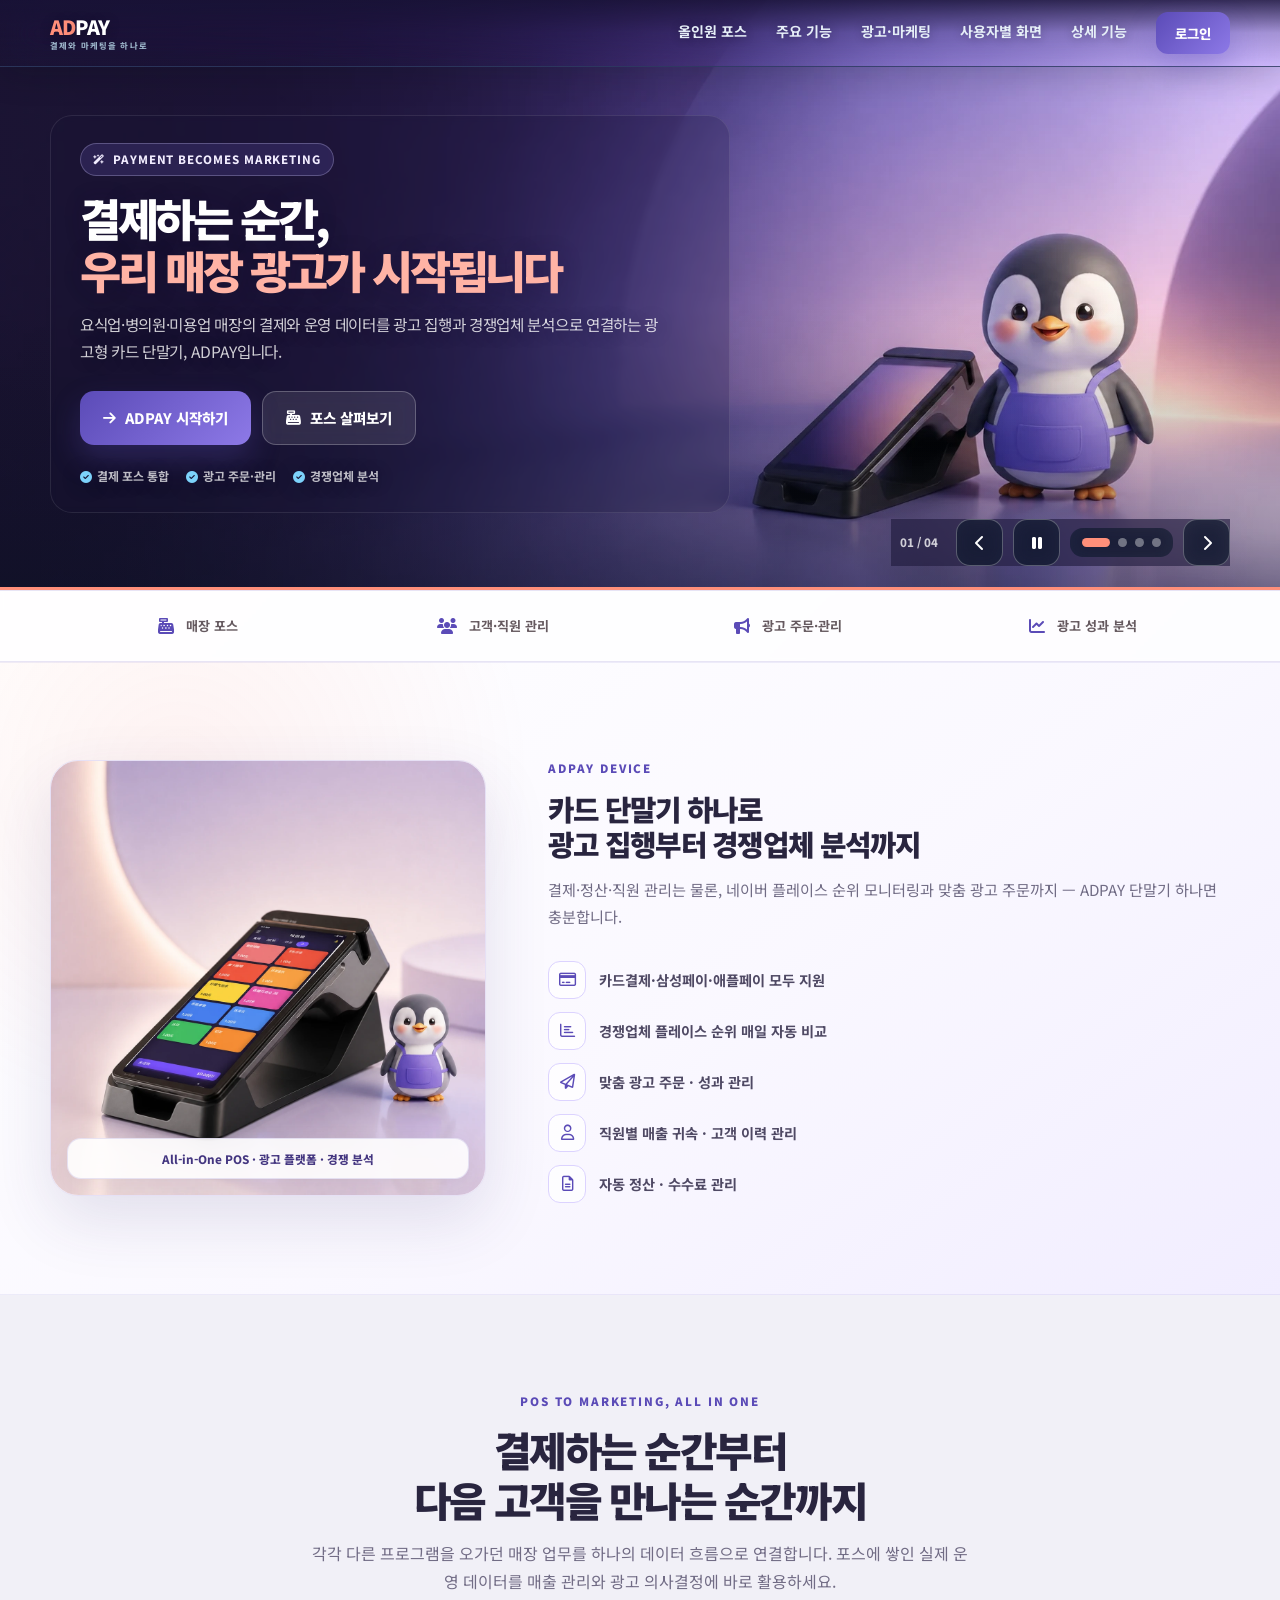
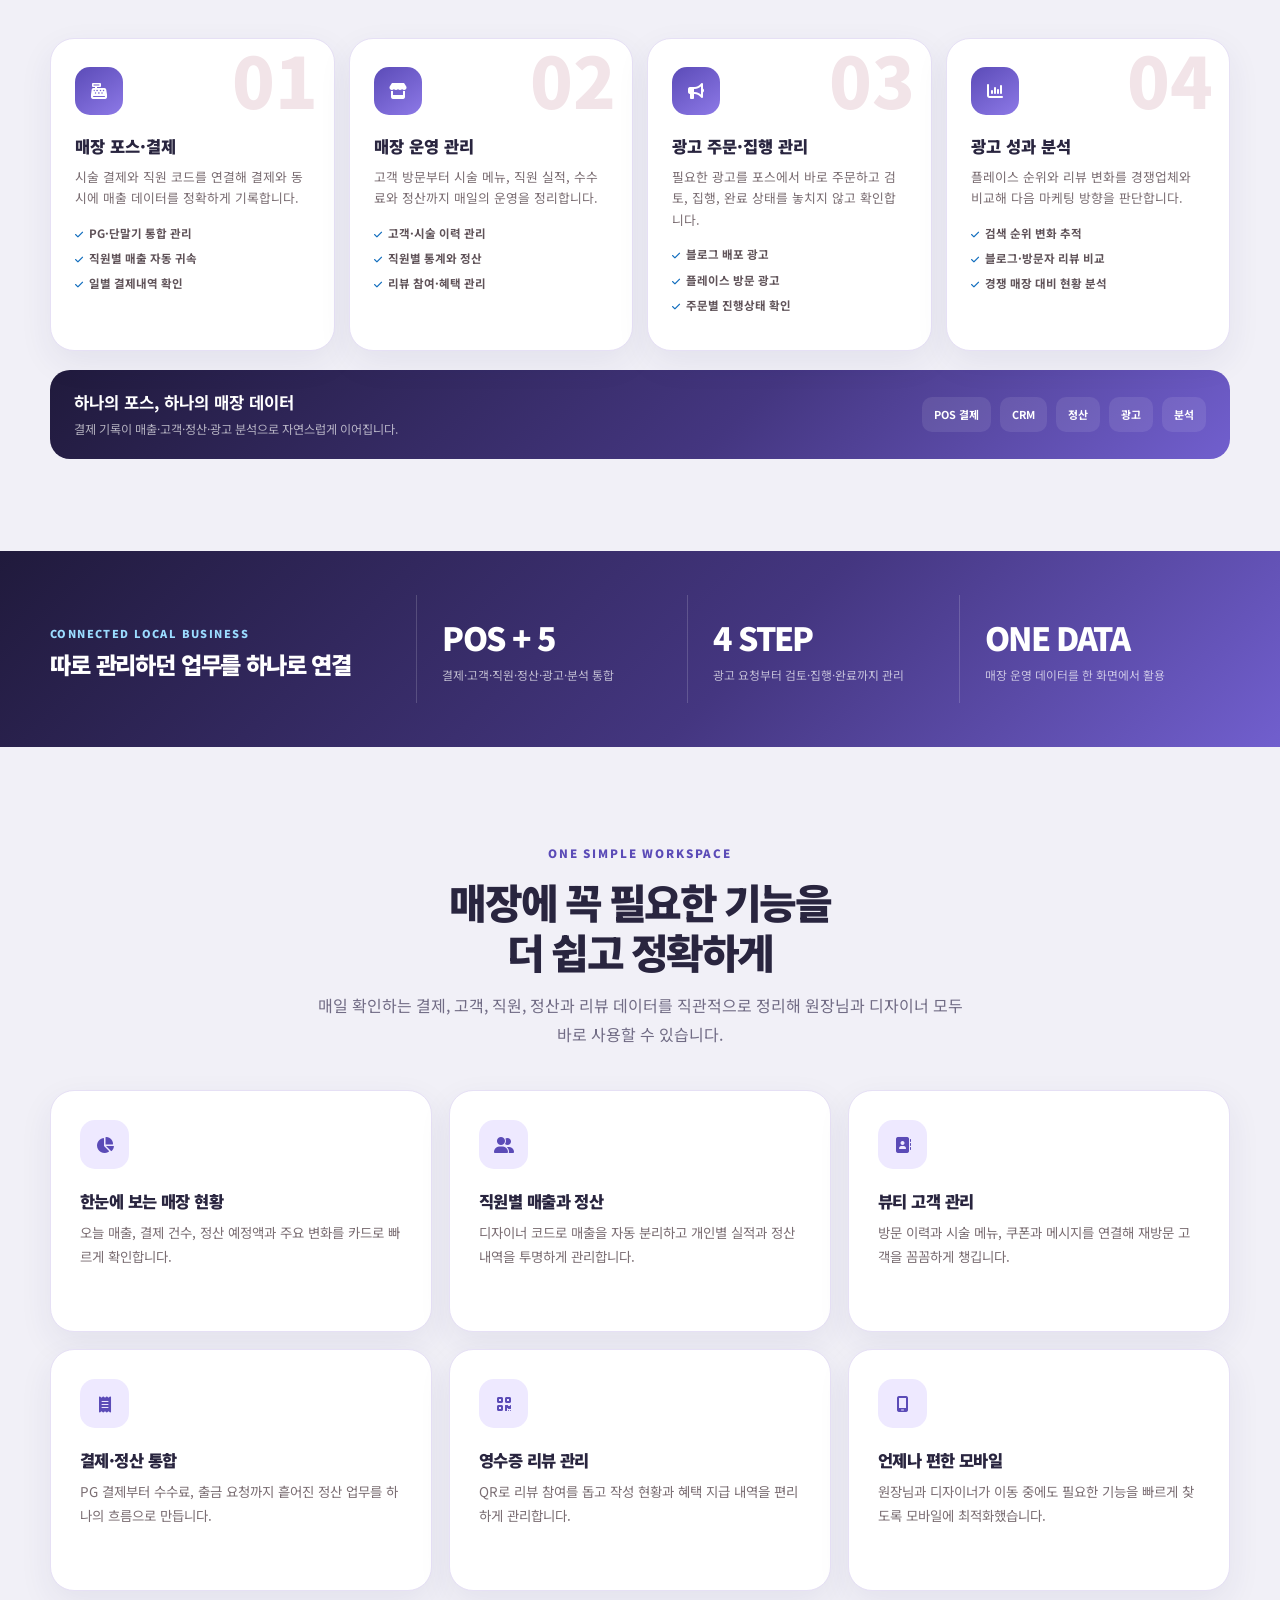
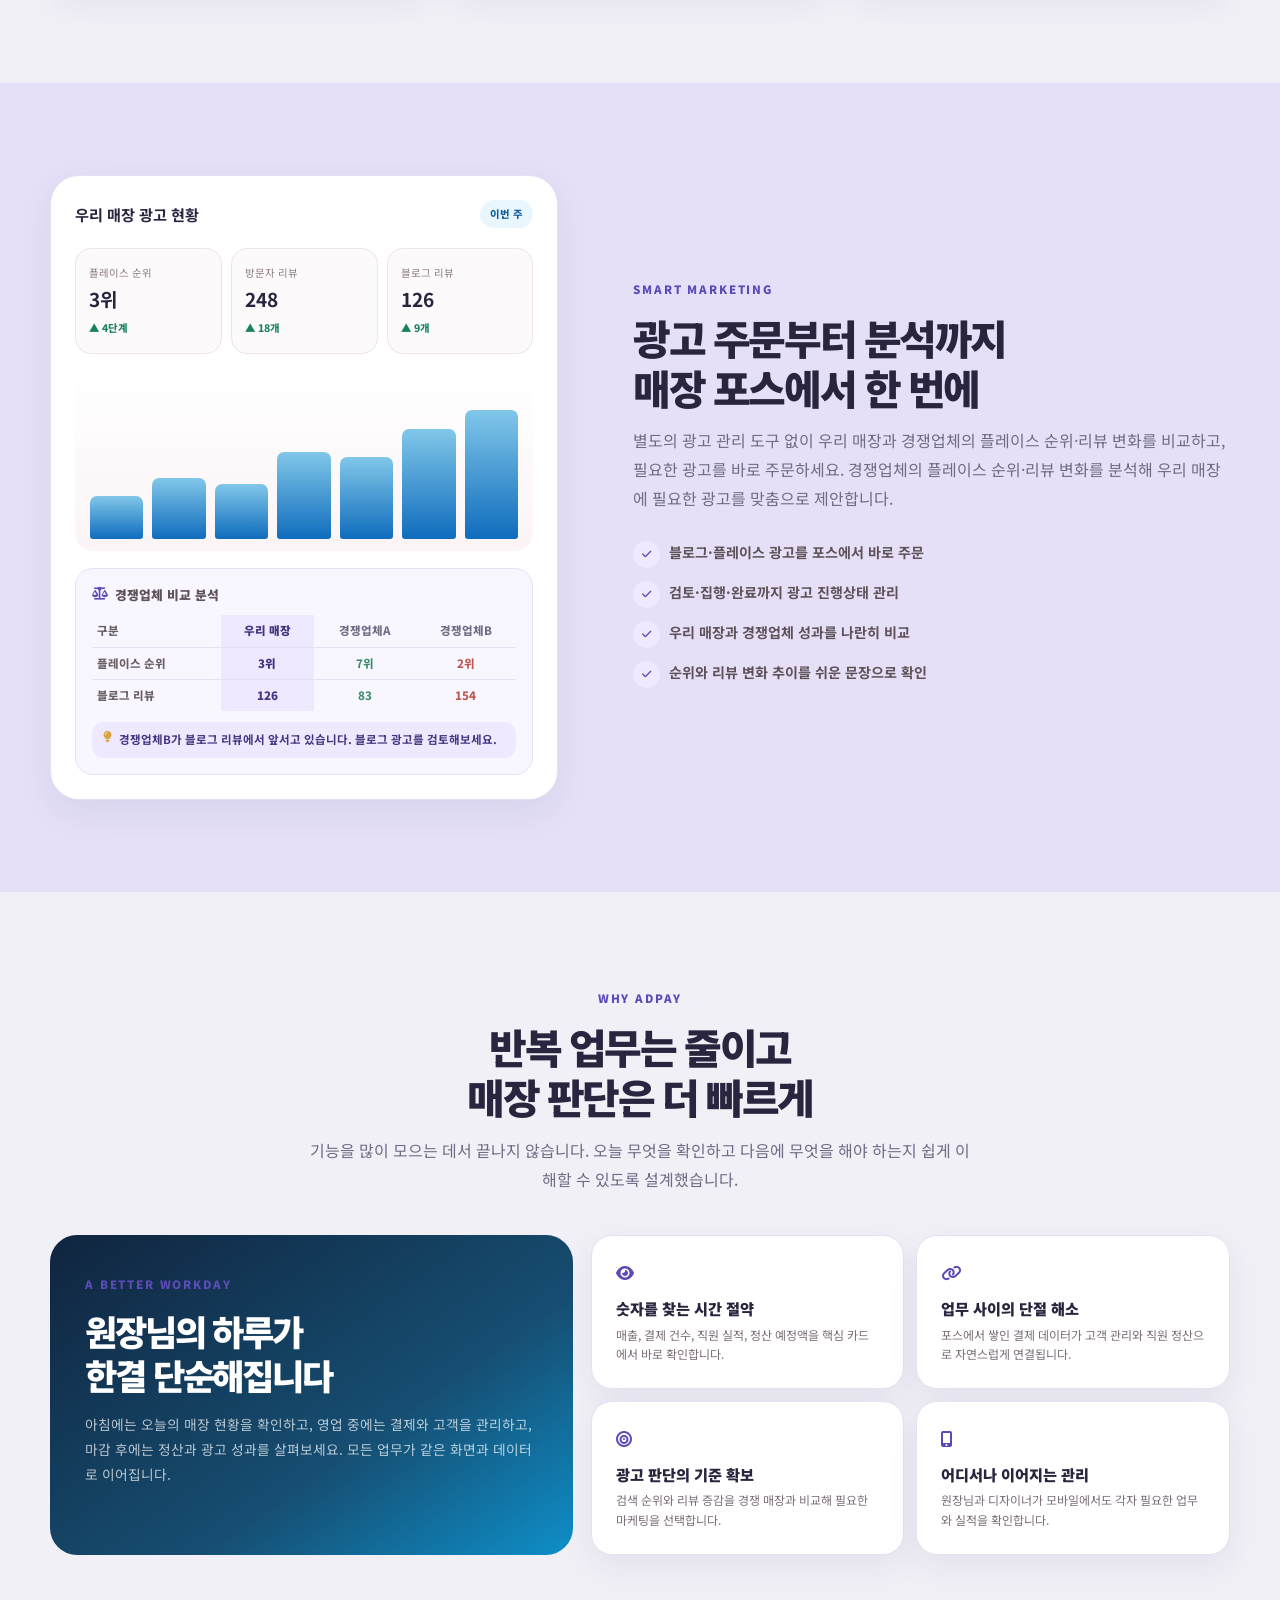
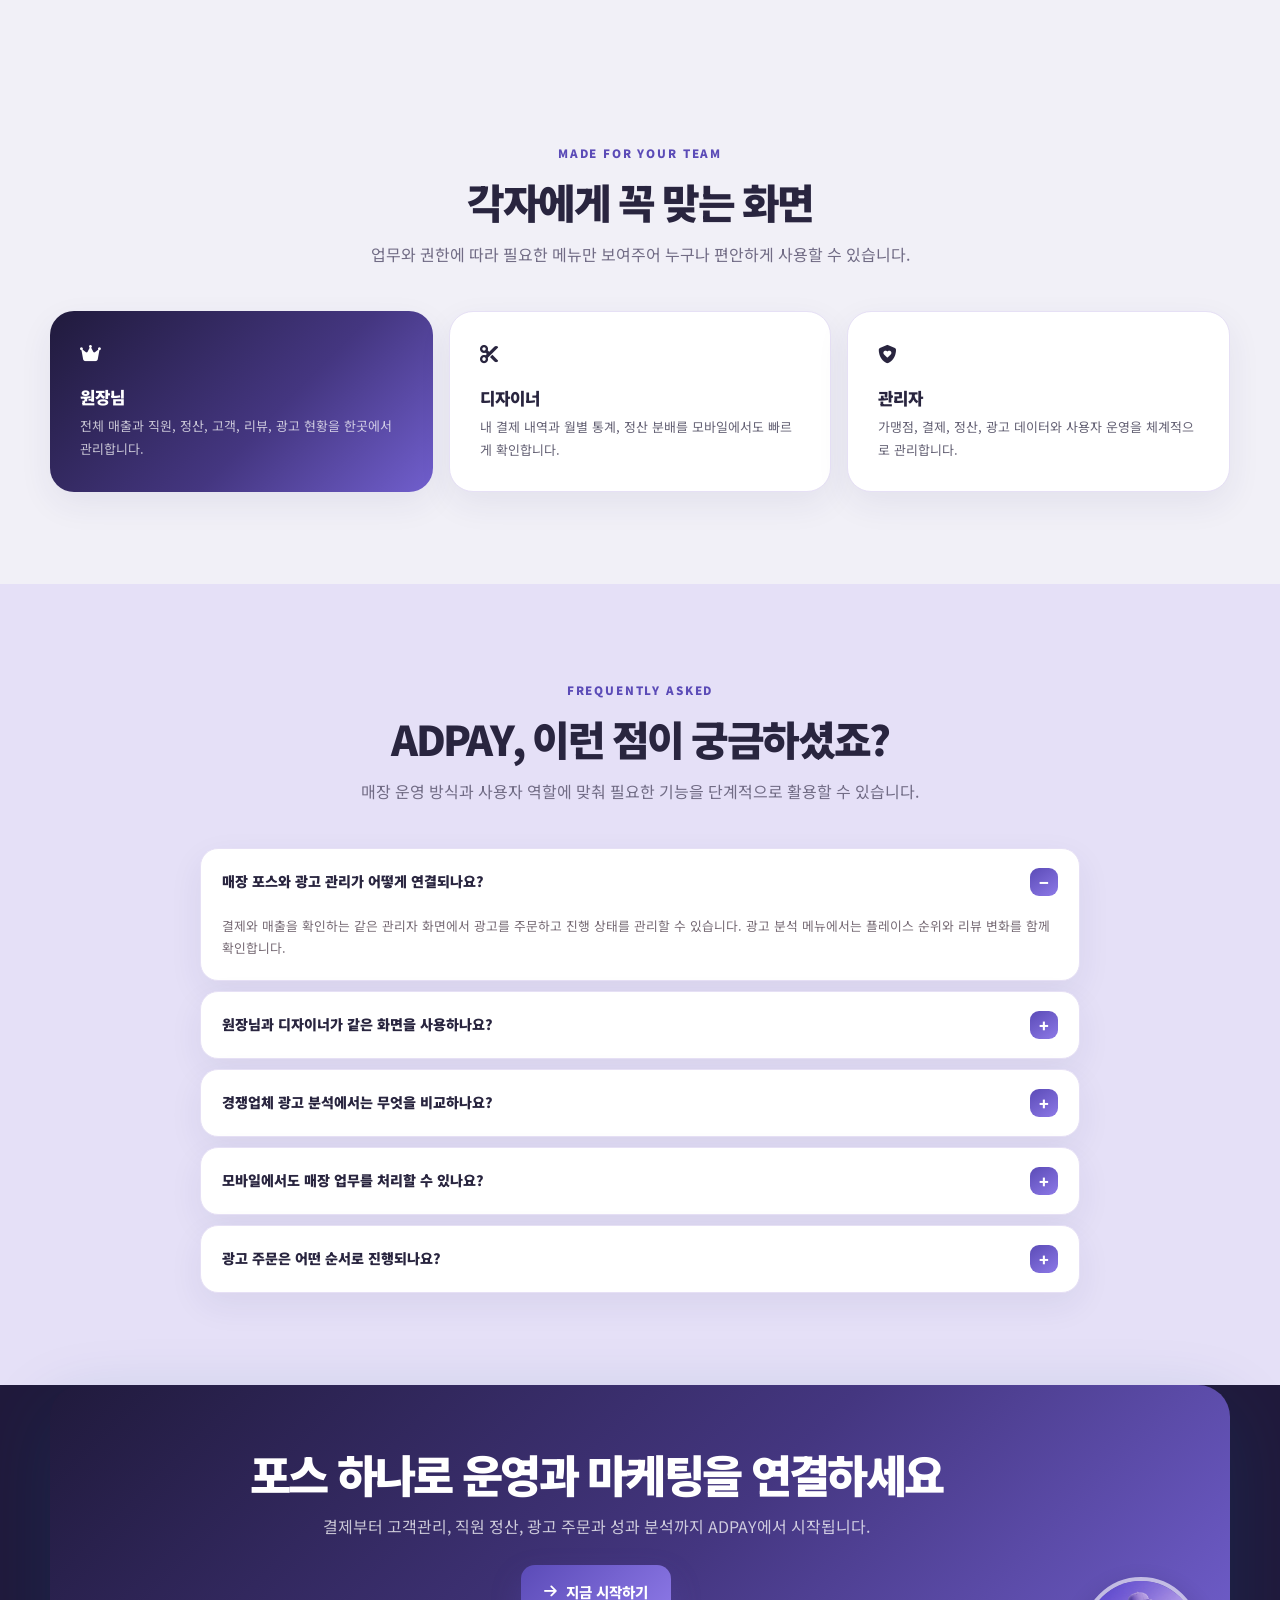
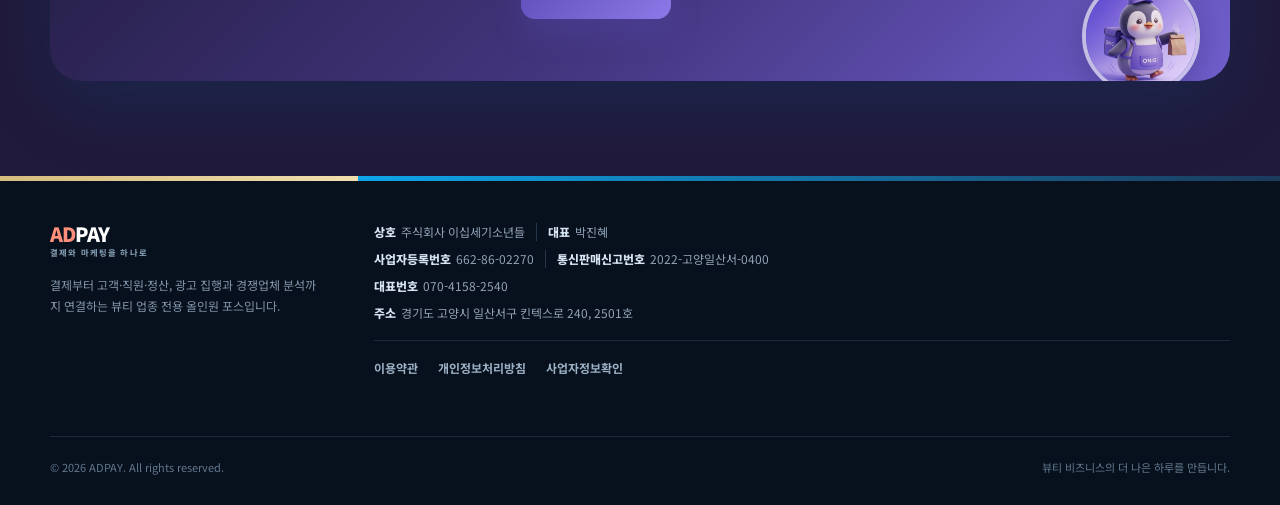
==== commit 12ae0bb4: "feat: ADPAY 운영 개선 및 ONGI UI 리디자인" ====
--- a/static/landing/index.html
+++ b/static/landing/index.html
@@ -3,26 +3,26 @@
 <head>
     <meta charset="UTF-8">
     <meta name="viewport" content="width=device-width, initial-scale=1.0, viewport-fit=cover">
-    <meta name="theme-color" content="#0f4c81">
-    <title>ADPAY | 뷰티샵 운영을 한곳에서</title>
-    <meta name="description" content="매장 포스 하나로 결제·고객관리부터 광고 집행과 경쟁업체 분석까지. 미용실·네일샵을 위한 올인원 뷰티 비즈니스 플랫폼, ADPAY.">
+    <meta name="theme-color" content="#2f2755">
+    <title>ADPAY | 결제할수록 매장 광고가 시작되는 단말기</title>
+    <meta name="description" content="요식업·병의원·미용업 매장을 위한 광고형 카드 단말기. 결제, 매장 운영, 광고 집행과 경쟁업체 분석을 ADPAY 하나로 연결하세요.">
     <meta property="og:type" content="website">
     <meta property="og:locale" content="ko_KR">
     <meta property="og:site_name" content="ADPAY">
     <meta property="og:title" content="ADPAY | 매장 포스 하나로 운영부터 광고·분석까지">
     <meta property="og:description" content="결제·고객관리·직원정산·광고집행·경쟁업체 분석을 하나로 연결하는 뷰티샵 올인원 플랫폼">
-    <meta property="og:image" content="/static/img/adpay-social-card.png?v=2">
-    <meta property="og:image:width" content="1200">
-    <meta property="og:image:height" content="630">
+    <meta property="og:image" content="/static/img/adpay-social-card-ongi.png?v=1">
+    <meta property="og:image:width" content="1728">
+    <meta property="og:image:height" content="910">
     <meta property="og:image:type" content="image/png">
     <meta property="og:image:alt" content="ADPAY - 매장 포스 하나로 운영부터 광고·분석까지 올인원">
     <meta name="twitter:card" content="summary_large_image">
     <meta name="twitter:title" content="ADPAY | 운영부터 광고·분석까지 올인원">
     <meta name="twitter:description" content="미용실·네일샵 운영과 마케팅을 포스 하나로 연결하세요.">
-    <meta name="twitter:image" content="/static/img/adpay-social-card.png?v=2">
+    <meta name="twitter:image" content="/static/img/adpay-social-card-ongi.png?v=1">
     <link rel="icon" type="image/png" sizes="192x192" href="/static/favicon-192.png?v=2">
     <link rel="apple-touch-icon" href="/static/apple-touch-icon.png">
-    <link rel="preload" as="image" href="/static/img/landing-salon-background.jpg">
+    <link rel="preload" as="image" href="/static/img/generated/hero-adpay-generated.webp">
     <link href="https://cdn.jsdelivr.net/npm/bootstrap@5.3.2/dist/css/bootstrap.min.css" rel="stylesheet">
     <link href="https://cdn.jsdelivr.net/npm/@fortawesome/fontawesome-free@6.4.0/css/all.min.css" rel="stylesheet">
     <link href="https://fonts.googleapis.com/css2?family=Noto+Sans+KR:wght@400;500;600;700;800;900&display=swap" rel="stylesheet">
@@ -39,7 +39,7 @@
             height:100vh;
             height:100dvh;
             pointer-events:none;
-            background:url('/static/img/landing-salon-background.jpg') 58% center/cover no-repeat;
+            background:linear-gradient(135deg,#f8f6ff 0%,#eee9ff 48%,#d8cdfd 100%);
             filter:saturate(1.13) contrast(1.12);
             transform:translate3d(0,0,0);
             will-change:transform;
@@ -500,7 +500,8 @@
             .site-nav .nav-links>a:not(.nav-cta)::after{right:11px;bottom:5px;left:11px;transform-origin:left}
             .site-nav .nav-cta{margin-top:5px;text-align:center}
         }
-    </style>
+    </style>
+    <link href="/static/css/ongi-theme.css?v=1" rel="stylesheet">
 </head>
 <body>
     <div class="landing-fixed-bg" aria-hidden="true"></div>
@@ -521,62 +522,74 @@
     <main>
         <section class="hero hero-slider is-playing" id="heroSlider" aria-roledescription="carousel" aria-label="ADPAY 서비스 소개">
             <div class="hero-track" id="heroTrack">
-                <article class="hero-slide" data-slide="0" style="background-image:url('https://images.unsplash.com/photo-1560066984-138dadb4c035?w=1920&h=1100&fit=crop&q=90')" aria-label="1 / 3, 미용실 통합 관리">
+                <article class="hero-slide" data-slide="0" style="background-image:url('/static/img/generated/hero-adpay-generated.webp')" aria-label="1 / 4, ADPAY 광고형 카드 단말기">
                     <div class="hero-slide-inner">
                         <div class="hero-slide-copy hero-wide">
-                            <span class="eyebrow"><i class="fas fa-scissors"></i> BEAUTY SHOP ALL-IN-ONE</span>
-                            <h1><span class="device-title-line">카드 단말기 하나로</span><span class="device-title-line"><em>광고 집행부터 경쟁업체 분석까지</em></span></h1>
-                            <p class="hero-copy">결제·직원별 매출·정산에 광고 주문과 플레이스 경쟁 분석까지 연결한 뷰티 업종 전용 올인원 포스입니다.</p>
+                            <span class="eyebrow"><i class="fas fa-wand-magic-sparkles"></i> PAYMENT BECOMES MARKETING</span>
+                            <h1><span class="device-title-line">결제하는 순간,</span><span class="device-title-line"><em>우리 매장 광고가 시작됩니다</em></span></h1>
+                            <p class="hero-copy">요식업·병의원·미용업 매장의 결제와 운영 데이터를 광고 집행과 경쟁업체 분석으로 연결하는 광고형 카드 단말기, ADPAY입니다.</p>
                             <div class="hero-actions"><a class="btn-main auth-action" href="/static/login.html"><i class="fas fa-arrow-right"></i> ADPAY 시작하기</a><a class="btn-sub" href="#device"><i class="fas fa-cash-register"></i> 포스 살펴보기</a></div>
                             <div class="trust-row"><span><i class="fas fa-check-circle"></i>결제 포스 통합</span><span><i class="fas fa-check-circle"></i>광고 주문·관리</span><span><i class="fas fa-check-circle"></i>경쟁업체 분석</span></div>
                         </div>
                     </div>
                 </article>
-                <article class="hero-slide" data-slide="1" style="background-image:url('https://images.pexels.com/photos/13068361/pexels-photo-13068361.jpeg?auto=compress&cs=tinysrgb&w=1920&h=1100&fit=crop')" aria-label="2 / 3, 네일샵 고객 관리">
+                <article class="hero-slide" data-slide="1" style="background-image:url('/static/img/generated/hero-food-generated.webp')" aria-label="2 / 4, 요식업 매장 운영">
                     <div class="hero-slide-inner">
                         <div class="hero-slide-copy">
-                            <span class="eyebrow"><i class="fas fa-hand-sparkles"></i> FOR NAIL & BEAUTY SHOPS</span>
-                            <h1>손끝의 섬세함처럼<br><em>매장 관리도 빈틈없이</em></h1>
-                            <p class="hero-copy">고객 방문 이력과 시술 메뉴, 디자이너별 매출, 쿠폰과 메시지를 연결해 다시 찾고 싶은 네일샵을 만드세요.</p>
-                            <div class="hero-actions"><a class="btn-main auth-action" href="/static/login.html"><i class="fas fa-arrow-right"></i> 무료로 시작하기</a><a class="btn-sub" href="#features"><i class="fas fa-users"></i> 고객관리 보기</a></div>
-                            <div class="trust-row"><span><i class="fas fa-check-circle"></i>고객·시술 이력</span><span><i class="fas fa-check-circle"></i>직원별 실적</span><span><i class="fas fa-check-circle"></i>재방문 메시지</span></div>
+                            <span class="eyebrow"><i class="fas fa-utensils"></i> FOR FOOD & DINING</span>
+                            <h1>맛있는 경험 뒤에<br><em>다음 방문까지 이어지도록</em></h1>
+                            <p class="hero-copy">결제 흐름을 방해하지 않고 고객 반응과 매출 데이터를 쌓아, 우리 매장에 맞는 지역 광고와 재방문 전략으로 연결합니다.</p>
+                            <div class="hero-actions"><a class="btn-main auth-action" href="/static/login.html"><i class="fas fa-arrow-right"></i> ADPAY 시작하기</a><a class="btn-sub" href="#features"><i class="fas fa-store"></i> 주요 기능 보기</a></div>
+                            <div class="trust-row"><span><i class="fas fa-check-circle"></i>빠른 결제</span><span><i class="fas fa-check-circle"></i>매출 흐름 분석</span><span><i class="fas fa-check-circle"></i>지역 광고 연결</span></div>
                         </div>
                     </div>
                 </article>
-                <article class="hero-slide" data-slide="2" style="background-image:url('https://images.unsplash.com/photo-1570172619644-dfd03ed5d881?w=1920&h=1100&fit=crop&q=90')" aria-label="3 / 3, 뷰티샵 광고 분석">
+                <article class="hero-slide" data-slide="2" style="background-image:url('/static/img/generated/hero-care-generated.webp')" aria-label="3 / 4, 병의원과 뷰티 매장 고객 관리">
                     <div class="hero-slide-inner">
                         <div class="hero-slide-copy">
-                            <span class="eyebrow"><i class="fas fa-chart-line"></i> DATA-DRIVEN GROWTH</span>
-                            <h1>우리 매장의 성장,<br><em>감이 아닌 데이터로</em></h1>
-                            <p class="hero-copy">플레이스 검색 순위와 방문자·블로그 리뷰 변화를 경쟁 매장과 비교하고, 필요한 광고를 포스에서 바로 주문하세요.</p>
+                            <span class="eyebrow"><i class="fas fa-heart-pulse"></i> FOR CLINIC & BEAUTY</span>
+                            <h1>신뢰가 중요한 매장일수록<br><em>고객 경험은 더 따뜻하게</em></h1>
+                            <p class="hero-copy">병의원과 미용업의 고객 방문·직원 실적·리뷰 흐름을 한눈에 보고, 필요한 광고를 데이터에 근거해 선택하세요.</p>
                             <div class="hero-actions"><a class="btn-main auth-action" href="/static/login.html"><i class="fas fa-chart-column"></i> 분석 시작하기</a><a class="btn-sub" href="#marketing"><i class="fas fa-bullhorn"></i> 광고 기능 보기</a></div>
                             <div class="trust-row"><span><i class="fas fa-check-circle"></i>검색 순위 추적</span><span><i class="fas fa-check-circle"></i>리뷰 변화 비교</span><span><i class="fas fa-check-circle"></i>광고 성과 관리</span></div>
                         </div>
-                    </div>
-                </article>
-            </div>
-            <div class="hero-controls">
-                <span class="hero-count" id="heroCount">01 / 03</span>
+                    </div>
+                </article>
+                <article class="hero-slide" data-slide="3" style="background-image:url('/static/img/generated/hero-hair-generated.webp')" aria-label="4 / 4, 미용실 매장 운영">
+                    <div class="hero-slide-inner">
+                        <div class="hero-slide-copy">
+                            <span class="eyebrow"><i class="fas fa-scissors"></i> FOR HAIR & BEAUTY SALONS</span>
+                            <h1>손끝의 섬세함처럼<br><em>매장 운영도 빈틈없이</em></h1>
+                            <p class="hero-copy">고객 방문과 시술 이력, 디자이너별 매출과 정산을 한곳에서 관리하고 리뷰와 광고 성과까지 자연스럽게 연결하세요.</p>
+                            <div class="hero-actions"><a class="btn-main auth-action" href="/static/login.html"><i class="fas fa-arrow-right"></i> ADPAY 시작하기</a><a class="btn-sub" href="#features"><i class="fas fa-wand-magic-sparkles"></i> 미용업 기능 보기</a></div>
+                            <div class="trust-row"><span><i class="fas fa-check-circle"></i>고객·시술 이력</span><span><i class="fas fa-check-circle"></i>디자이너별 실적</span><span><i class="fas fa-check-circle"></i>리뷰·광고 관리</span></div>
+                        </div>
+                    </div>
+                </article>
+            </div>
+            <div class="hero-controls">
+                <span class="hero-count" id="heroCount">01 / 04</span>
                 <button class="hero-arrow" id="heroPrev" type="button" aria-label="이전 배너"><i class="fas fa-chevron-left"></i></button>
                 <button class="hero-arrow" id="heroPause" type="button" aria-label="자동 재생 일시정지" aria-pressed="false"><i class="fas fa-pause"></i></button>
                 <div class="hero-dots" role="tablist" aria-label="배너 선택">
-                    <button class="hero-dot active" type="button" data-slide-to="0" aria-label="첫 번째 배너" aria-selected="true"></button>
-                    <button class="hero-dot" type="button" data-slide-to="1" aria-label="두 번째 배너" aria-selected="false"></button>
-                    <button class="hero-dot" type="button" data-slide-to="2" aria-label="세 번째 배너" aria-selected="false"></button>
+                    <button class="hero-dot active" type="button" data-slide-to="0" aria-label="첫 번째 배너" aria-selected="true"></button>
+                    <button class="hero-dot" type="button" data-slide-to="1" aria-label="두 번째 배너" aria-selected="false"></button>
+                    <button class="hero-dot" type="button" data-slide-to="2" aria-label="세 번째 배너" aria-selected="false"></button>
+                    <button class="hero-dot" type="button" data-slide-to="3" aria-label="네 번째 배너" aria-selected="false"></button>
                 </div>
                 <button class="hero-arrow" id="heroNext" type="button" aria-label="다음 배너"><i class="fas fa-chevron-right"></i></button>
             </div>
             <div class="hero-progress" aria-hidden="true"><span></span></div>
         </section>
 
-        <section class="strip">
-            <div class="strip-inner"><div class="strip-item"><i class="fas fa-cash-register"></i>매장 포스</div><div class="strip-item"><i class="fas fa-users"></i>고객·직원 관리</div><div class="strip-item"><i class="fas fa-bullhorn"></i>광고 주문·관리</div><div class="strip-item"><i class="fas fa-chart-line"></i>광고 성과 분석</div></div>
-        </section>
-
+        <section class="strip">
+            <div class="strip-inner"><div class="strip-item"><i class="fas fa-cash-register"></i>매장 포스</div><div class="strip-item"><i class="fas fa-users"></i>고객·직원 관리</div><div class="strip-item"><i class="fas fa-bullhorn"></i>광고 주문·관리</div><div class="strip-item"><i class="fas fa-chart-line"></i>광고 성과 분석</div></div>
+        </section>
+
         <section class="section device" id="device">
             <div class="section-inner device-grid">
-                <div class="device-visual reveal">
-                    <img src="/static/img/pos_p1_0.jpeg" alt="매장 테이블 위에 놓인 ADPAY 올인원 POS 단말기" loading="lazy" width="1691" height="2392">
+                <div class="device-visual reveal">
+                    <img src="/static/img/generated/device-real-ongi-v2.webp" alt="실제 ADPAY 카드 단말기와 작은 ONGI 안내 캐릭터" loading="lazy" width="1254" height="1254">
                     <span class="device-badge">All-in-One POS · 광고 플랫폼 · 경쟁 분석</span>
                 </div>
                 <div class="device-copy reveal">
@@ -609,7 +622,7 @@
 
         <section class="impact" aria-label="ADPAY 통합 관리 범위">
             <div class="impact-grid reveal">
-                <div class="impact-copy"><small>CONNECTED BEAUTY BUSINESS</small><h2>따로 관리하던 업무를 하나로 연결</h2></div>
+                <div class="impact-copy"><small>CONNECTED LOCAL BUSINESS</small><h2>따로 관리하던 업무를 하나로 연결</h2></div>
                 <div class="impact-item"><strong>POS + 5</strong><span>결제·고객·직원·정산·광고·분석 통합</span></div>
                 <div class="impact-item"><strong>4 STEP</strong><span>광고 요청부터 검토·집행·완료까지 관리</span></div>
                 <div class="impact-item"><strong>ONE DATA</strong><span>매장 운영 데이터를 한 화면에서 활용</span></div>
@@ -687,7 +700,7 @@
             </div>
         </section>
 
-        <section class="cta"><div class="cta-box reveal"><h2>포스 하나로 운영과 마케팅을 연결하세요</h2><p>결제부터 고객관리, 직원 정산, 광고 주문과 성과 분석까지 ADPAY에서 시작됩니다.</p><a class="btn-main auth-action" href="/static/login.html"><i class="fas fa-arrow-right"></i> 지금 시작하기</a></div></section>
+        <section class="cta"><div class="cta-box reveal"><img class="cta-mascot" src="/static/img/ongi/ongi-takeout.webp" alt="ADPAY 캐릭터" loading="lazy" width="840" height="840"><div class="cta-copy"><h2>포스 하나로 운영과 마케팅을 연결하세요</h2><p>결제부터 고객관리, 직원 정산, 광고 주문과 성과 분석까지 ADPAY에서 시작됩니다.</p><a class="btn-main auth-action" href="/static/login.html"><i class="fas fa-arrow-right"></i> 지금 시작하기</a></div></div></section>
     </main>
 
     <footer class="site-footer">
--- a/static/css/ongi-theme.css
+++ b/static/css/ongi-theme.css
@@ -0,0 +1,1048 @@
+/* ADPAY × ONGI brand theme
+   Character-led violet, lilac and warm coral palette derived from the supplied artwork. */
+:root {
+    --ongi-violet-950: #201a3c;
+    --ongi-violet-900: #2f2755;
+    --ongi-violet-800: #443680;
+    --ongi-violet-700: #5b4bb7;
+    --ongi-violet-600: #715fce;
+    --ongi-violet-500: #8d79e7;
+    --ongi-lilac-200: #dcd3ff;
+    --ongi-lilac-100: #eee9ff;
+    --ongi-lilac-50: #f8f6ff;
+    --ongi-coral: #ff8f7a;
+    --ongi-peach: #ffc083;
+    --ongi-ink: #29253f;
+    --ongi-muted: #716c85;
+    --ongi-line: #e6e0f5;
+    --ongi-surface: #ffffff;
+    --ongi-shadow: 0 22px 60px rgba(52, 41, 104, .14);
+}
+
+/* Landing page — first viewport */
+body:has(.hero-slider) {
+    background: var(--ongi-violet-950);
+}
+
+body:has(.hero-slider) .landing-fixed-bg {
+    background:
+        radial-gradient(circle at 78% 12%, rgba(255, 143, 122, .18), transparent 28%),
+        linear-gradient(135deg, #f8f6ff 0%, #eee9ff 48%, #d8cdfd 100%);
+    filter: none;
+}
+
+body:has(.hero-slider) .landing-fixed-bg::after {
+    background: none;
+}
+
+body:has(.hero-slider) .site-nav {
+    background: linear-gradient(180deg, rgba(24, 18, 54, .82), rgba(24, 18, 54, .18), transparent);
+}
+
+body:has(.hero-slider) .site-nav.scrolled {
+    border-bottom-color: rgba(91, 75, 183, .12);
+    background: rgba(255, 255, 255, .9);
+    box-shadow: 0 12px 32px rgba(46, 36, 93, .08);
+}
+
+body:has(.hero-slider) .adpay-prefix {
+    color: var(--ongi-coral);
+}
+
+body:has(.hero-slider) .site-nav .nav-cta,
+body:has(.hero-slider) .btn-main {
+    border: 0;
+    color: #fff;
+    background: linear-gradient(135deg, var(--ongi-violet-700), var(--ongi-violet-500));
+    box-shadow: 0 14px 30px rgba(91, 75, 183, .3);
+}
+
+body:has(.hero-slider) .site-nav .nav-cta:hover,
+body:has(.hero-slider) .btn-main:hover {
+    color: #fff;
+    background: linear-gradient(135deg, var(--ongi-violet-800), var(--ongi-violet-600));
+}
+
+body:has(.hero-slider) .hero-slide[data-slide="0"] {
+    background-position: center center;
+}
+
+body:has(.hero-slider) .hero-slide[data-slide="0"]::before {
+    background: linear-gradient(90deg, rgba(25, 19, 52, .97) 0%, rgba(31, 23, 67, .9) 38%, rgba(38, 29, 82, .3) 65%, rgba(26, 20, 57, .08) 100%);
+}
+
+body:has(.hero-slider) .hero-slide[data-slide="0"] .hero-slide-copy {
+    max-width: 690px;
+}
+
+body:has(.hero-slider) .hero-slide[data-slide="0"] .eyebrow {
+    border-color: rgba(220, 211, 255, .28);
+    color: #f2edff;
+    background: rgba(113, 95, 206, .2);
+}
+
+body:has(.hero-slider) .hero-slide[data-slide="0"] h1 em {
+    color: #ffb3a5;
+}
+
+body:has(.hero-slider) .hero-slide[data-slide="0"] .btn-sub {
+    border-color: rgba(255, 255, 255, .24);
+    color: #fff;
+    background: rgba(255, 255, 255, .1);
+    backdrop-filter: blur(10px);
+}
+
+@media (max-width: 767px) {
+    body:has(.hero-slider) .hero-slide[data-slide="0"] {
+        background-position: 68% center;
+    }
+
+    body:has(.hero-slider) .hero-slide[data-slide="0"]::before {
+        background: linear-gradient(180deg, rgba(25, 19, 52, .55) 0%, rgba(25, 19, 52, .96) 64%, #191334 100%);
+    }
+}
+
+/* Landing page — complete brand system */
+body:has(.hero-slider) {
+    --rose: var(--ongi-violet-700);
+    --rose-dark: var(--ongi-violet-800);
+    --violet: var(--ongi-violet-700);
+    --coral: var(--ongi-coral);
+    --blush: var(--ongi-lilac-100);
+    --cream: var(--ongi-lilac-50);
+    --ink: var(--ongi-ink);
+    --muted: var(--ongi-muted);
+    --line: var(--ongi-line);
+    --shadow: var(--ongi-shadow);
+}
+
+body:has(.hero-slider) .hero-slide[data-slide="1"],
+body:has(.hero-slider) .hero-slide[data-slide="2"] {
+    background-position: 70% 44%;
+}
+
+body:has(.hero-slider) .hero-slide[data-slide="1"]::before,
+body:has(.hero-slider) .hero-slide[data-slide="2"]::before {
+    background: linear-gradient(90deg, rgba(31, 24, 66, .96) 0%, rgba(46, 35, 96, .82) 42%, rgba(57, 44, 117, .2) 72%, rgba(43, 33, 88, .06) 100%);
+}
+
+body:has(.hero-slider) .hero-slide h1,
+body:has(.hero-slider) .hero-slide .hero-copy,
+body:has(.hero-slider) .hero-slide .trust-row {
+    text-shadow: 0 2px 22px rgba(24, 18, 52, .24);
+}
+
+body:has(.hero-slider) .hero-slide h1 em {
+    color: #ffc2b7;
+}
+
+body:has(.hero-slider) .hero-controls {
+    border-color: rgba(255, 255, 255, .2);
+    background: rgba(32, 26, 60, .62);
+    backdrop-filter: blur(14px);
+}
+
+body:has(.hero-slider) .hero-progress span,
+body:has(.hero-slider) .hero-dot.active {
+    background: var(--ongi-coral);
+}
+
+body:has(.hero-slider) .strip {
+    border-color: rgba(91, 75, 183, .14);
+    background: rgba(255, 255, 255, .94);
+}
+
+body:has(.hero-slider) .strip-item i,
+body:has(.hero-slider) .section-kicker,
+body:has(.hero-slider) .feature-card i,
+body:has(.hero-slider) .outcome-card i {
+    color: var(--ongi-violet-700);
+}
+
+body:has(.hero-slider) .section,
+body:has(.hero-slider) .all-in-one {
+    background: rgba(250, 249, 255, .96);
+}
+
+body:has(.hero-slider) .growth {
+    background: rgba(238, 233, 255, .96);
+}
+
+body:has(.hero-slider) .feature-card,
+body:has(.hero-slider) .flow-card,
+body:has(.hero-slider) .outcome-card,
+body:has(.hero-slider) .role-card,
+body:has(.hero-slider) .faq-item,
+body:has(.hero-slider) .insight-panel {
+    border-color: var(--ongi-line);
+    box-shadow: 0 12px 34px rgba(49, 38, 98, .07);
+}
+
+body:has(.hero-slider) .feature-card:hover {
+    border-color: var(--ongi-lilac-200);
+    box-shadow: var(--ongi-shadow);
+}
+
+body:has(.hero-slider) .feature-icon,
+body:has(.hero-slider) .check-list i {
+    color: var(--ongi-violet-700);
+    background: var(--ongi-lilac-100);
+}
+
+body:has(.hero-slider) .flow-card > i,
+body:has(.hero-slider) .faq-item summary::after {
+    background: linear-gradient(145deg, var(--ongi-violet-700), var(--ongi-violet-500));
+}
+
+body:has(.hero-slider) .one-data,
+body:has(.hero-slider) .impact,
+body:has(.hero-slider) .role-card:first-child {
+    background: linear-gradient(135deg, var(--ongi-violet-950), var(--ongi-violet-800) 58%, var(--ongi-violet-600));
+}
+
+/* Industry character cards */
+.industry-section {
+    position: relative;
+    overflow: hidden;
+}
+
+.industry-section::before {
+    content: "";
+    position: absolute;
+    width: 460px;
+    height: 460px;
+    top: -240px;
+    right: -150px;
+    border-radius: 50%;
+    background: radial-gradient(circle, rgba(141, 121, 231, .2), transparent 70%);
+}
+
+.industry-grid {
+    display: grid;
+    grid-template-columns: repeat(3, minmax(0, 1fr));
+    gap: 20px;
+}
+
+.industry-card {
+    position: relative;
+    min-width: 0;
+    padding: 18px 24px 26px;
+    border: 1px solid var(--ongi-line);
+    border-radius: 30px;
+    overflow: hidden;
+    background: #fff;
+    box-shadow: 0 16px 46px rgba(48, 38, 95, .08);
+    transition: transform .25s ease, box-shadow .25s ease;
+}
+
+.industry-card:hover {
+    transform: translateY(-6px);
+    box-shadow: var(--ongi-shadow);
+}
+
+.industry-card.featured {
+    background: linear-gradient(160deg, #fff 0%, #f3efff 100%);
+}
+
+.industry-art {
+    height: 240px;
+    margin: -2px -8px 20px;
+    border-radius: 22px;
+    overflow: hidden;
+    background: var(--ongi-lilac-100);
+}
+
+.industry-art img {
+    display: block;
+    width: 100%;
+    height: 100%;
+    object-fit: cover;
+}
+
+.industry-label {
+    color: var(--ongi-violet-600);
+    font-size: .68rem;
+    font-weight: 900;
+    letter-spacing: .16em;
+}
+
+.industry-card h3 {
+    margin: 7px 0 9px;
+    color: var(--ongi-ink);
+    font-size: 1.3rem;
+    font-weight: 900;
+}
+
+.industry-card p {
+    margin: 0;
+    color: var(--ongi-muted);
+    font-size: .84rem;
+    line-height: 1.75;
+}
+
+.industry-card ul {
+    display: flex;
+    flex-wrap: wrap;
+    gap: 7px;
+    margin: 18px 0 0;
+    padding: 0;
+    list-style: none;
+}
+
+.industry-card li {
+    padding: 6px 10px;
+    border-radius: 999px;
+    color: var(--ongi-violet-800);
+    background: var(--ongi-lilac-100);
+    font-size: .68rem;
+    font-weight: 800;
+}
+
+body:has(.hero-slider) section.device {
+    background: var(--ongi-violet-950);
+}
+
+.device-mascot {
+    position: absolute;
+    z-index: 2;
+    right: 14px;
+    bottom: 42px;
+    width: 104px !important;
+    height: 104px !important;
+    border: 5px solid rgba(255, 255, 255, .86);
+    border-radius: 28px;
+    object-fit: cover !important;
+    box-shadow: 0 16px 34px rgba(25, 18, 55, .28);
+    transform: rotate(4deg);
+}
+
+.cta-box {
+    position: relative;
+    min-height: 350px;
+    padding: 54px 56px !important;
+    display: grid !important;
+    grid-template-columns: 300px 1fr;
+    gap: 42px;
+    align-items: center;
+    overflow: hidden;
+    text-align: left !important;
+    background: linear-gradient(135deg, var(--ongi-violet-950), var(--ongi-violet-800) 55%, var(--ongi-violet-600)) !important;
+}
+
+.cta-mascot {
+    width: 300px;
+    height: 300px;
+    border-radius: 50%;
+    object-fit: cover;
+    box-shadow: 0 20px 50px rgba(20, 15, 48, .32);
+}
+
+.cta-copy {
+    position: relative;
+    z-index: 1;
+}
+
+.cta-copy p {
+    max-width: 640px;
+}
+
+/* Feature and pricing pages */
+.ongi-subpage {
+    color: var(--ongi-ink);
+    background: var(--ongi-lilac-50);
+}
+
+.ongi-subpage .navbar-adpay {
+    border-bottom: 1px solid rgba(255, 255, 255, .12);
+    background: rgba(32, 26, 60, .92) !important;
+    backdrop-filter: blur(16px);
+}
+
+.ongi-subpage .adpay-prefix {
+    color: var(--ongi-coral) !important;
+}
+
+.ongi-subpage .hero-features,
+.ongi-subpage .hero-pricing {
+    position: relative;
+    min-height: 410px;
+    padding-top: 150px;
+    overflow: hidden;
+    background:
+        radial-gradient(circle at 76% 32%, rgba(255, 143, 122, .28), transparent 28%),
+        linear-gradient(135deg, var(--ongi-violet-950), var(--ongi-violet-800) 58%, var(--ongi-violet-600)) !important;
+}
+
+.ongi-subpage .hero-features .container,
+.ongi-subpage .hero-pricing .container {
+    position: relative;
+    z-index: 2;
+}
+
+.subpage-mascot {
+    position: absolute;
+    z-index: 1;
+    right: max(3vw, 20px);
+    bottom: -42%;
+    width: min(370px, 30vw);
+    height: auto;
+    border-radius: 50%;
+    opacity: .82;
+    box-shadow: 0 24px 60px rgba(16, 12, 40, .32);
+}
+
+.ongi-subpage .section-pad {
+    background: #fff;
+}
+
+.ongi-subpage .section-pad.bg-light {
+    background: var(--ongi-lilac-50) !important;
+}
+
+.ongi-subpage .feature-detail-card,
+.ongi-subpage .pricing-card {
+    border: 1px solid var(--ongi-line) !important;
+    border-radius: 24px !important;
+    box-shadow: 0 12px 34px rgba(49, 38, 98, .08) !important;
+}
+
+.ongi-subpage .pricing-card.popular {
+    border-color: var(--ongi-violet-500) !important;
+    box-shadow: 0 22px 54px rgba(91, 75, 183, .18) !important;
+}
+
+.ongi-subpage .btn-primary,
+.ongi-subpage .cta-gradient {
+    border-color: var(--ongi-violet-700) !important;
+    background: linear-gradient(135deg, var(--ongi-violet-700), var(--ongi-violet-500)) !important;
+}
+
+.ongi-subpage .text-primary,
+.ongi-subpage .feature-check,
+.ongi-subpage .pricing-price {
+    color: var(--ongi-violet-700) !important;
+}
+
+/* Login */
+body:has(.login-container) {
+    color: var(--ongi-ink);
+    background:
+        radial-gradient(circle at 18% 16%, rgba(255, 143, 122, .22), transparent 24%),
+        radial-gradient(circle at 88% 88%, rgba(141, 121, 231, .28), transparent 30%),
+        linear-gradient(135deg, var(--ongi-violet-950), var(--ongi-violet-800)) !important;
+}
+
+body:has(.login-container) .login-container {
+    gap: clamp(40px, 7vw, 100px);
+}
+
+.login-character-panel {
+    width: min(480px, 40vw);
+    color: #fff;
+}
+
+.login-character-panel img {
+    display: block;
+    width: min(410px, 34vw);
+    height: auto;
+    margin-bottom: 22px;
+    border-radius: 50%;
+    box-shadow: 0 28px 70px rgba(11, 8, 30, .38);
+}
+
+.login-character-panel span {
+    color: #dcd3ff;
+    font-size: .72rem;
+    font-weight: 900;
+    letter-spacing: .16em;
+}
+
+.login-character-panel h2 {
+    margin: 10px 0 12px;
+    font-size: clamp(2rem, 3vw, 3.2rem);
+    font-weight: 900;
+    line-height: 1.18;
+    letter-spacing: -.055em;
+}
+
+.login-character-panel p {
+    color: rgba(255, 255, 255, .68);
+}
+
+body:has(.login-container) .login-card {
+    border: 1px solid rgba(255, 255, 255, .66);
+    border-radius: 28px;
+    box-shadow: 0 30px 80px rgba(13, 9, 34, .34);
+}
+
+body:has(.login-container) .login-header {
+    padding: 28px 24px 24px;
+    background: linear-gradient(135deg, var(--ongi-violet-800), var(--ongi-violet-600));
+}
+
+body:has(.login-container) .login-header::before {
+    content: "";
+    display: block;
+    width: 58px;
+    height: 58px;
+    margin: 0 auto 10px;
+    border: 4px solid rgba(255, 255, 255, .74);
+    border-radius: 18px;
+    background: url('/static/img/ongi/ongi-pos.webp') center/cover;
+    box-shadow: 0 12px 26px rgba(31, 23, 67, .24);
+}
+
+body:has(.login-container) .adpay-prefix {
+    color: #ffb4a5;
+}
+
+body:has(.login-container) .nav-pills .nav-link.active,
+body:has(.login-container) .btn-primary {
+    border-color: var(--ongi-violet-700);
+    background: linear-gradient(135deg, var(--ongi-violet-700), var(--ongi-violet-500));
+}
+
+body:has(.login-container) .form-control:focus {
+    border-color: var(--ongi-violet-500);
+    box-shadow: 0 0 0 4px rgba(113, 95, 206, .13);
+}
+
+/* App dashboard */
+body:has(.main-content) {
+    --primary: var(--ongi-violet-700) !important;
+    --primary-light: var(--ongi-violet-500) !important;
+    --accent: var(--ongi-coral) !important;
+    --sidebar-bg: linear-gradient(180deg, var(--ongi-violet-950), var(--ongi-violet-900) 66%, var(--ongi-violet-800)) !important;
+    color: var(--ongi-ink);
+    background: var(--ongi-lilac-50) !important;
+}
+
+body:has(.main-content) .sidebar {
+    border-right-color: rgba(220, 211, 255, .12);
+    background: var(--sidebar-bg) !important;
+    box-shadow: 14px 0 40px rgba(41, 31, 82, .12);
+}
+
+body:has(.main-content) .sidebar .adpay-prefix,
+body:has(.main-content) .adpay-loading-logo strong span {
+    color: var(--ongi-coral) !important;
+}
+
+body:has(.main-content) .sidebar .user-info {
+    position: relative;
+    padding-top: 62px;
+    border-color: rgba(220, 211, 255, .14);
+    background: rgba(255, 255, 255, .05);
+}
+
+.sidebar-mascot {
+    position: absolute;
+    top: -22px;
+    left: 50%;
+    width: 72px;
+    height: 72px;
+    border: 4px solid rgba(255, 255, 255, .84);
+    border-radius: 22px;
+    object-fit: cover;
+    transform: translateX(-50%);
+    box-shadow: 0 12px 28px rgba(15, 10, 40, .28);
+}
+
+body:has(.main-content) .sidebar .nav-link.active,
+body:has(.main-content) .sidebar .nav-link:hover {
+    color: #fff;
+    background: linear-gradient(90deg, rgba(141, 121, 231, .34), rgba(255, 143, 122, .12)) !important;
+}
+
+body:has(.main-content) .sidebar .nav-link.active::before {
+    background: var(--ongi-coral) !important;
+}
+
+body:has(.main-content) .card,
+body:has(.main-content) .data-card,
+body:has(.main-content) .kpi-card {
+    border-color: var(--ongi-line) !important;
+    border-radius: 20px !important;
+    box-shadow: 0 10px 32px rgba(50, 39, 98, .07) !important;
+}
+
+body:has(.main-content) .kpi-card::before {
+    background: linear-gradient(var(--ongi-coral), var(--ongi-violet-700)) !important;
+}
+
+body:has(.main-content) .btn-primary {
+    border-color: var(--ongi-violet-700) !important;
+    background: linear-gradient(135deg, var(--ongi-violet-700), var(--ongi-violet-500)) !important;
+}
+
+body:has(.main-content) .form-control:focus,
+body:has(.main-content) .form-select:focus {
+    border-color: var(--ongi-violet-500) !important;
+    box-shadow: 0 0 0 4px rgba(113, 95, 206, .12) !important;
+}
+
+body:has(.main-content) .role-mobile-bottom-nav .active,
+body:has(.main-content) .role-mobile-menu-grid button.active {
+    color: var(--ongi-violet-700) !important;
+    background: var(--ongi-lilac-100) !important;
+}
+
+/* Public receipt-review flow */
+body:has(.review-container) {
+    color: var(--ongi-ink);
+    background:
+        radial-gradient(circle at 20% 10%, rgba(255, 143, 122, .2), transparent 25%),
+        linear-gradient(150deg, var(--ongi-lilac-50), var(--ongi-lilac-100)) !important;
+}
+
+body:has(.review-container) .review-card {
+    border: 1px solid var(--ongi-line);
+    border-radius: 28px;
+    overflow: visible;
+    box-shadow: var(--ongi-shadow);
+}
+
+body:has(.review-container) .review-header {
+    position: relative;
+    padding-top: 86px;
+    overflow: visible;
+    background: linear-gradient(135deg, var(--ongi-violet-800), var(--ongi-violet-600));
+    border-radius: 28px 28px 0 0;
+}
+
+body:has(.review-container) .review-container {
+    padding-top: 82px;
+}
+
+.review-mascot {
+    position: absolute;
+    top: -58px;
+    left: 50%;
+    width: 126px;
+    height: 126px;
+    border: 6px solid #fff;
+    border-radius: 50%;
+    object-fit: cover;
+    transform: translateX(-50%);
+    box-shadow: 0 15px 34px rgba(44, 32, 91, .24);
+}
+
+body:has(.review-container) .btn-primary,
+body:has(.review-container) .step-dot.active {
+    border-color: var(--ongi-violet-700) !important;
+    background: linear-gradient(135deg, var(--ongi-violet-700), var(--ongi-violet-500)) !important;
+}
+
+body:has(.review-container) .review-textarea:focus,
+body:has(.review-container) .form-control:focus {
+    border-color: var(--ongi-violet-500) !important;
+    box-shadow: 0 0 0 4px rgba(113, 95, 206, .12) !important;
+}
+
+@media (max-width: 991px) {
+    .industry-grid {
+        grid-template-columns: 1fr;
+    }
+
+    .industry-card {
+        display: grid;
+        grid-template-columns: 210px 1fr;
+        column-gap: 24px;
+    }
+
+    .industry-art {
+        grid-row: 1 / span 4;
+        height: 210px;
+        margin: 0;
+    }
+
+    .cta-box {
+        grid-template-columns: 220px 1fr;
+    }
+
+    .cta-mascot {
+        width: 220px;
+        height: 220px;
+    }
+
+    .login-character-panel {
+        display: none;
+    }
+}
+
+@media (max-width: 767px) {
+    body:has(.hero-slider) .hero-slide[data-slide="1"],
+    body:has(.hero-slider) .hero-slide[data-slide="2"] {
+        background-position: center 22%;
+    }
+
+    body:has(.hero-slider) .hero-slide[data-slide="1"]::before,
+    body:has(.hero-slider) .hero-slide[data-slide="2"]::before {
+        background: linear-gradient(180deg, rgba(31, 24, 66, .18) 0%, rgba(31, 24, 66, .96) 58%, var(--ongi-violet-950) 100%);
+    }
+
+    .industry-card {
+        display: block;
+        padding: 16px 18px 22px;
+    }
+
+    .industry-art {
+        height: 220px;
+        margin-bottom: 18px;
+    }
+
+    .cta-box {
+        min-height: 0;
+        padding: 28px 22px 32px !important;
+        display: block !important;
+        text-align: center !important;
+    }
+
+    .cta-mascot {
+        width: 160px;
+        height: 160px;
+        margin: 0 auto 22px;
+    }
+
+    .subpage-mascot {
+        right: -46px;
+        bottom: -24%;
+        width: 210px;
+        opacity: .36;
+    }
+
+    .ongi-subpage .hero-features,
+    .ongi-subpage .hero-pricing {
+        min-height: 390px;
+        padding-top: 135px;
+    }
+
+    body:has(.login-container) .login-card {
+        border-radius: 22px;
+    }
+
+    .sidebar-mascot {
+        display: none;
+    }
+}
+
+/* 2026-08 refinement — preserve the original information-led layout and use
+   ONGI character styling as a restrained brand accent. */
+body:has(.hero-slider) .hero.hero-slider,
+body:has(.hero-slider) .hero-track,
+body:has(.hero-slider) .hero-slide,
+body:has(.hero-slider) .hero-slide-inner {
+    min-height: 590px;
+}
+
+body:has(.hero-slider) .hero-slide-inner {
+    padding: 96px 0 58px;
+}
+
+body:has(.hero-slider) .hero-slide-copy,
+body:has(.hero-slider) .hero-slide-copy.hero-wide {
+    width: min(680px, 66%);
+    padding: 27px 29px;
+    border-color: rgba(255, 255, 255, .12);
+    border-radius: 22px;
+    background: rgba(30, 23, 64, .34);
+    box-shadow: 0 18px 54px rgba(18, 13, 40, .16);
+    backdrop-filter: blur(7px);
+}
+
+body:has(.hero-slider) .hero-slider h1,
+body:has(.hero-slider) .hero-slider .hero-slide-copy.hero-wide h1 {
+    margin: 16px 0;
+    font-size: clamp(2.15rem, 3.5vw, 3.45rem);
+    line-height: 1.16;
+}
+
+body:has(.hero-slider) .hero-slider .hero-copy {
+    max-width: 590px;
+    font-size: .98rem;
+    line-height: 1.72;
+}
+
+body:has(.hero-slider) .hero-slider .hero-actions {
+    margin-top: 25px;
+}
+
+body:has(.hero-slider) .hero-slider .trust-row {
+    margin-top: 22px;
+}
+
+body:has(.hero-slider) .hero-controls {
+    bottom: 24px;
+}
+
+body:has(.hero-slider) .hero-slide[data-slide="0"] {
+    background-position: 62% center;
+}
+
+body:has(.hero-slider) .hero-slide[data-slide="1"],
+body:has(.hero-slider) .hero-slide[data-slide="2"] {
+    background-position: center;
+}
+
+body:has(.hero-slider) .section {
+    padding-top: 92px;
+    padding-bottom: 92px;
+}
+
+body:has(.hero-slider) .section-head {
+    margin-bottom: 42px;
+}
+
+.device-mascot {
+    right: 12px;
+    bottom: 38px;
+    width: 68px !important;
+    height: 68px !important;
+    border-width: 3px;
+    border-radius: 19px;
+    box-shadow: 0 10px 24px rgba(25, 18, 55, .2);
+    transform: rotate(2deg);
+}
+
+.cta-box {
+    min-height: 0;
+    padding: 62px 150px 62px 62px !important;
+    display: block !important;
+    text-align: center !important;
+}
+
+.cta-copy p {
+    max-width: none;
+}
+
+.cta-mascot {
+    position: absolute;
+    right: 30px;
+    bottom: -14px;
+    width: 118px;
+    height: 118px;
+    border: 4px solid rgba(255, 255, 255, .68);
+    box-shadow: 0 12px 30px rgba(20, 15, 48, .24);
+    opacity: .9;
+}
+
+body:has(.main-content) .sidebar .user-info {
+    min-height: 58px;
+    padding: 11px 12px 11px 58px;
+}
+
+.sidebar-mascot {
+    top: 11px;
+    left: 13px;
+    width: 36px;
+    height: 36px;
+    border-width: 2px;
+    border-radius: 11px;
+    transform: none;
+    box-shadow: 0 5px 12px rgba(15, 10, 40, .18);
+}
+
+.login-character-panel {
+    width: min(390px, 34vw);
+}
+
+.login-character-panel img {
+    width: min(300px, 26vw);
+}
+
+.subpage-mascot {
+    width: min(280px, 23vw);
+    bottom: -34%;
+    opacity: .7;
+}
+
+.review-mascot {
+    top: -44px;
+    width: 94px;
+    height: 94px;
+    border-width: 4px;
+}
+
+body:has(.review-container) .review-header {
+    padding-top: 62px;
+}
+
+body:has(.review-container) .review-container {
+    padding-top: 62px;
+}
+
+@media (max-width: 991px) {
+    body:has(.hero-slider) .hero.hero-slider,
+    body:has(.hero-slider) .hero-track,
+    body:has(.hero-slider) .hero-slide,
+    body:has(.hero-slider) .hero-slide-inner {
+        min-height: 570px;
+    }
+
+    body:has(.hero-slider) .hero-slide-copy,
+    body:has(.hero-slider) .hero-slide-copy.hero-wide {
+        width: min(640px, 80%);
+    }
+}
+
+@media (max-width: 767px) {
+    body:has(.hero-slider) .hero.hero-slider,
+    body:has(.hero-slider) .hero-track,
+    body:has(.hero-slider) .hero-slide,
+    body:has(.hero-slider) .hero-slide-inner {
+        min-height: 500px;
+    }
+
+    body:has(.hero-slider) .hero-slide-inner {
+        padding: 76px 0 54px;
+        align-items: flex-end;
+    }
+
+    body:has(.hero-slider) .hero-slide-copy,
+    body:has(.hero-slider) .hero-slide-copy.hero-wide {
+        width: 100%;
+        padding: 18px 17px;
+        border-radius: 18px;
+    }
+
+    body:has(.hero-slider) .hero-slider h1,
+    body:has(.hero-slider) .hero-slider .hero-slide-copy.hero-wide h1 {
+        margin: 11px 0;
+        font-size: clamp(1.55rem, 6.8vw, 1.86rem);
+    }
+
+    body:has(.hero-slider) .hero-slider .hero-copy {
+        font-size: .79rem;
+        line-height: 1.58;
+    }
+
+    body:has(.hero-slider) .hero-slider .trust-row {
+        margin-top: 14px;
+    }
+
+    body:has(.hero-slider) .section {
+        padding-top: 72px;
+        padding-bottom: 72px;
+    }
+
+    .cta-box {
+        padding: 38px 28px 92px !important;
+    }
+
+    .cta-mascot {
+        right: 50%;
+        bottom: -26px;
+        width: 82px;
+        height: 82px;
+        margin: 0;
+        transform: translateX(50%);
+    }
+}
+
+/* Generated banner set and clearer section contrast */
+body:has(.hero-slider) .hero-slide[data-slide="0"],
+body:has(.hero-slider) .hero-slide[data-slide="1"],
+body:has(.hero-slider) .hero-slide[data-slide="2"],
+body:has(.hero-slider) .hero-slide[data-slide="3"] {
+    background-position: center;
+    background-color: var(--ongi-violet-950);
+}
+
+body:has(.hero-slider) .hero-slide[data-slide="0"]::before,
+body:has(.hero-slider) .hero-slide[data-slide="1"]::before,
+body:has(.hero-slider) .hero-slide[data-slide="2"]::before,
+body:has(.hero-slider) .hero-slide[data-slide="3"]::before {
+    background: linear-gradient(90deg, rgba(25, 19, 52, .64) 0%, rgba(31, 23, 67, .3) 43%, rgba(31, 23, 67, .04) 68%, transparent 100%);
+}
+
+body:has(.hero-slider) .hero-slide-copy,
+body:has(.hero-slider) .hero-slide-copy.hero-wide {
+    border-color: rgba(255, 255, 255, .09);
+    background: rgba(26, 20, 56, .2);
+    box-shadow: none;
+    backdrop-filter: blur(3px);
+}
+
+body:has(.hero-slider) section.device {
+    position: relative;
+    color: var(--ongi-ink);
+    background:
+        radial-gradient(circle at 14% 18%, rgba(255, 143, 122, .1), transparent 22rem),
+        linear-gradient(145deg, #fff 0%, #faf8ff 55%, #f1edff 100%);
+}
+
+body:has(.hero-slider) section.device::before {
+    content: "";
+    position: absolute;
+    inset: 0;
+    pointer-events: none;
+    border-block: 1px solid rgba(91, 75, 183, .09);
+}
+
+body:has(.hero-slider) .device-visual {
+    border: 1px solid var(--ongi-line);
+    border-radius: 28px;
+    background: #fff;
+    box-shadow: 0 24px 64px rgba(56, 44, 109, .13);
+}
+
+body:has(.hero-slider) .device-visual > img {
+    display: block;
+    width: 100%;
+    height: auto;
+    aspect-ratio: 1 / 1;
+    object-fit: contain;
+    object-position: center;
+    background: #f7f4ff;
+}
+
+body:has(.hero-slider) .device-badge {
+    border-color: rgba(91, 75, 183, .14);
+    color: var(--ongi-violet-800);
+    background: rgba(255, 255, 255, .88);
+    box-shadow: 0 8px 24px rgba(51, 40, 99, .08);
+}
+
+body:has(.hero-slider) .device .section-kicker {
+    color: var(--ongi-violet-700);
+}
+
+body:has(.hero-slider) .device-copy h2 {
+    color: var(--ongi-ink);
+}
+
+body:has(.hero-slider) .device-copy > p {
+    color: var(--ongi-muted);
+}
+
+body:has(.hero-slider) .device-list li {
+    color: #4f4964;
+}
+
+body:has(.hero-slider) .device-list i {
+    border-color: var(--ongi-lilac-200);
+    color: var(--ongi-violet-700);
+    background: rgba(255, 255, 255, .78);
+}
+
+@media (max-width: 767px) {
+    body:has(.hero-slider) .hero-slide[data-slide="0"],
+    body:has(.hero-slider) .hero-slide[data-slide="1"],
+    body:has(.hero-slider) .hero-slide[data-slide="2"],
+    body:has(.hero-slider) .hero-slide[data-slide="3"] {
+        background-position: 76% center;
+    }
+
+    body:has(.hero-slider) .hero-slide[data-slide="0"]::before,
+    body:has(.hero-slider) .hero-slide[data-slide="1"]::before,
+    body:has(.hero-slider) .hero-slide[data-slide="2"]::before,
+    body:has(.hero-slider) .hero-slide[data-slide="3"]::before {
+        background: linear-gradient(180deg, rgba(27, 20, 58, .12) 0%, rgba(27, 20, 58, .82) 56%, rgba(25, 19, 52, .97) 100%);
+    }
+
+    body:has(.hero-slider) .device-visual > img {
+        height: auto;
+        aspect-ratio: 1 / 1;
+        object-fit: contain;
+    }
+}
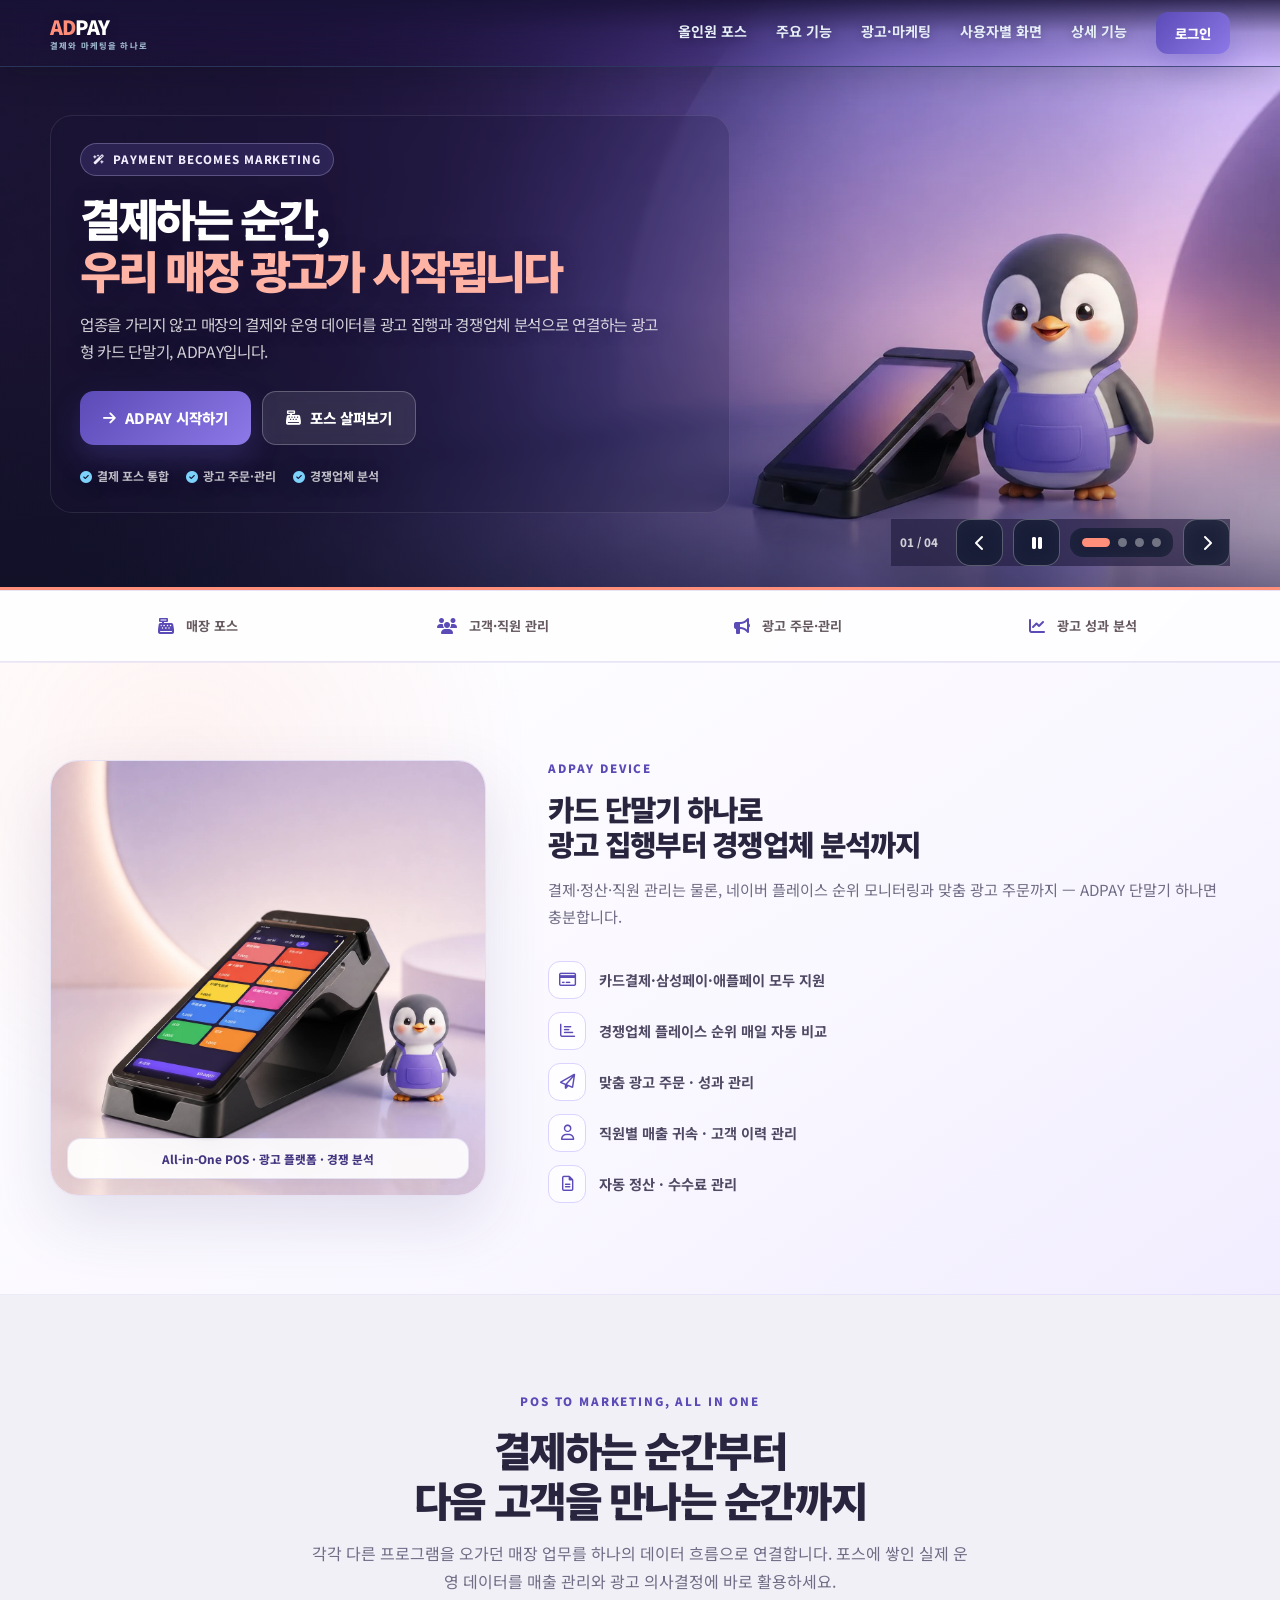
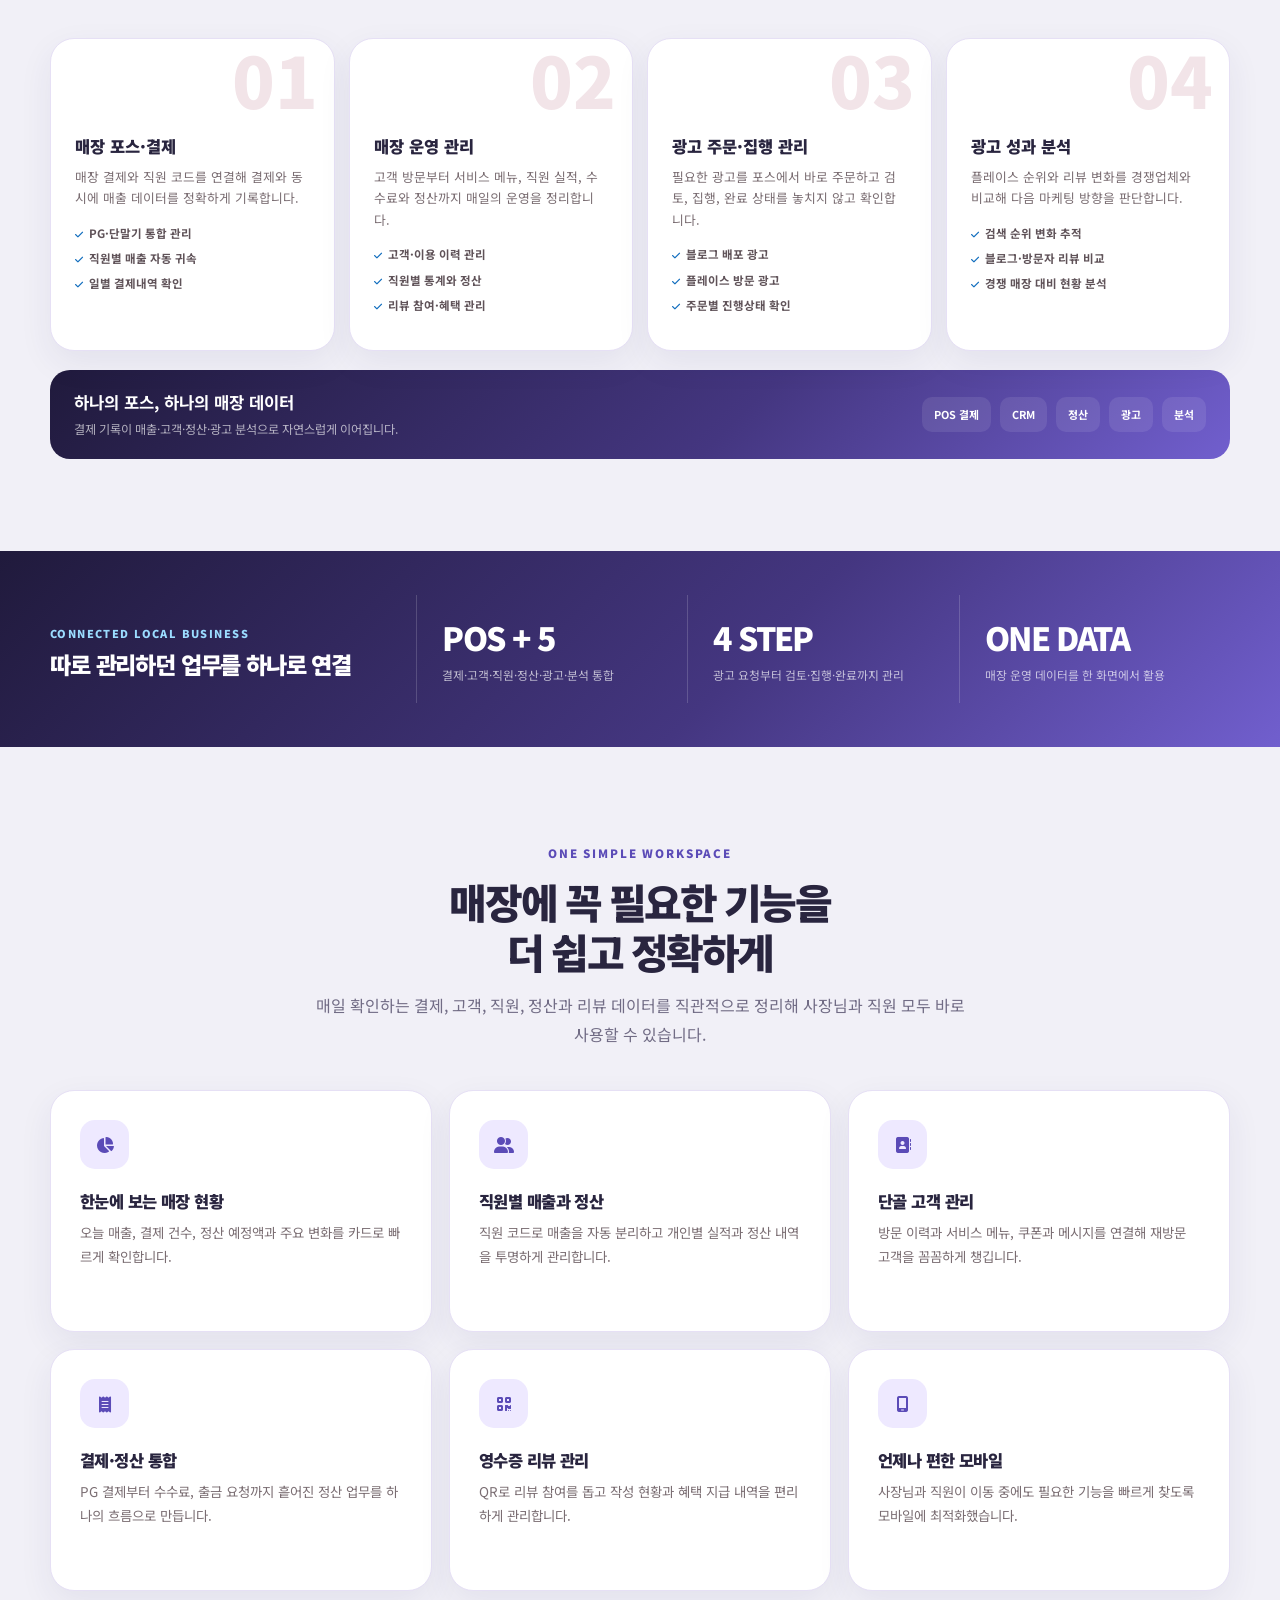
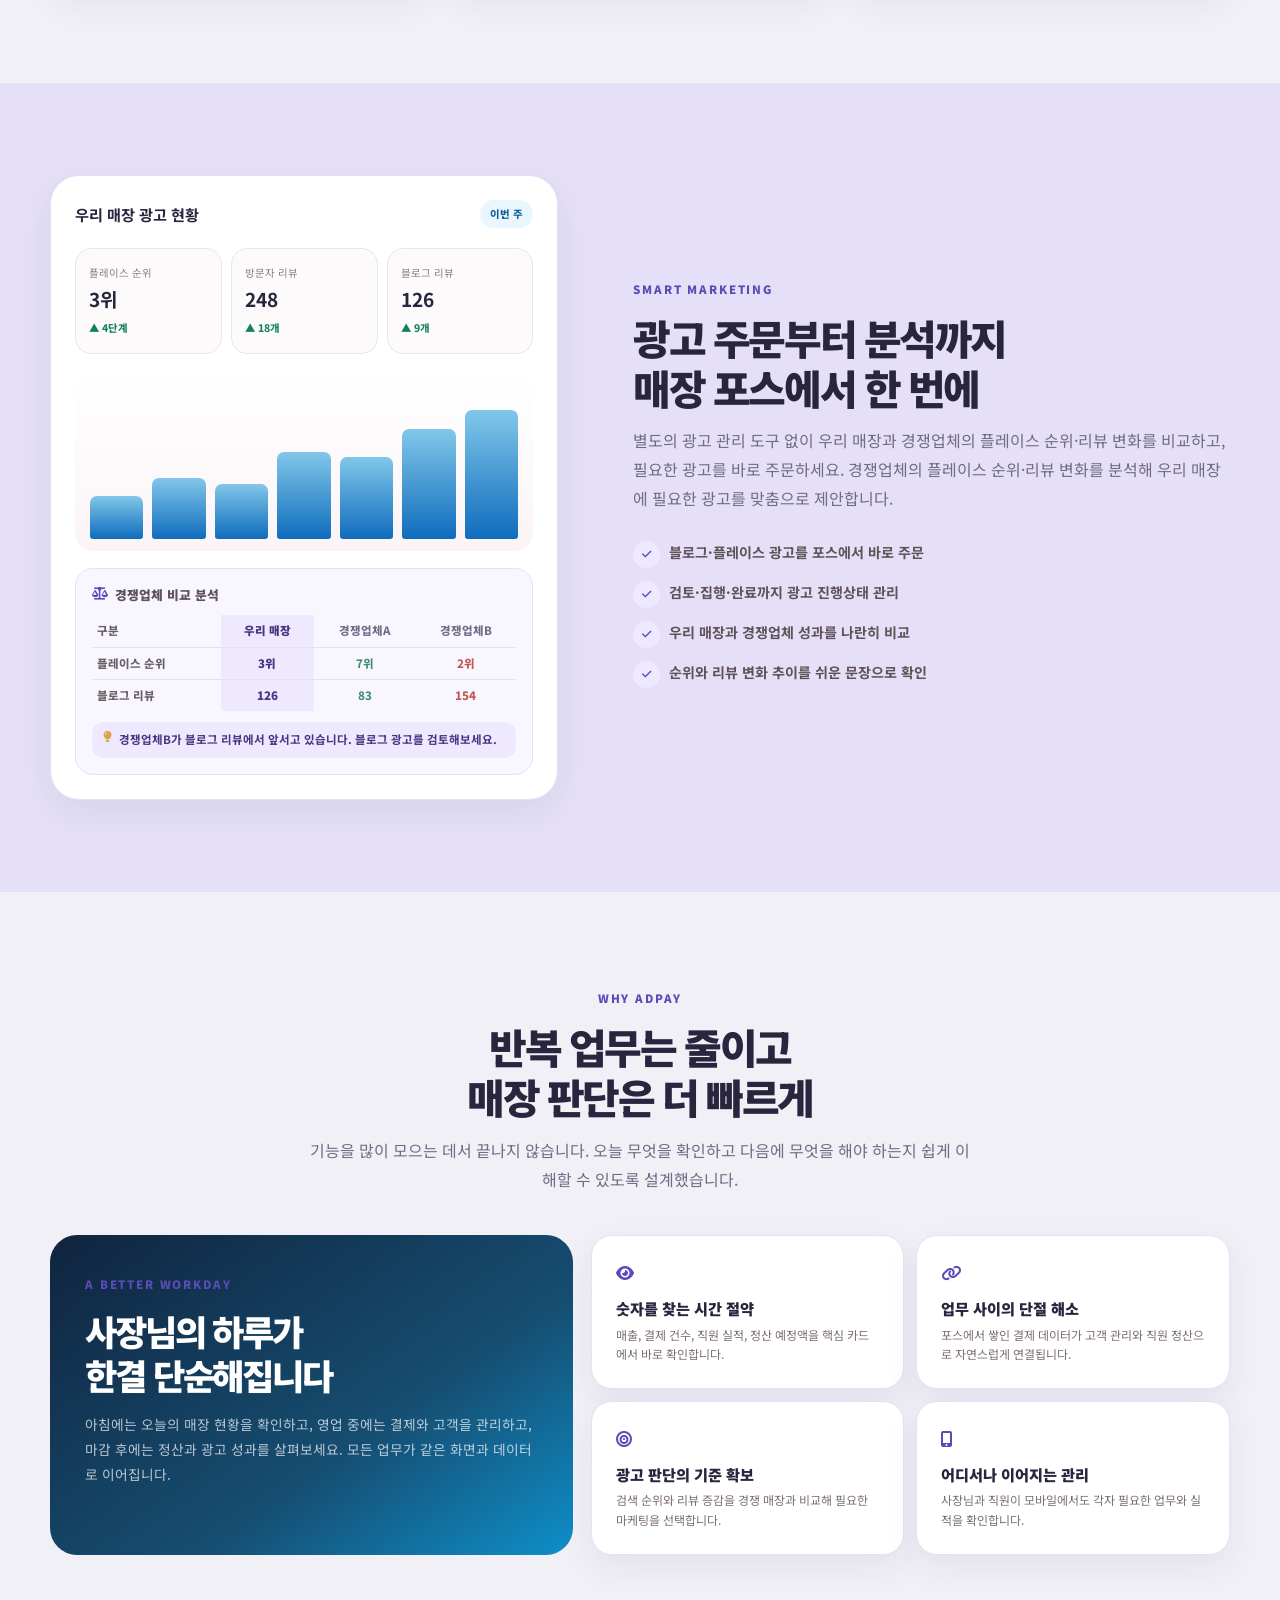
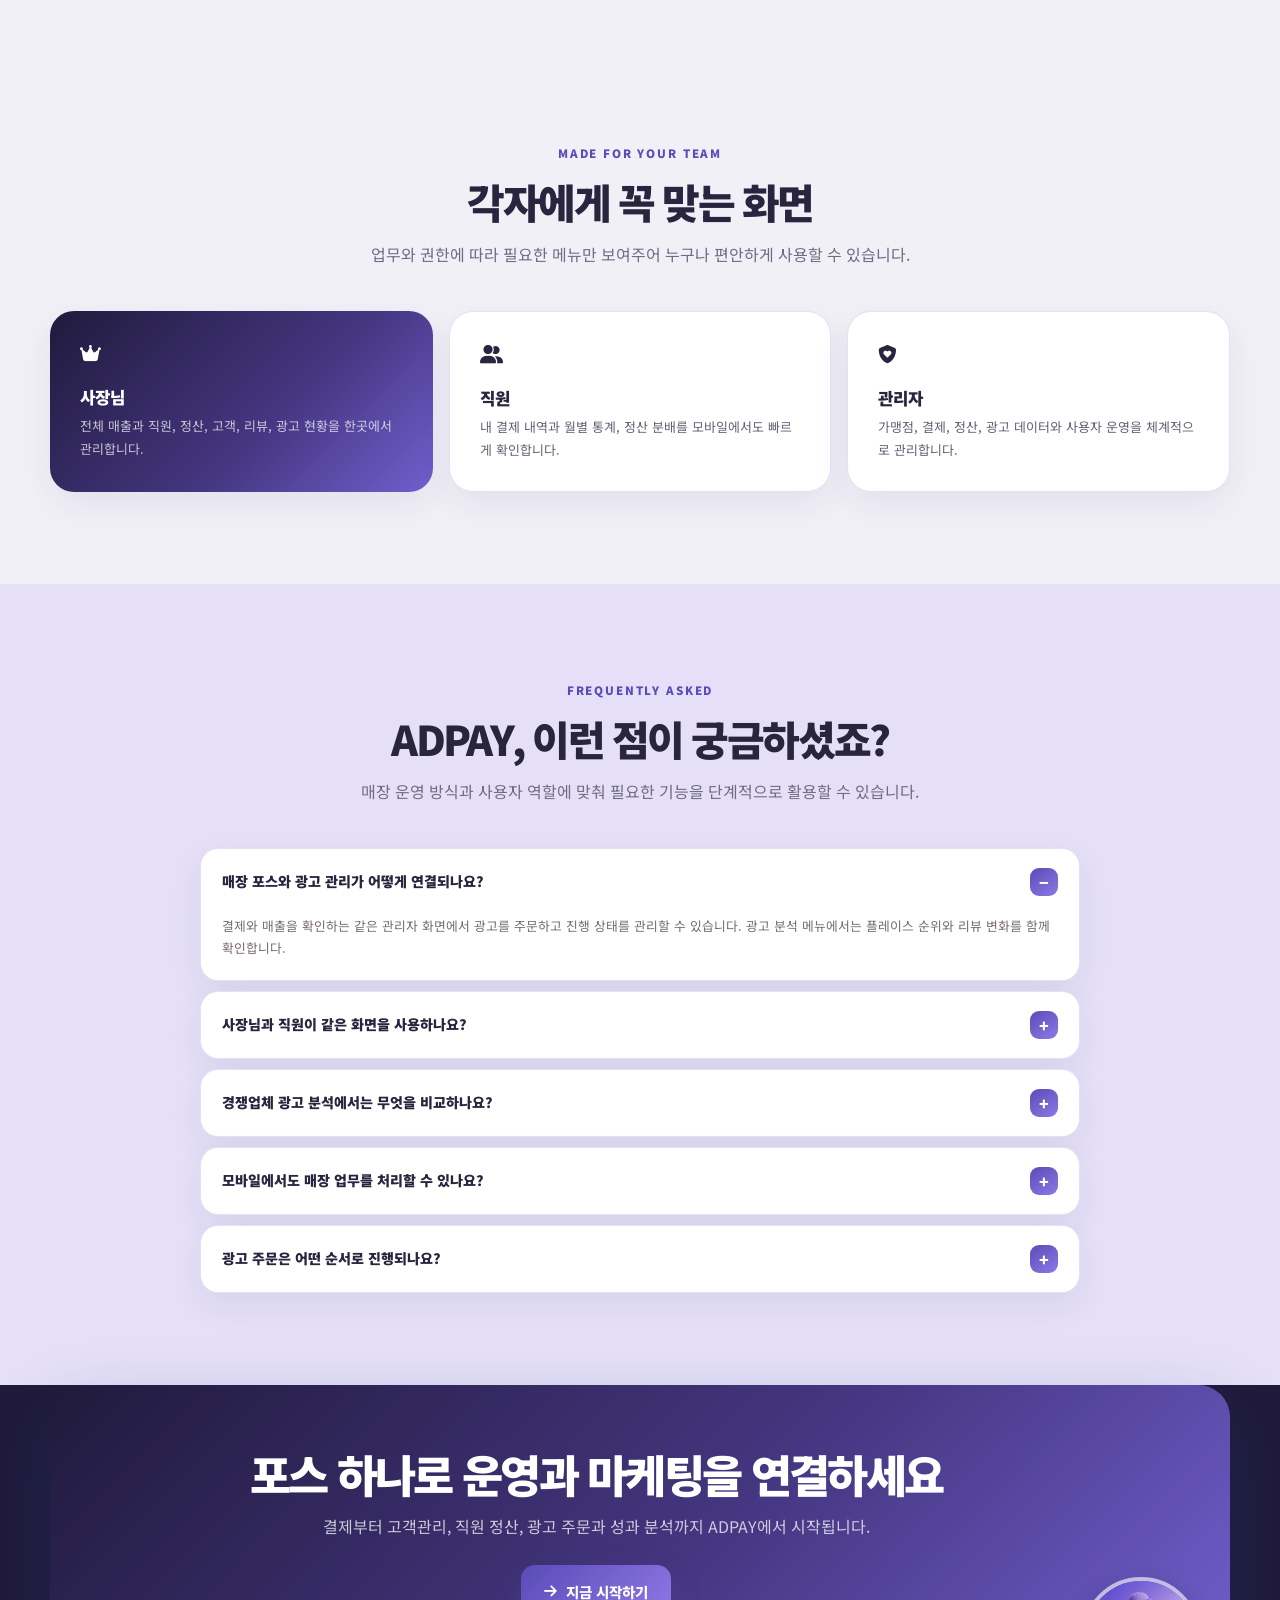
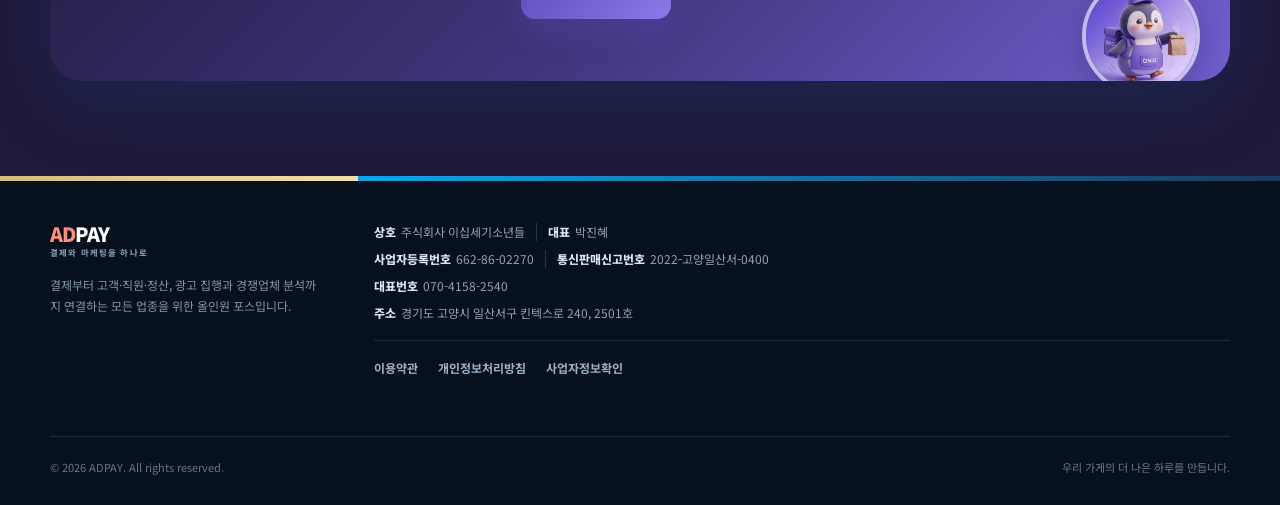
==== commit 34945703: "fix: 리워드팝 연동 수정, 보안·비즈니스 로직 버그 전체 수정, 범용 텍스트 변경, 파비콘·배너 모바일 최적화, 헤더 가시성 개선 미용업 전용 문구를 전 업종에서 통하는 범용 " ====
--- a/static/landing/index.html
+++ b/static/landing/index.html
@@ -3,26 +3,29 @@
 <head>
     <meta charset="UTF-8">
     <meta name="viewport" content="width=device-width, initial-scale=1.0, viewport-fit=cover">
-    <meta name="theme-color" content="#2f2755">
-    <title>ADPAY | 결제할수록 매장 광고가 시작되는 단말기</title>
-    <meta name="description" content="요식업·병의원·미용업 매장을 위한 광고형 카드 단말기. 결제, 매장 운영, 광고 집행과 경쟁업체 분석을 ADPAY 하나로 연결하세요.">
+    <meta name="theme-color" content="#2f2755">
+    <title>ADPAY | 결제할수록 매장 광고가 시작되는 단말기</title>
+    <meta name="description" content="모든 업종의 매장을 위한 광고형 카드 단말기. 결제, 매장 운영, 광고 집행과 경쟁업체 분석을 ADPAY 하나로 연결하세요.">
     <meta property="og:type" content="website">
     <meta property="og:locale" content="ko_KR">
     <meta property="og:site_name" content="ADPAY">
     <meta property="og:title" content="ADPAY | 매장 포스 하나로 운영부터 광고·분석까지">
-    <meta property="og:description" content="결제·고객관리·직원정산·광고집행·경쟁업체 분석을 하나로 연결하는 뷰티샵 올인원 플랫폼">
-    <meta property="og:image" content="/static/img/adpay-social-card-ongi.png?v=1">
-    <meta property="og:image:width" content="1728">
-    <meta property="og:image:height" content="910">
+    <meta property="og:description" content="결제·고객관리·직원정산·광고집행·경쟁업체 분석을 하나로 연결하는 매장 올인원 플랫폼">
+    <meta property="og:image" content="/static/img/adpay-social-card-ongi.png?v=1">
+    <meta property="og:image:width" content="1728">
+    <meta property="og:image:height" content="910">
     <meta property="og:image:type" content="image/png">
     <meta property="og:image:alt" content="ADPAY - 매장 포스 하나로 운영부터 광고·분석까지 올인원">
     <meta name="twitter:card" content="summary_large_image">
     <meta name="twitter:title" content="ADPAY | 운영부터 광고·분석까지 올인원">
-    <meta name="twitter:description" content="미용실·네일샵 운영과 마케팅을 포스 하나로 연결하세요.">
-    <meta name="twitter:image" content="/static/img/adpay-social-card-ongi.png?v=1">
-    <link rel="icon" type="image/png" sizes="192x192" href="/static/favicon-192.png?v=2">
-    <link rel="apple-touch-icon" href="/static/apple-touch-icon.png">
-    <link rel="preload" as="image" href="/static/img/generated/hero-adpay-generated.webp">
+    <meta name="twitter:description" content="매장 운영과 마케팅을 포스 하나로 연결하세요.">
+    <meta name="twitter:image" content="/static/img/adpay-social-card-ongi.png?v=1">
+    <link rel="icon" type="image/svg+xml" href="/static/favicon.svg?v=3">
+    <link rel="icon" type="image/png" sizes="192x192" href="/static/favicon-192.png?v=3">
+    <link rel="icon" type="image/png" sizes="32x32" href="/static/favicon-32.png?v=3">
+    <link rel="icon" type="image/x-icon" href="/static/favicon.ico?v=3">
+    <link rel="apple-touch-icon" href="/static/apple-touch-icon.png?v=3">
+    <link rel="preload" as="image" href="/static/img/generated/hero-adpay-generated.webp">
     <link href="https://cdn.jsdelivr.net/npm/bootstrap@5.3.2/dist/css/bootstrap.min.css" rel="stylesheet">
     <link href="https://cdn.jsdelivr.net/npm/@fortawesome/fontawesome-free@6.4.0/css/all.min.css" rel="stylesheet">
     <link href="https://fonts.googleapis.com/css2?family=Noto+Sans+KR:wght@400;500;600;700;800;900&display=swap" rel="stylesheet">
@@ -39,7 +42,7 @@
             height:100vh;
             height:100dvh;
             pointer-events:none;
-            background:linear-gradient(135deg,#f8f6ff 0%,#eee9ff 48%,#d8cdfd 100%);
+            background:linear-gradient(135deg,#f8f6ff 0%,#eee9ff 48%,#d8cdfd 100%);
             filter:saturate(1.13) contrast(1.12);
             transform:translate3d(0,0,0);
             will-change:transform;
@@ -500,8 +503,8 @@
             .site-nav .nav-links>a:not(.nav-cta)::after{right:11px;bottom:5px;left:11px;transform-origin:left}
             .site-nav .nav-cta{margin-top:5px;text-align:center}
         }
-    </style>
-    <link href="/static/css/ongi-theme.css?v=1" rel="stylesheet">
+    </style>
+    <link href="/static/css/ongi-theme.css?v=1" rel="stylesheet">
 </head>
 <body>
     <div class="landing-fixed-bg" aria-hidden="true"></div>
@@ -522,74 +525,74 @@
     <main>
         <section class="hero hero-slider is-playing" id="heroSlider" aria-roledescription="carousel" aria-label="ADPAY 서비스 소개">
             <div class="hero-track" id="heroTrack">
-                <article class="hero-slide" data-slide="0" style="background-image:url('/static/img/generated/hero-adpay-generated.webp')" aria-label="1 / 4, ADPAY 광고형 카드 단말기">
+                <article class="hero-slide" data-slide="0" style="background-image:url('/static/img/generated/hero-adpay-generated.webp')" aria-label="1 / 4, ADPAY 광고형 카드 단말기">
                     <div class="hero-slide-inner">
                         <div class="hero-slide-copy hero-wide">
-                            <span class="eyebrow"><i class="fas fa-wand-magic-sparkles"></i> PAYMENT BECOMES MARKETING</span>
-                            <h1><span class="device-title-line">결제하는 순간,</span><span class="device-title-line"><em>우리 매장 광고가 시작됩니다</em></span></h1>
-                            <p class="hero-copy">요식업·병의원·미용업 매장의 결제와 운영 데이터를 광고 집행과 경쟁업체 분석으로 연결하는 광고형 카드 단말기, ADPAY입니다.</p>
+                            <span class="eyebrow"><i class="fas fa-wand-magic-sparkles"></i> PAYMENT BECOMES MARKETING</span>
+                            <h1><span class="device-title-line">결제하는 순간,</span><span class="device-title-line"><em>우리 매장 광고가 시작됩니다</em></span></h1>
+                            <p class="hero-copy">업종을 가리지 않고 매장의 결제와 운영 데이터를 광고 집행과 경쟁업체 분석으로 연결하는 광고형 카드 단말기, ADPAY입니다.</p>
                             <div class="hero-actions"><a class="btn-main auth-action" href="/static/login.html"><i class="fas fa-arrow-right"></i> ADPAY 시작하기</a><a class="btn-sub" href="#device"><i class="fas fa-cash-register"></i> 포스 살펴보기</a></div>
                             <div class="trust-row"><span><i class="fas fa-check-circle"></i>결제 포스 통합</span><span><i class="fas fa-check-circle"></i>광고 주문·관리</span><span><i class="fas fa-check-circle"></i>경쟁업체 분석</span></div>
                         </div>
                     </div>
                 </article>
-                <article class="hero-slide" data-slide="1" style="background-image:url('/static/img/generated/hero-food-generated.webp')" aria-label="2 / 4, 요식업 매장 운영">
+                <article class="hero-slide" data-slide="1" style="background-image:url('/static/img/generated/hero-food-generated.webp')" aria-label="2 / 4, 요식업 매장 운영">
                     <div class="hero-slide-inner">
                         <div class="hero-slide-copy">
-                            <span class="eyebrow"><i class="fas fa-utensils"></i> FOR FOOD & DINING</span>
-                            <h1>맛있는 경험 뒤에<br><em>다음 방문까지 이어지도록</em></h1>
-                            <p class="hero-copy">결제 흐름을 방해하지 않고 고객 반응과 매출 데이터를 쌓아, 우리 매장에 맞는 지역 광고와 재방문 전략으로 연결합니다.</p>
-                            <div class="hero-actions"><a class="btn-main auth-action" href="/static/login.html"><i class="fas fa-arrow-right"></i> ADPAY 시작하기</a><a class="btn-sub" href="#features"><i class="fas fa-store"></i> 주요 기능 보기</a></div>
-                            <div class="trust-row"><span><i class="fas fa-check-circle"></i>빠른 결제</span><span><i class="fas fa-check-circle"></i>매출 흐름 분석</span><span><i class="fas fa-check-circle"></i>지역 광고 연결</span></div>
+                            <span class="eyebrow"><i class="fas fa-utensils"></i> FOR FOOD & DINING</span>
+                            <h1>맛있는 경험 뒤에<br><em>다음 방문까지 이어지도록</em></h1>
+                            <p class="hero-copy">결제 흐름을 방해하지 않고 고객 반응과 매출 데이터를 쌓아, 우리 매장에 맞는 지역 광고와 재방문 전략으로 연결합니다.</p>
+                            <div class="hero-actions"><a class="btn-main auth-action" href="/static/login.html"><i class="fas fa-arrow-right"></i> ADPAY 시작하기</a><a class="btn-sub" href="#features"><i class="fas fa-store"></i> 주요 기능 보기</a></div>
+                            <div class="trust-row"><span><i class="fas fa-check-circle"></i>빠른 결제</span><span><i class="fas fa-check-circle"></i>매출 흐름 분석</span><span><i class="fas fa-check-circle"></i>지역 광고 연결</span></div>
                         </div>
                     </div>
                 </article>
-                <article class="hero-slide" data-slide="2" style="background-image:url('/static/img/generated/hero-care-generated.webp')" aria-label="3 / 4, 병의원과 뷰티 매장 고객 관리">
+                <article class="hero-slide" data-slide="2" style="background-image:url('/static/img/generated/hero-care-generated.webp')" aria-label="3 / 4, 병의원과 케어 매장 고객 관리">
                     <div class="hero-slide-inner">
                         <div class="hero-slide-copy">
-                            <span class="eyebrow"><i class="fas fa-heart-pulse"></i> FOR CLINIC & BEAUTY</span>
-                            <h1>신뢰가 중요한 매장일수록<br><em>고객 경험은 더 따뜻하게</em></h1>
-                            <p class="hero-copy">병의원과 미용업의 고객 방문·직원 실적·리뷰 흐름을 한눈에 보고, 필요한 광고를 데이터에 근거해 선택하세요.</p>
+                            <span class="eyebrow"><i class="fas fa-heart-pulse"></i> FOR CLINIC & CARE</span>
+                            <h1>신뢰가 중요한 매장일수록<br><em>고객 경험은 더 따뜻하게</em></h1>
+                            <p class="hero-copy">병의원과 케어 매장의 고객 방문·직원 실적·리뷰 흐름을 한눈에 보고, 필요한 광고를 데이터에 근거해 선택하세요.</p>
                             <div class="hero-actions"><a class="btn-main auth-action" href="/static/login.html"><i class="fas fa-chart-column"></i> 분석 시작하기</a><a class="btn-sub" href="#marketing"><i class="fas fa-bullhorn"></i> 광고 기능 보기</a></div>
                             <div class="trust-row"><span><i class="fas fa-check-circle"></i>검색 순위 추적</span><span><i class="fas fa-check-circle"></i>리뷰 변화 비교</span><span><i class="fas fa-check-circle"></i>광고 성과 관리</span></div>
                         </div>
-                    </div>
-                </article>
-                <article class="hero-slide" data-slide="3" style="background-image:url('/static/img/generated/hero-hair-generated.webp')" aria-label="4 / 4, 미용실 매장 운영">
-                    <div class="hero-slide-inner">
-                        <div class="hero-slide-copy">
-                            <span class="eyebrow"><i class="fas fa-scissors"></i> FOR HAIR & BEAUTY SALONS</span>
-                            <h1>손끝의 섬세함처럼<br><em>매장 운영도 빈틈없이</em></h1>
-                            <p class="hero-copy">고객 방문과 시술 이력, 디자이너별 매출과 정산을 한곳에서 관리하고 리뷰와 광고 성과까지 자연스럽게 연결하세요.</p>
-                            <div class="hero-actions"><a class="btn-main auth-action" href="/static/login.html"><i class="fas fa-arrow-right"></i> ADPAY 시작하기</a><a class="btn-sub" href="#features"><i class="fas fa-wand-magic-sparkles"></i> 미용업 기능 보기</a></div>
-                            <div class="trust-row"><span><i class="fas fa-check-circle"></i>고객·시술 이력</span><span><i class="fas fa-check-circle"></i>디자이너별 실적</span><span><i class="fas fa-check-circle"></i>리뷰·광고 관리</span></div>
-                        </div>
-                    </div>
-                </article>
-            </div>
-            <div class="hero-controls">
-                <span class="hero-count" id="heroCount">01 / 04</span>
+                    </div>
+                </article>
+                <article class="hero-slide" data-slide="3" style="background-image:url('/static/img/generated/hero-hair-generated.webp')" aria-label="4 / 4, 담당자별 실적이 중요한 매장 운영">
+                    <div class="hero-slide-inner">
+                        <div class="hero-slide-copy">
+                            <span class="eyebrow"><i class="fas fa-user-group"></i> FOR SERVICE STORES</span>
+                            <h1>담당자가 있는 매장일수록<br><em>운영은 더 정확하게</em></h1>
+                            <p class="hero-copy">고객 방문과 이용 이력, 담당자별 매출과 정산을 한곳에서 관리하고 리뷰와 광고 성과까지 자연스럽게 연결하세요.</p>
+                            <div class="hero-actions"><a class="btn-main auth-action" href="/static/login.html"><i class="fas fa-arrow-right"></i> ADPAY 시작하기</a><a class="btn-sub" href="#features"><i class="fas fa-wand-magic-sparkles"></i> 매장 관리 기능 보기</a></div>
+                            <div class="trust-row"><span><i class="fas fa-check-circle"></i>고객·이용 이력</span><span><i class="fas fa-check-circle"></i>담당자별 실적</span><span><i class="fas fa-check-circle"></i>리뷰·광고 관리</span></div>
+                        </div>
+                    </div>
+                </article>
+            </div>
+            <div class="hero-controls">
+                <span class="hero-count" id="heroCount">01 / 04</span>
                 <button class="hero-arrow" id="heroPrev" type="button" aria-label="이전 배너"><i class="fas fa-chevron-left"></i></button>
                 <button class="hero-arrow" id="heroPause" type="button" aria-label="자동 재생 일시정지" aria-pressed="false"><i class="fas fa-pause"></i></button>
                 <div class="hero-dots" role="tablist" aria-label="배너 선택">
-                    <button class="hero-dot active" type="button" data-slide-to="0" aria-label="첫 번째 배너" aria-selected="true"></button>
-                    <button class="hero-dot" type="button" data-slide-to="1" aria-label="두 번째 배너" aria-selected="false"></button>
-                    <button class="hero-dot" type="button" data-slide-to="2" aria-label="세 번째 배너" aria-selected="false"></button>
-                    <button class="hero-dot" type="button" data-slide-to="3" aria-label="네 번째 배너" aria-selected="false"></button>
+                    <button class="hero-dot active" type="button" data-slide-to="0" aria-label="첫 번째 배너" aria-selected="true"></button>
+                    <button class="hero-dot" type="button" data-slide-to="1" aria-label="두 번째 배너" aria-selected="false"></button>
+                    <button class="hero-dot" type="button" data-slide-to="2" aria-label="세 번째 배너" aria-selected="false"></button>
+                    <button class="hero-dot" type="button" data-slide-to="3" aria-label="네 번째 배너" aria-selected="false"></button>
                 </div>
                 <button class="hero-arrow" id="heroNext" type="button" aria-label="다음 배너"><i class="fas fa-chevron-right"></i></button>
             </div>
             <div class="hero-progress" aria-hidden="true"><span></span></div>
         </section>
 
-        <section class="strip">
-            <div class="strip-inner"><div class="strip-item"><i class="fas fa-cash-register"></i>매장 포스</div><div class="strip-item"><i class="fas fa-users"></i>고객·직원 관리</div><div class="strip-item"><i class="fas fa-bullhorn"></i>광고 주문·관리</div><div class="strip-item"><i class="fas fa-chart-line"></i>광고 성과 분석</div></div>
-        </section>
-
+        <section class="strip">
+            <div class="strip-inner"><div class="strip-item"><i class="fas fa-cash-register"></i>매장 포스</div><div class="strip-item"><i class="fas fa-users"></i>고객·직원 관리</div><div class="strip-item"><i class="fas fa-bullhorn"></i>광고 주문·관리</div><div class="strip-item"><i class="fas fa-chart-line"></i>광고 성과 분석</div></div>
+        </section>
+
         <section class="section device" id="device">
             <div class="section-inner device-grid">
-                <div class="device-visual reveal">
-                    <img src="/static/img/generated/device-real-ongi-v2.webp" alt="실제 ADPAY 카드 단말기와 작은 ONGI 안내 캐릭터" loading="lazy" width="1254" height="1254">
+                <div class="device-visual reveal">
+                    <img src="/static/img/generated/device-real-ongi-v2.webp" alt="실제 ADPAY 카드 단말기와 작은 ONGI 안내 캐릭터" loading="lazy" width="1254" height="1254">
                     <span class="device-badge">All-in-One POS · 광고 플랫폼 · 경쟁 분석</span>
                 </div>
                 <div class="device-copy reveal">
@@ -611,8 +614,8 @@
             <div class="section-inner">
                 <div class="section-head reveal"><span class="section-kicker">POS TO MARKETING, ALL IN ONE</span><h2>결제하는 순간부터<br>다음 고객을 만나는 순간까지</h2><p>각각 다른 프로그램을 오가던 매장 업무를 하나의 데이터 흐름으로 연결합니다. 포스에 쌓인 실제 운영 데이터를 매출 관리와 광고 의사결정에 바로 활용하세요.</p></div>
                 <div class="flow-grid">
-                    <article class="flow-card reveal" data-step="01"><i class="fas fa-cash-register"></i><h3>매장 포스·결제</h3><p>시술 결제와 직원 코드를 연결해 결제와 동시에 매출 데이터를 정확하게 기록합니다.</p><ul><li><i class="fas fa-check"></i>PG·단말기 통합 관리</li><li><i class="fas fa-check"></i>직원별 매출 자동 귀속</li><li><i class="fas fa-check"></i>일별 결제내역 확인</li></ul></article>
-                    <article class="flow-card reveal" data-step="02"><i class="fas fa-store"></i><h3>매장 운영 관리</h3><p>고객 방문부터 시술 메뉴, 직원 실적, 수수료와 정산까지 매일의 운영을 정리합니다.</p><ul><li><i class="fas fa-check"></i>고객·시술 이력 관리</li><li><i class="fas fa-check"></i>직원별 통계와 정산</li><li><i class="fas fa-check"></i>리뷰 참여·혜택 관리</li></ul></article>
+                    <article class="flow-card reveal" data-step="01"><i class="fas fa-cash-register"></i><h3>매장 포스·결제</h3><p>매장 결제와 직원 코드를 연결해 결제와 동시에 매출 데이터를 정확하게 기록합니다.</p><ul><li><i class="fas fa-check"></i>PG·단말기 통합 관리</li><li><i class="fas fa-check"></i>직원별 매출 자동 귀속</li><li><i class="fas fa-check"></i>일별 결제내역 확인</li></ul></article>
+                    <article class="flow-card reveal" data-step="02"><i class="fas fa-store"></i><h3>매장 운영 관리</h3><p>고객 방문부터 서비스 메뉴, 직원 실적, 수수료와 정산까지 매일의 운영을 정리합니다.</p><ul><li><i class="fas fa-check"></i>고객·이용 이력 관리</li><li><i class="fas fa-check"></i>직원별 통계와 정산</li><li><i class="fas fa-check"></i>리뷰 참여·혜택 관리</li></ul></article>
                     <article class="flow-card reveal" data-step="03"><i class="fas fa-bullhorn"></i><h3>광고 주문·집행 관리</h3><p>필요한 광고를 포스에서 바로 주문하고 검토, 집행, 완료 상태를 놓치지 않고 확인합니다.</p><ul><li><i class="fas fa-check"></i>블로그 배포 광고</li><li><i class="fas fa-check"></i>플레이스 방문 광고</li><li><i class="fas fa-check"></i>주문별 진행상태 확인</li></ul></article>
                     <article class="flow-card reveal" data-step="04"><i class="fas fa-chart-column"></i><h3>광고 성과 분석</h3><p>플레이스 순위와 리뷰 변화를 경쟁업체와 비교해 다음 마케팅 방향을 판단합니다.</p><ul><li><i class="fas fa-check"></i>검색 순위 변화 추적</li><li><i class="fas fa-check"></i>블로그·방문자 리뷰 비교</li><li><i class="fas fa-check"></i>경쟁 매장 대비 현황 분석</li></ul></article>
                 </div>
@@ -622,7 +625,7 @@
 
         <section class="impact" aria-label="ADPAY 통합 관리 범위">
             <div class="impact-grid reveal">
-                <div class="impact-copy"><small>CONNECTED LOCAL BUSINESS</small><h2>따로 관리하던 업무를 하나로 연결</h2></div>
+                <div class="impact-copy"><small>CONNECTED LOCAL BUSINESS</small><h2>따로 관리하던 업무를 하나로 연결</h2></div>
                 <div class="impact-item"><strong>POS + 5</strong><span>결제·고객·직원·정산·광고·분석 통합</span></div>
                 <div class="impact-item"><strong>4 STEP</strong><span>광고 요청부터 검토·집행·완료까지 관리</span></div>
                 <div class="impact-item"><strong>ONE DATA</strong><span>매장 운영 데이터를 한 화면에서 활용</span></div>
@@ -631,14 +634,14 @@
 
         <section class="section" id="features">
             <div class="section-inner">
-                <div class="section-head reveal"><span class="section-kicker">ONE SIMPLE WORKSPACE</span><h2>매장에 꼭 필요한 기능을<br>더 쉽고 정확하게</h2><p>매일 확인하는 결제, 고객, 직원, 정산과 리뷰 데이터를 직관적으로 정리해 원장님과 디자이너 모두 바로 사용할 수 있습니다.</p></div>
+                <div class="section-head reveal"><span class="section-kicker">ONE SIMPLE WORKSPACE</span><h2>매장에 꼭 필요한 기능을<br>더 쉽고 정확하게</h2><p>매일 확인하는 결제, 고객, 직원, 정산과 리뷰 데이터를 직관적으로 정리해 사장님과 직원 모두 바로 사용할 수 있습니다.</p></div>
                 <div class="feature-grid">
                     <article class="feature-card reveal"><div class="feature-icon"><i class="fas fa-chart-pie"></i></div><h3>한눈에 보는 매장 현황</h3><p>오늘 매출, 결제 건수, 정산 예정액과 주요 변화를 카드로 빠르게 확인합니다.</p></article>
-                    <article class="feature-card reveal"><div class="feature-icon"><i class="fas fa-user-group"></i></div><h3>직원별 매출과 정산</h3><p>디자이너 코드로 매출을 자동 분리하고 개인별 실적과 정산 내역을 투명하게 관리합니다.</p></article>
-                    <article class="feature-card reveal"><div class="feature-icon"><i class="fas fa-address-book"></i></div><h3>뷰티 고객 관리</h3><p>방문 이력과 시술 메뉴, 쿠폰과 메시지를 연결해 재방문 고객을 꼼꼼하게 챙깁니다.</p></article>
+                    <article class="feature-card reveal"><div class="feature-icon"><i class="fas fa-user-group"></i></div><h3>직원별 매출과 정산</h3><p>직원 코드로 매출을 자동 분리하고 개인별 실적과 정산 내역을 투명하게 관리합니다.</p></article>
+                    <article class="feature-card reveal"><div class="feature-icon"><i class="fas fa-address-book"></i></div><h3>단골 고객 관리</h3><p>방문 이력과 서비스 메뉴, 쿠폰과 메시지를 연결해 재방문 고객을 꼼꼼하게 챙깁니다.</p></article>
                     <article class="feature-card reveal"><div class="feature-icon"><i class="fas fa-receipt"></i></div><h3>결제·정산 통합</h3><p>PG 결제부터 수수료, 출금 요청까지 흩어진 정산 업무를 하나의 흐름으로 만듭니다.</p></article>
                     <article class="feature-card reveal"><div class="feature-icon"><i class="fas fa-qrcode"></i></div><h3>영수증 리뷰 관리</h3><p>QR로 리뷰 참여를 돕고 작성 현황과 혜택 지급 내역을 편리하게 관리합니다.</p></article>
-                    <article class="feature-card reveal"><div class="feature-icon"><i class="fas fa-mobile-screen"></i></div><h3>언제나 편한 모바일</h3><p>원장님과 디자이너가 이동 중에도 필요한 기능을 빠르게 찾도록 모바일에 최적화했습니다.</p></article>
+                    <article class="feature-card reveal"><div class="feature-icon"><i class="fas fa-mobile-screen"></i></div><h3>언제나 편한 모바일</h3><p>사장님과 직원이 이동 중에도 필요한 기능을 빠르게 찾도록 모바일에 최적화했습니다.</p></article>
                 </div>
             </div>
         </section>
@@ -669,12 +672,12 @@
             <div class="section-inner">
                 <div class="section-head reveal"><span class="section-kicker">WHY ADPAY</span><h2>반복 업무는 줄이고<br>매장 판단은 더 빠르게</h2><p>기능을 많이 모으는 데서 끝나지 않습니다. 오늘 무엇을 확인하고 다음에 무엇을 해야 하는지 쉽게 이해할 수 있도록 설계했습니다.</p></div>
                 <div class="outcome-grid">
-                    <div class="outcome-intro reveal"><span class="section-kicker">A BETTER WORKDAY</span><h2>원장님의 하루가<br>한결 단순해집니다</h2><p>아침에는 오늘의 매장 현황을 확인하고, 영업 중에는 결제와 고객을 관리하고, 마감 후에는 정산과 광고 성과를 살펴보세요. 모든 업무가 같은 화면과 데이터로 이어집니다.</p></div>
+                    <div class="outcome-intro reveal"><span class="section-kicker">A BETTER WORKDAY</span><h2>사장님의 하루가<br>한결 단순해집니다</h2><p>아침에는 오늘의 매장 현황을 확인하고, 영업 중에는 결제와 고객을 관리하고, 마감 후에는 정산과 광고 성과를 살펴보세요. 모든 업무가 같은 화면과 데이터로 이어집니다.</p></div>
                     <div class="outcome-list">
                         <article class="outcome-card reveal"><i class="fas fa-eye"></i><h3>숫자를 찾는 시간 절약</h3><p>매출, 결제 건수, 직원 실적, 정산 예정액을 핵심 카드에서 바로 확인합니다.</p></article>
                         <article class="outcome-card reveal"><i class="fas fa-link"></i><h3>업무 사이의 단절 해소</h3><p>포스에서 쌓인 결제 데이터가 고객 관리와 직원 정산으로 자연스럽게 연결됩니다.</p></article>
                         <article class="outcome-card reveal"><i class="fas fa-bullseye"></i><h3>광고 판단의 기준 확보</h3><p>검색 순위와 리뷰 증감을 경쟁 매장과 비교해 필요한 마케팅을 선택합니다.</p></article>
-                        <article class="outcome-card reveal"><i class="fas fa-mobile-screen-button"></i><h3>어디서나 이어지는 관리</h3><p>원장님과 디자이너가 모바일에서도 각자 필요한 업무와 실적을 확인합니다.</p></article>
+                        <article class="outcome-card reveal"><i class="fas fa-mobile-screen-button"></i><h3>어디서나 이어지는 관리</h3><p>사장님과 직원이 모바일에서도 각자 필요한 업무와 실적을 확인합니다.</p></article>
                     </div>
                 </div>
             </div>
@@ -683,7 +686,7 @@
         <section class="section" id="roles">
             <div class="section-inner">
                 <div class="section-head reveal"><span class="section-kicker">MADE FOR YOUR TEAM</span><h2>각자에게 꼭 맞는 화면</h2><p>업무와 권한에 따라 필요한 메뉴만 보여주어 누구나 편안하게 사용할 수 있습니다.</p></div>
-                <div class="roles"><article class="role-card reveal"><i class="fas fa-crown"></i><h3>원장님</h3><p>전체 매출과 직원, 정산, 고객, 리뷰, 광고 현황을 한곳에서 관리합니다.</p></article><article class="role-card reveal"><i class="fas fa-scissors"></i><h3>디자이너</h3><p>내 결제 내역과 월별 통계, 정산 분배를 모바일에서도 빠르게 확인합니다.</p></article><article class="role-card reveal"><i class="fas fa-shield-heart"></i><h3>관리자</h3><p>가맹점, 결제, 정산, 광고 데이터와 사용자 운영을 체계적으로 관리합니다.</p></article></div>
+                <div class="roles"><article class="role-card reveal"><i class="fas fa-crown"></i><h3>사장님</h3><p>전체 매출과 직원, 정산, 고객, 리뷰, 광고 현황을 한곳에서 관리합니다.</p></article><article class="role-card reveal"><i class="fas fa-user-group"></i><h3>직원</h3><p>내 결제 내역과 월별 통계, 정산 분배를 모바일에서도 빠르게 확인합니다.</p></article><article class="role-card reveal"><i class="fas fa-shield-heart"></i><h3>관리자</h3><p>가맹점, 결제, 정산, 광고 데이터와 사용자 운영을 체계적으로 관리합니다.</p></article></div>
             </div>
         </section>
 
@@ -692,15 +695,15 @@
                 <div class="section-head reveal"><span class="section-kicker">FREQUENTLY ASKED</span><h2>ADPAY, 이런 점이 궁금하셨죠?</h2><p>매장 운영 방식과 사용자 역할에 맞춰 필요한 기능을 단계적으로 활용할 수 있습니다.</p></div>
                 <div class="faq-list">
                     <details class="faq-item reveal" open><summary>매장 포스와 광고 관리가 어떻게 연결되나요?</summary><p>결제와 매출을 확인하는 같은 관리자 화면에서 광고를 주문하고 진행 상태를 관리할 수 있습니다. 광고 분석 메뉴에서는 플레이스 순위와 리뷰 변화를 함께 확인합니다.</p></details>
-                    <details class="faq-item reveal"><summary>원장님과 디자이너가 같은 화면을 사용하나요?</summary><p>아닙니다. 원장님은 매장 전체 매출, 직원, 정산, 고객과 광고 기능을 관리하고, 디자이너는 본인의 결제 내역과 월별 통계, 정산 정보를 중심으로 확인합니다.</p></details>
+                    <details class="faq-item reveal"><summary>사장님과 직원이 같은 화면을 사용하나요?</summary><p>아닙니다. 사장님은 매장 전체 매출, 직원, 정산, 고객과 광고 기능을 관리하고, 직원은 본인의 결제 내역과 월별 통계, 정산 정보를 중심으로 확인합니다.</p></details>
                     <details class="faq-item reveal"><summary>경쟁업체 광고 분석에서는 무엇을 비교하나요?</summary><p>우리 매장과 등록한 경쟁 매장의 플레이스 검색 순위, 블로그 리뷰, 방문자 리뷰 현황을 비교해 현재 위치와 변화 방향을 이해하기 쉽게 보여줍니다.</p></details>
-                    <details class="faq-item reveal"><summary>모바일에서도 매장 업무를 처리할 수 있나요?</summary><p>원장님과 디자이너 계정은 모바일 전용 헤더, 하단 메뉴, 카드형 목록과 터치에 적합한 버튼을 제공해 작은 화면에서도 편리하게 이용할 수 있습니다.</p></details>
+                    <details class="faq-item reveal"><summary>모바일에서도 매장 업무를 처리할 수 있나요?</summary><p>사장님과 직원 계정은 모바일 전용 헤더, 하단 메뉴, 카드형 목록과 터치에 적합한 버튼을 제공해 작은 화면에서도 편리하게 이용할 수 있습니다.</p></details>
                     <details class="faq-item reveal"><summary>광고 주문은 어떤 순서로 진행되나요?</summary><p>광고 요청을 등록하면 관리자 검토를 거쳐 집행 상태로 전환되고, 완료 후 주문 내역에서 전체 진행 기록을 확인할 수 있습니다.</p></details>
                 </div>
             </div>
         </section>
 
-        <section class="cta"><div class="cta-box reveal"><img class="cta-mascot" src="/static/img/ongi/ongi-takeout.webp" alt="ADPAY 캐릭터" loading="lazy" width="840" height="840"><div class="cta-copy"><h2>포스 하나로 운영과 마케팅을 연결하세요</h2><p>결제부터 고객관리, 직원 정산, 광고 주문과 성과 분석까지 ADPAY에서 시작됩니다.</p><a class="btn-main auth-action" href="/static/login.html"><i class="fas fa-arrow-right"></i> 지금 시작하기</a></div></div></section>
+        <section class="cta"><div class="cta-box reveal"><img class="cta-mascot" src="/static/img/ongi/ongi-takeout.webp" alt="ADPAY 캐릭터" loading="lazy" width="840" height="840"><div class="cta-copy"><h2>포스 하나로 운영과 마케팅을 연결하세요</h2><p>결제부터 고객관리, 직원 정산, 광고 주문과 성과 분석까지 ADPAY에서 시작됩니다.</p><a class="btn-main auth-action" href="/static/login.html"><i class="fas fa-arrow-right"></i> 지금 시작하기</a></div></div></section>
     </main>
 
     <footer class="site-footer">
@@ -709,7 +712,7 @@
                 <a class="brand" href="/static/landing/index.html" aria-label="ADPAY 홈">
                     <span class="brand-copy"><strong><span class="adpay-prefix">AD</span>PAY</strong><small>결제와 마케팅을 하나로</small></span>
                 </a>
-                <p>결제부터 고객·직원·정산, 광고 집행과 경쟁업체 분석까지 연결하는 뷰티 업종 전용 올인원 포스입니다.</p>
+                <p>결제부터 고객·직원·정산, 광고 집행과 경쟁업체 분석까지 연결하는 모든 업종을 위한 올인원 포스입니다.</p>
             </div>
             <div class="footer-company">
                 <div class="footer-info-row">
@@ -730,7 +733,7 @@
             </div>
             <div class="footer-bottom">
                 <span>© 2026 ADPAY. All rights reserved.</span>
-                <span>뷰티 비즈니스의 더 나은 하루를 만듭니다.</span>
+                <span>우리 가게의 더 나은 하루를 만듭니다.</span>
             </div>
         </div>
     </footer>
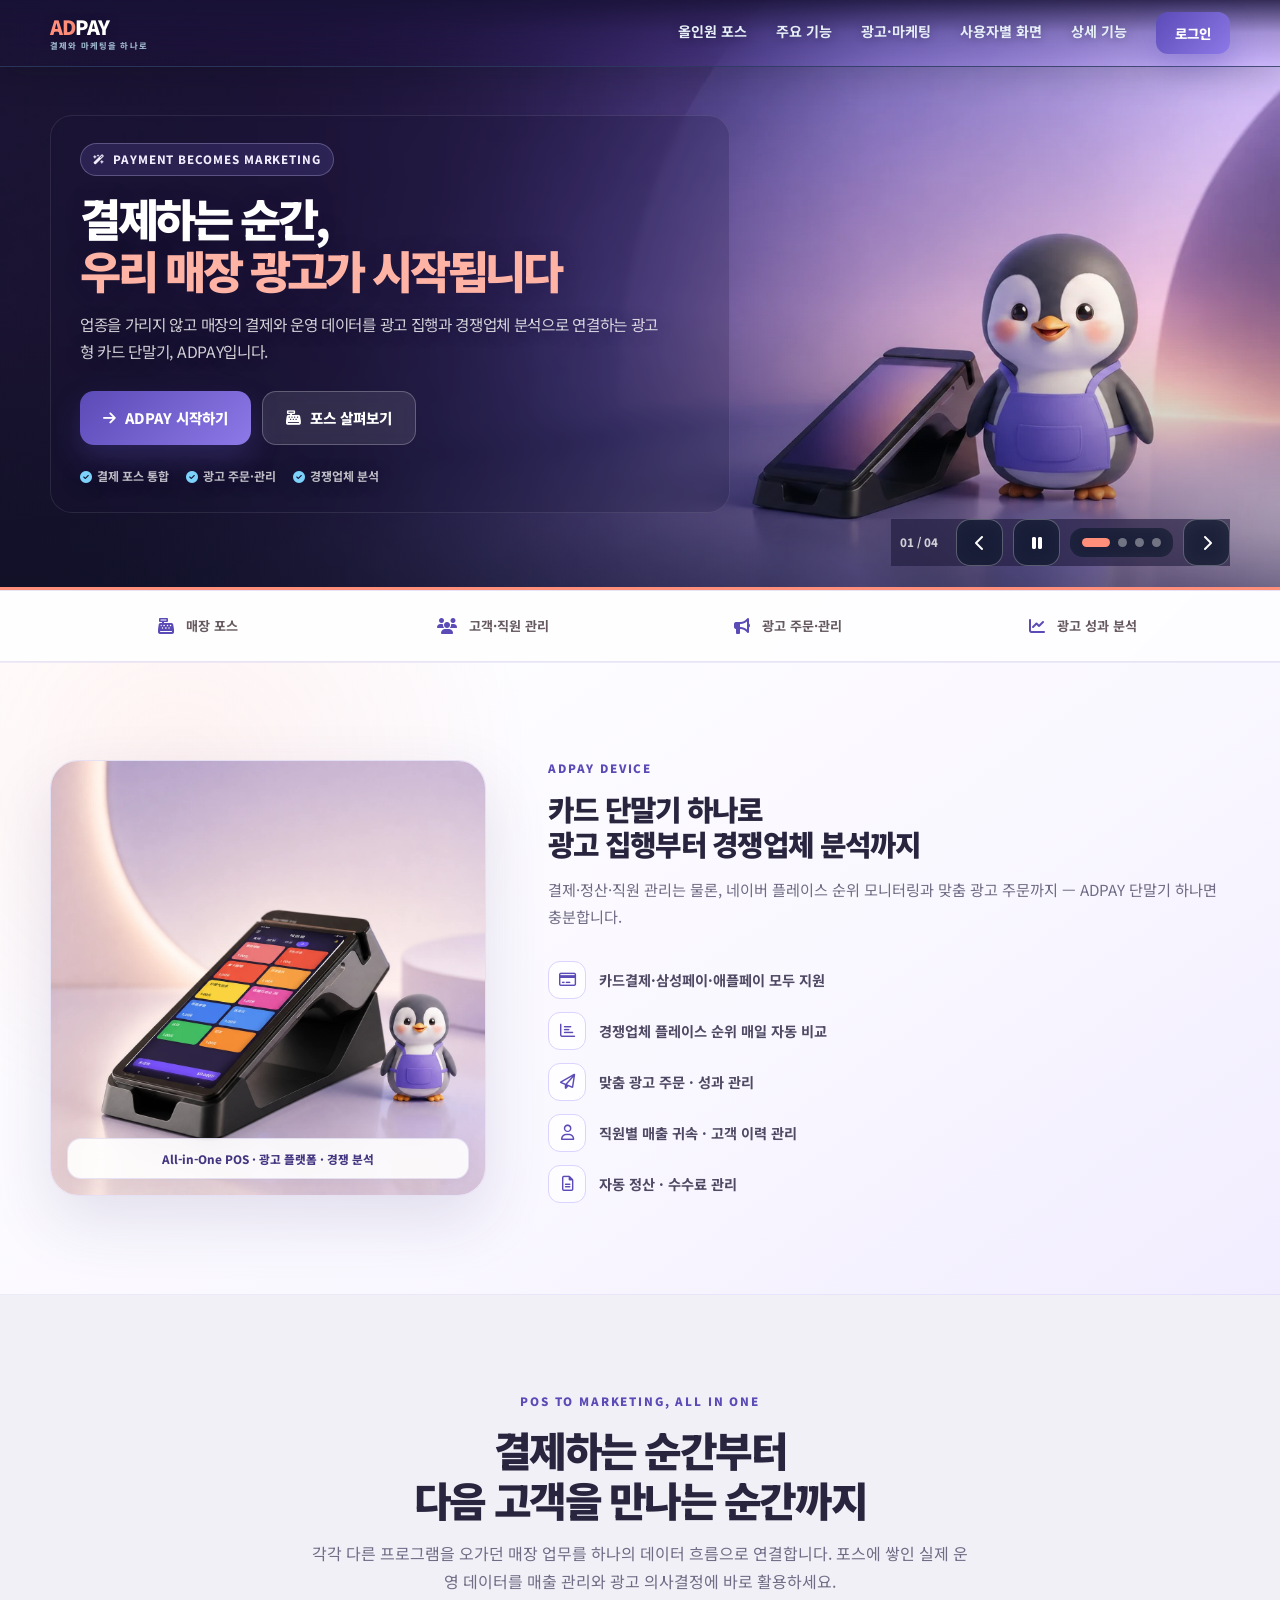
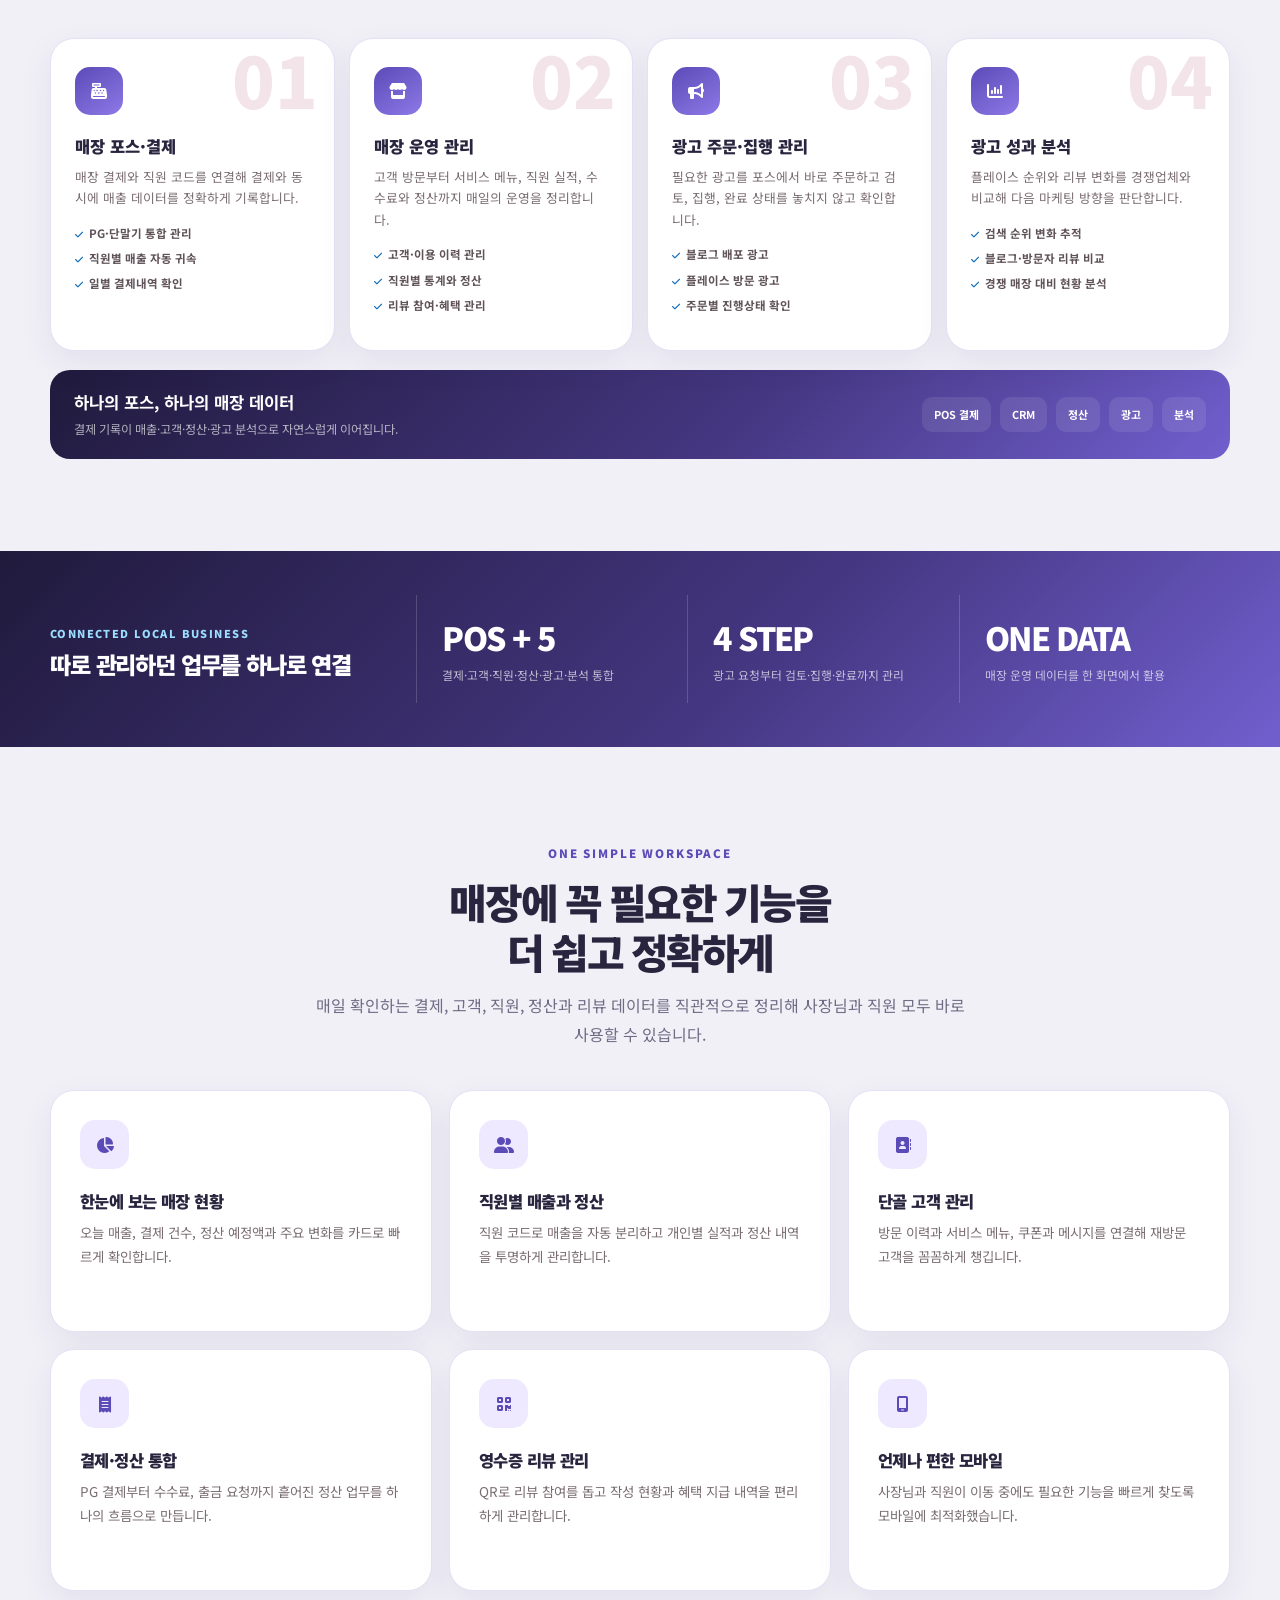
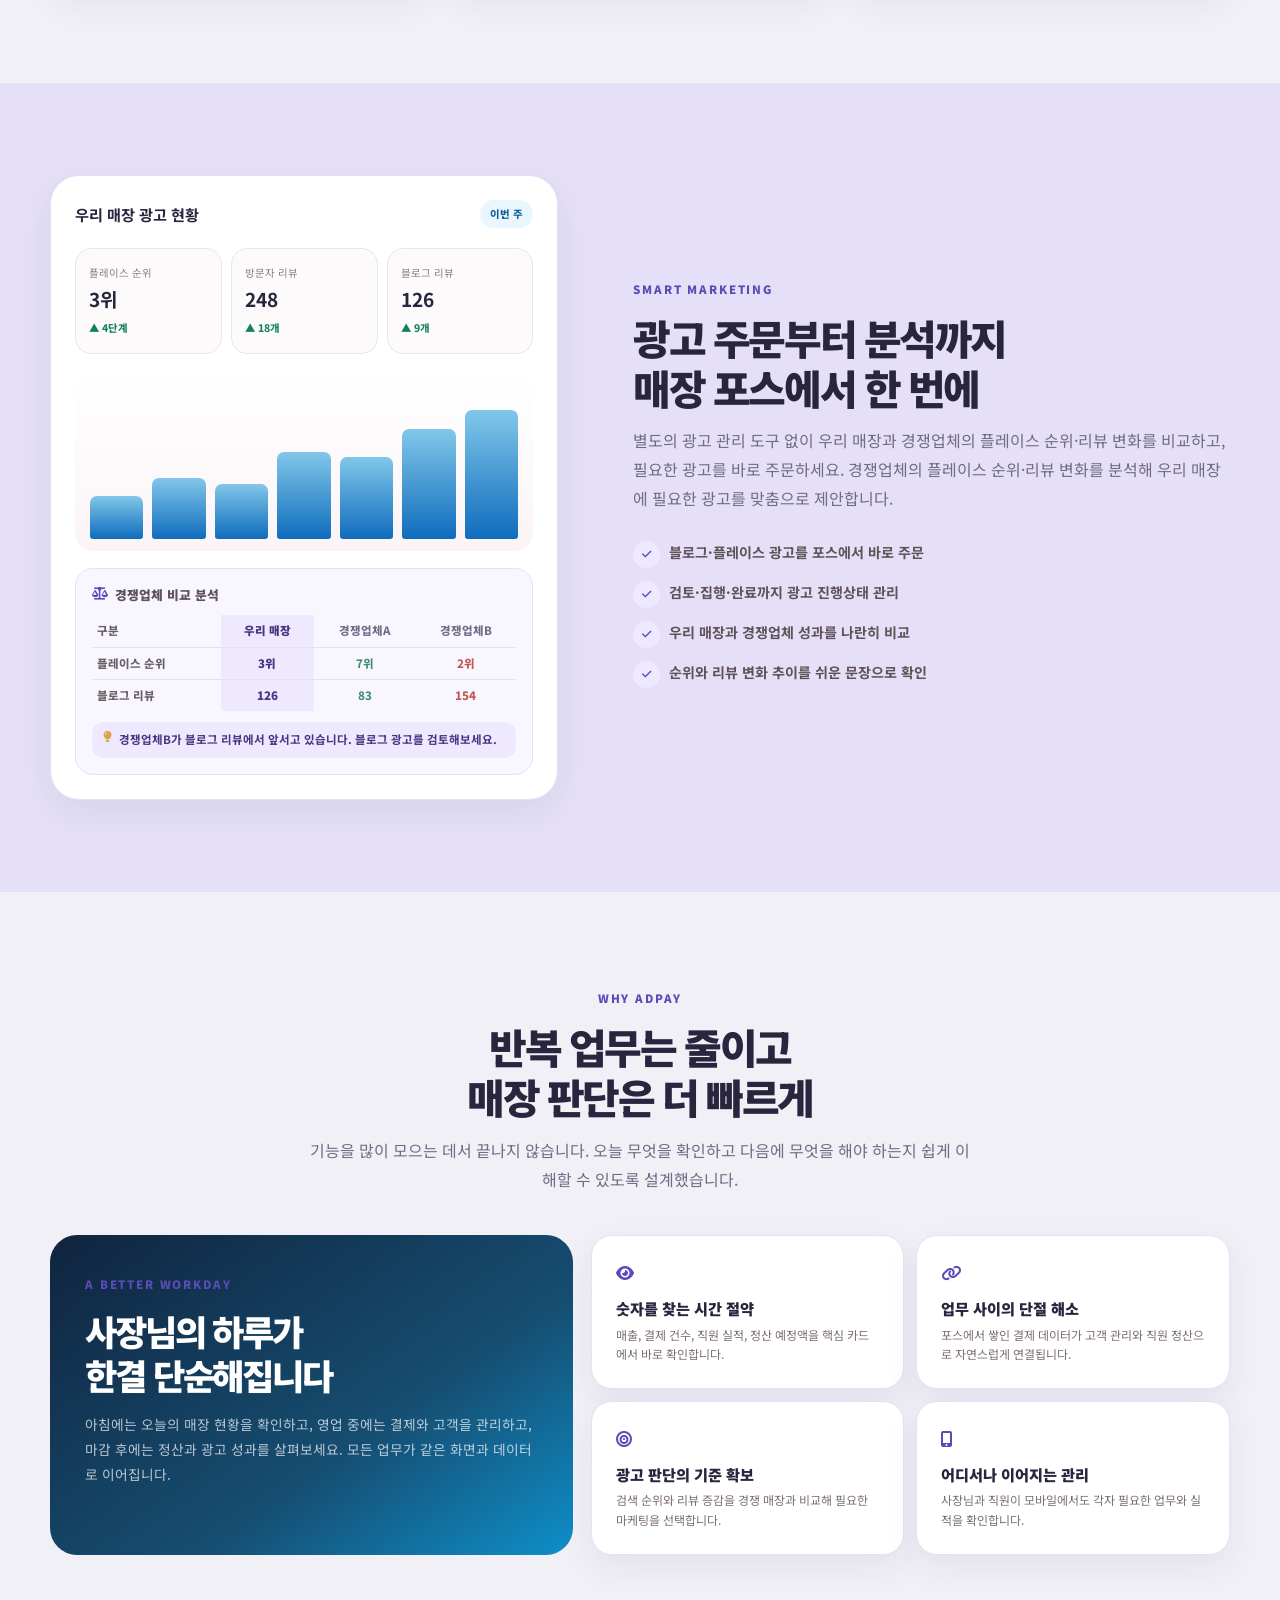
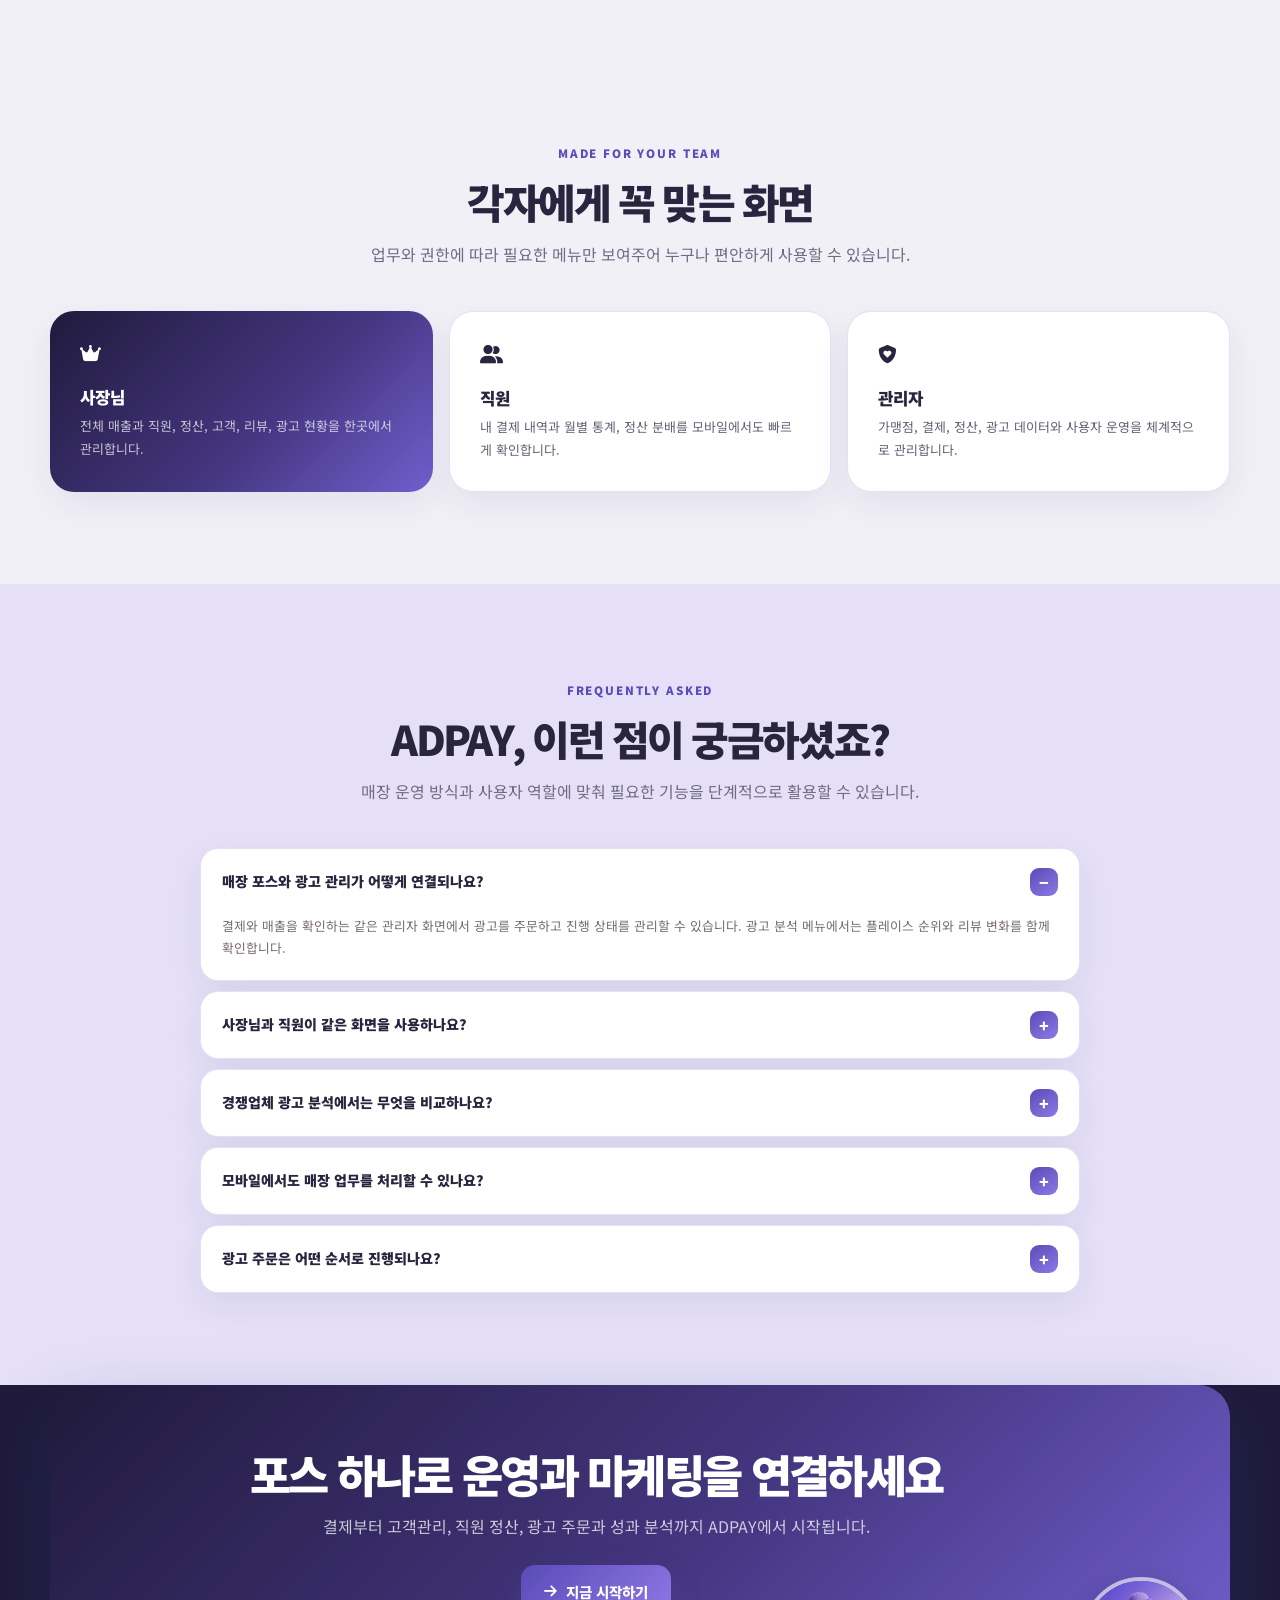
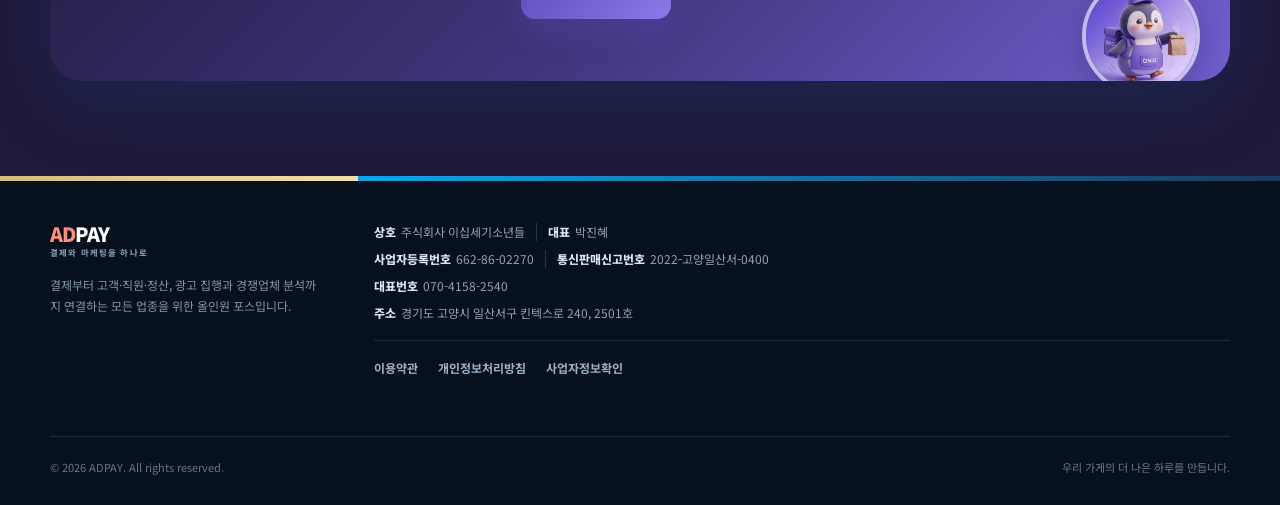
==== commit 47cdccb3: "fix: 모바일 배너와 스크롤 헤더 가독성 개선" ====
--- a/static/landing/index.html
+++ b/static/landing/index.html
@@ -504,7 +504,7 @@
             .site-nav .nav-cta{margin-top:5px;text-align:center}
         }
     </style>
-    <link href="/static/css/ongi-theme.css?v=1" rel="stylesheet">
+    <link href="/static/css/ongi-theme.css?v=2" rel="stylesheet">
 </head>
 <body>
     <div class="landing-fixed-bg" aria-hidden="true"></div>
--- a/static/css/ongi-theme.css
+++ b/static/css/ongi-theme.css
@@ -1030,7 +1030,24 @@
     body:has(.hero-slider) .hero-slide[data-slide="1"],
     body:has(.hero-slider) .hero-slide[data-slide="2"],
     body:has(.hero-slider) .hero-slide[data-slide="3"] {
-        background-position: 76% center;
+        background-size: auto 100%;
+        background-repeat: no-repeat;
+    }
+
+    body:has(.hero-slider) .hero-slide[data-slide="0"] {
+        background-position: 83% center;
+    }
+
+    body:has(.hero-slider) .hero-slide[data-slide="1"] {
+        background-position: 82% center;
+    }
+
+    body:has(.hero-slider) .hero-slide[data-slide="2"] {
+        background-position: 81% center;
+    }
+
+    body:has(.hero-slider) .hero-slide[data-slide="3"] {
+        background-position: 82% center;
     }
 
     body:has(.hero-slider) .hero-slide[data-slide="0"]::before,
@@ -1046,3 +1063,29 @@
         object-fit: contain;
     }
 }
+
+/* Keep the fixed navigation readable over every light and dark section. */
+body:has(.hero-slider) .site-nav.scrolled {
+    border-bottom-color: rgba(220, 211, 255, .2);
+    background: rgba(32, 26, 60, .96);
+    box-shadow: 0 12px 34px rgba(20, 15, 48, .24);
+    backdrop-filter: blur(18px) saturate(1.12);
+    -webkit-backdrop-filter: blur(18px) saturate(1.12);
+}
+
+body:has(.hero-slider) .site-nav.scrolled .brand,
+body:has(.hero-slider) .site-nav.scrolled .brand:hover,
+body:has(.hero-slider) .site-nav.scrolled .nav-links > a:not(.nav-cta) {
+    color: #fff;
+    text-shadow: 0 1px 10px rgba(0, 0, 0, .2);
+}
+
+body:has(.hero-slider) .site-nav.scrolled .brand-copy small {
+    color: var(--ongi-lilac-200);
+}
+
+body:has(.hero-slider) .site-nav.scrolled .nav-toggle {
+    border-color: rgba(255, 255, 255, .22);
+    color: #fff;
+    background: rgba(255, 255, 255, .1);
+}
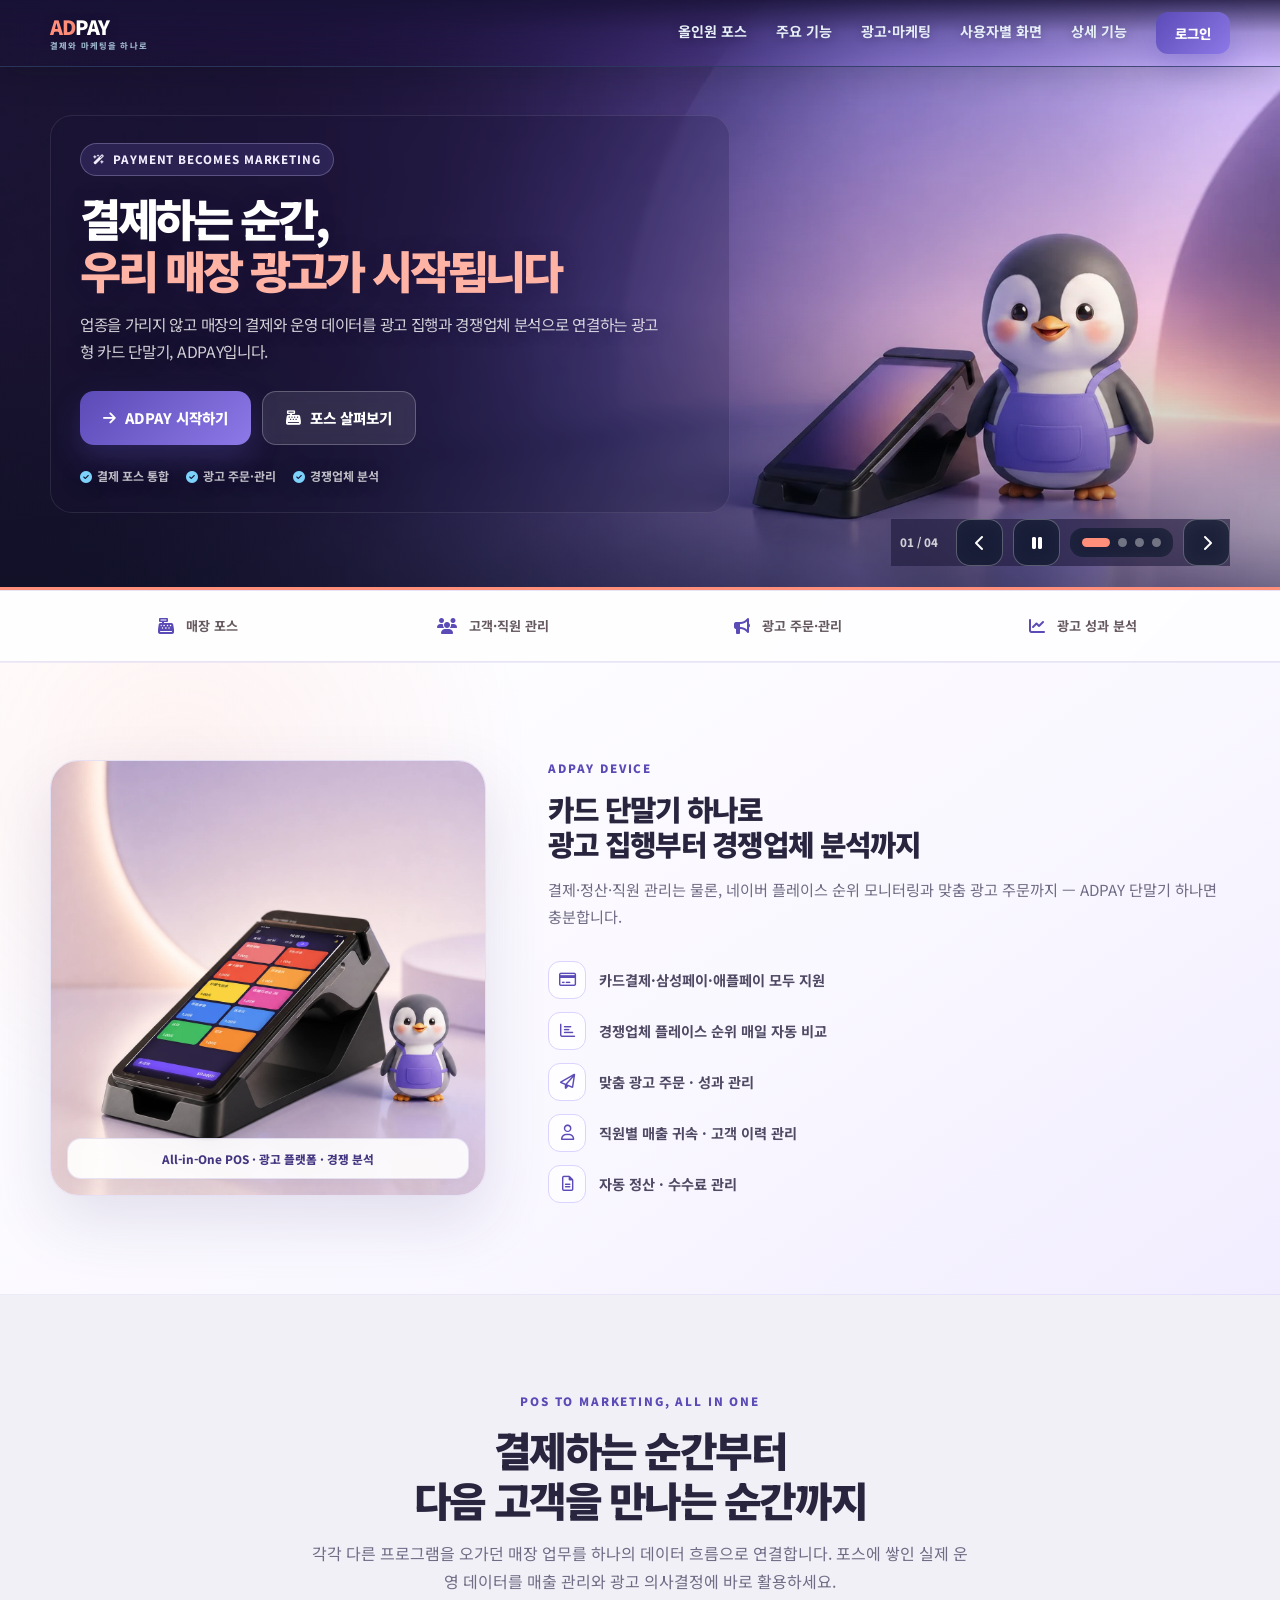
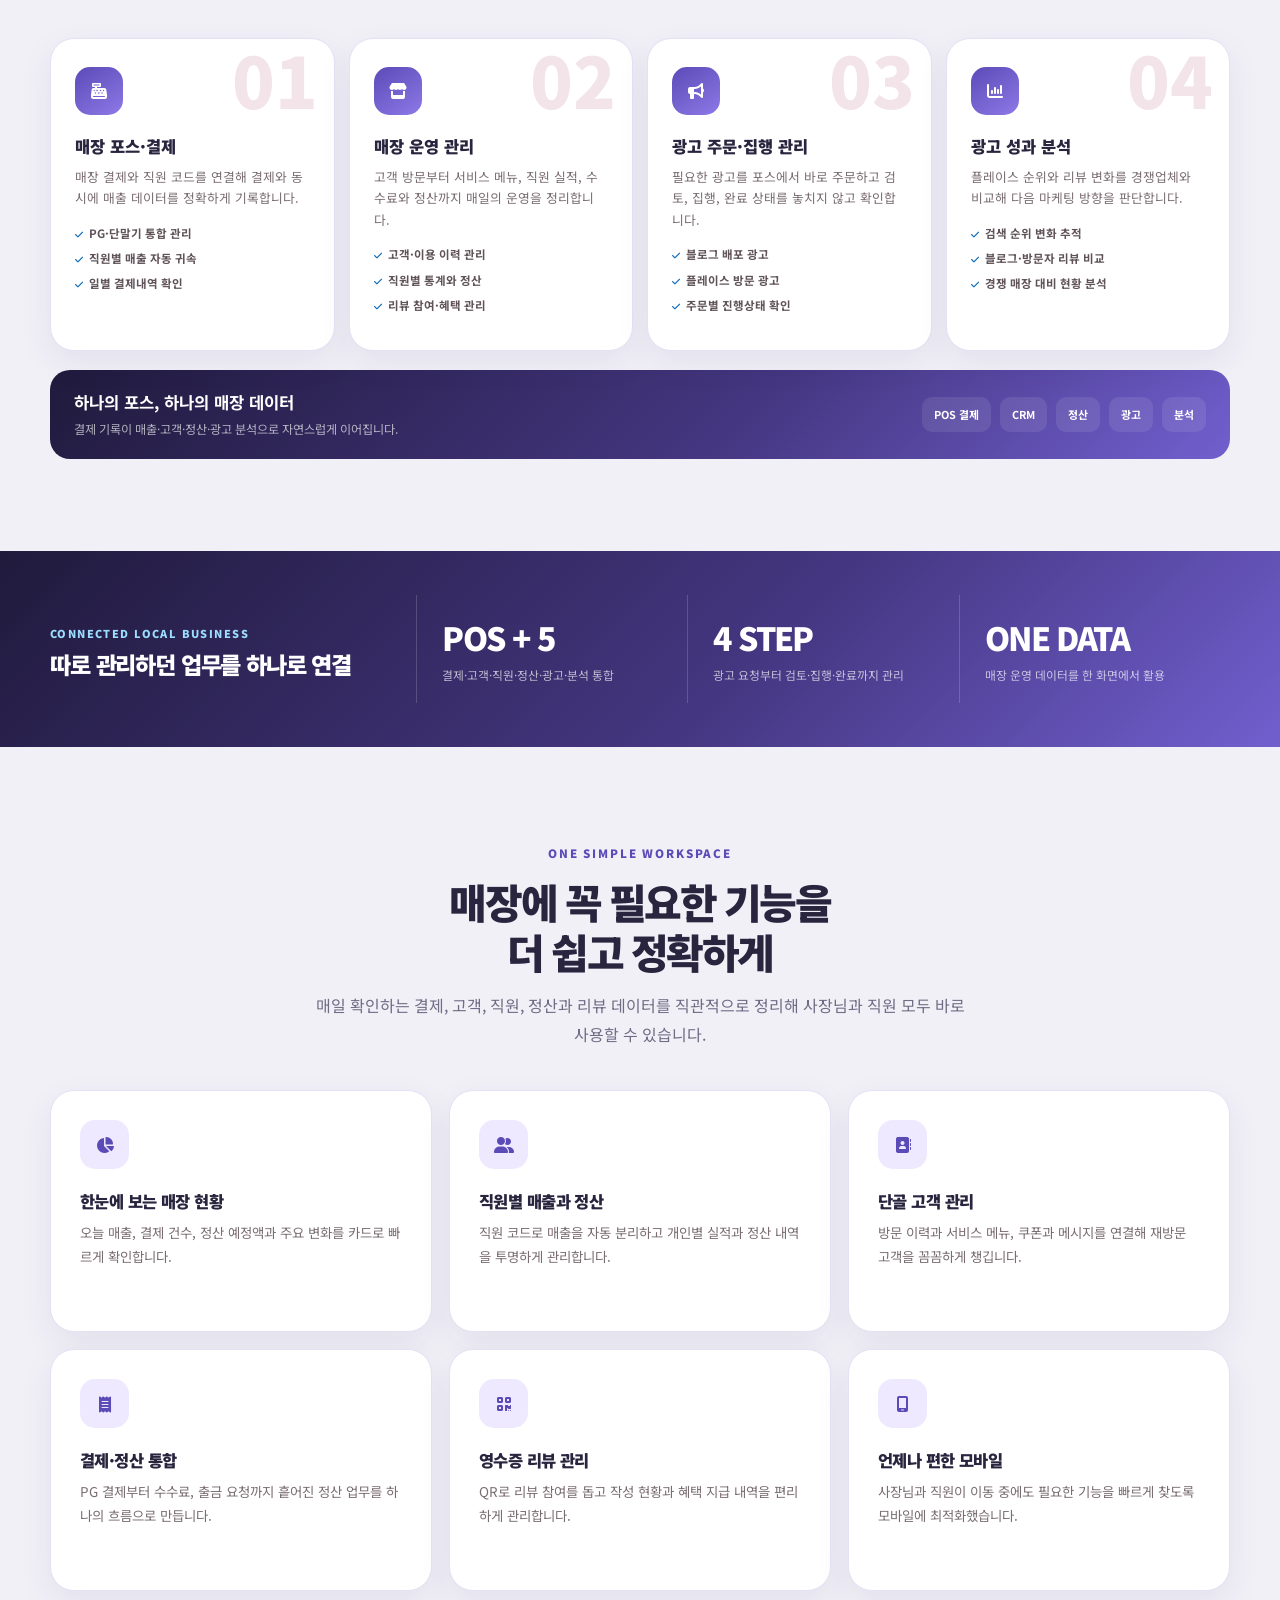
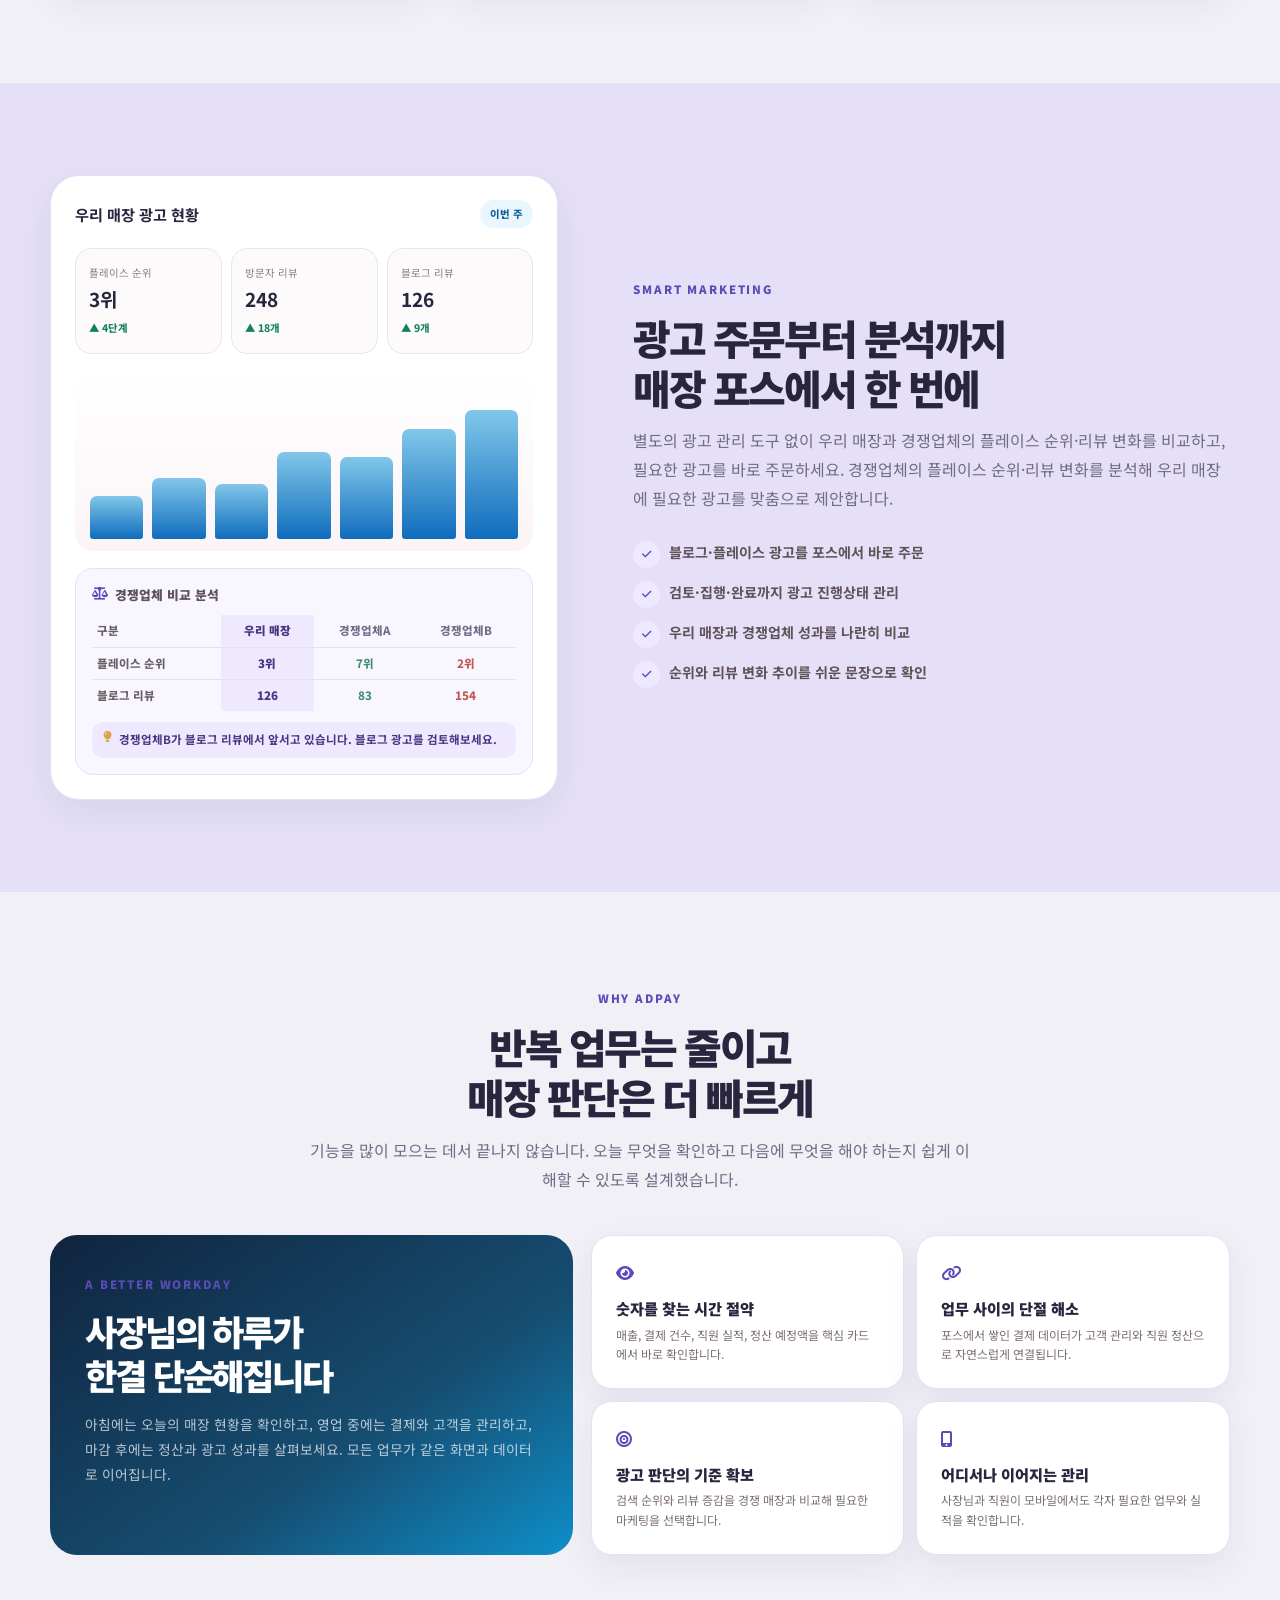
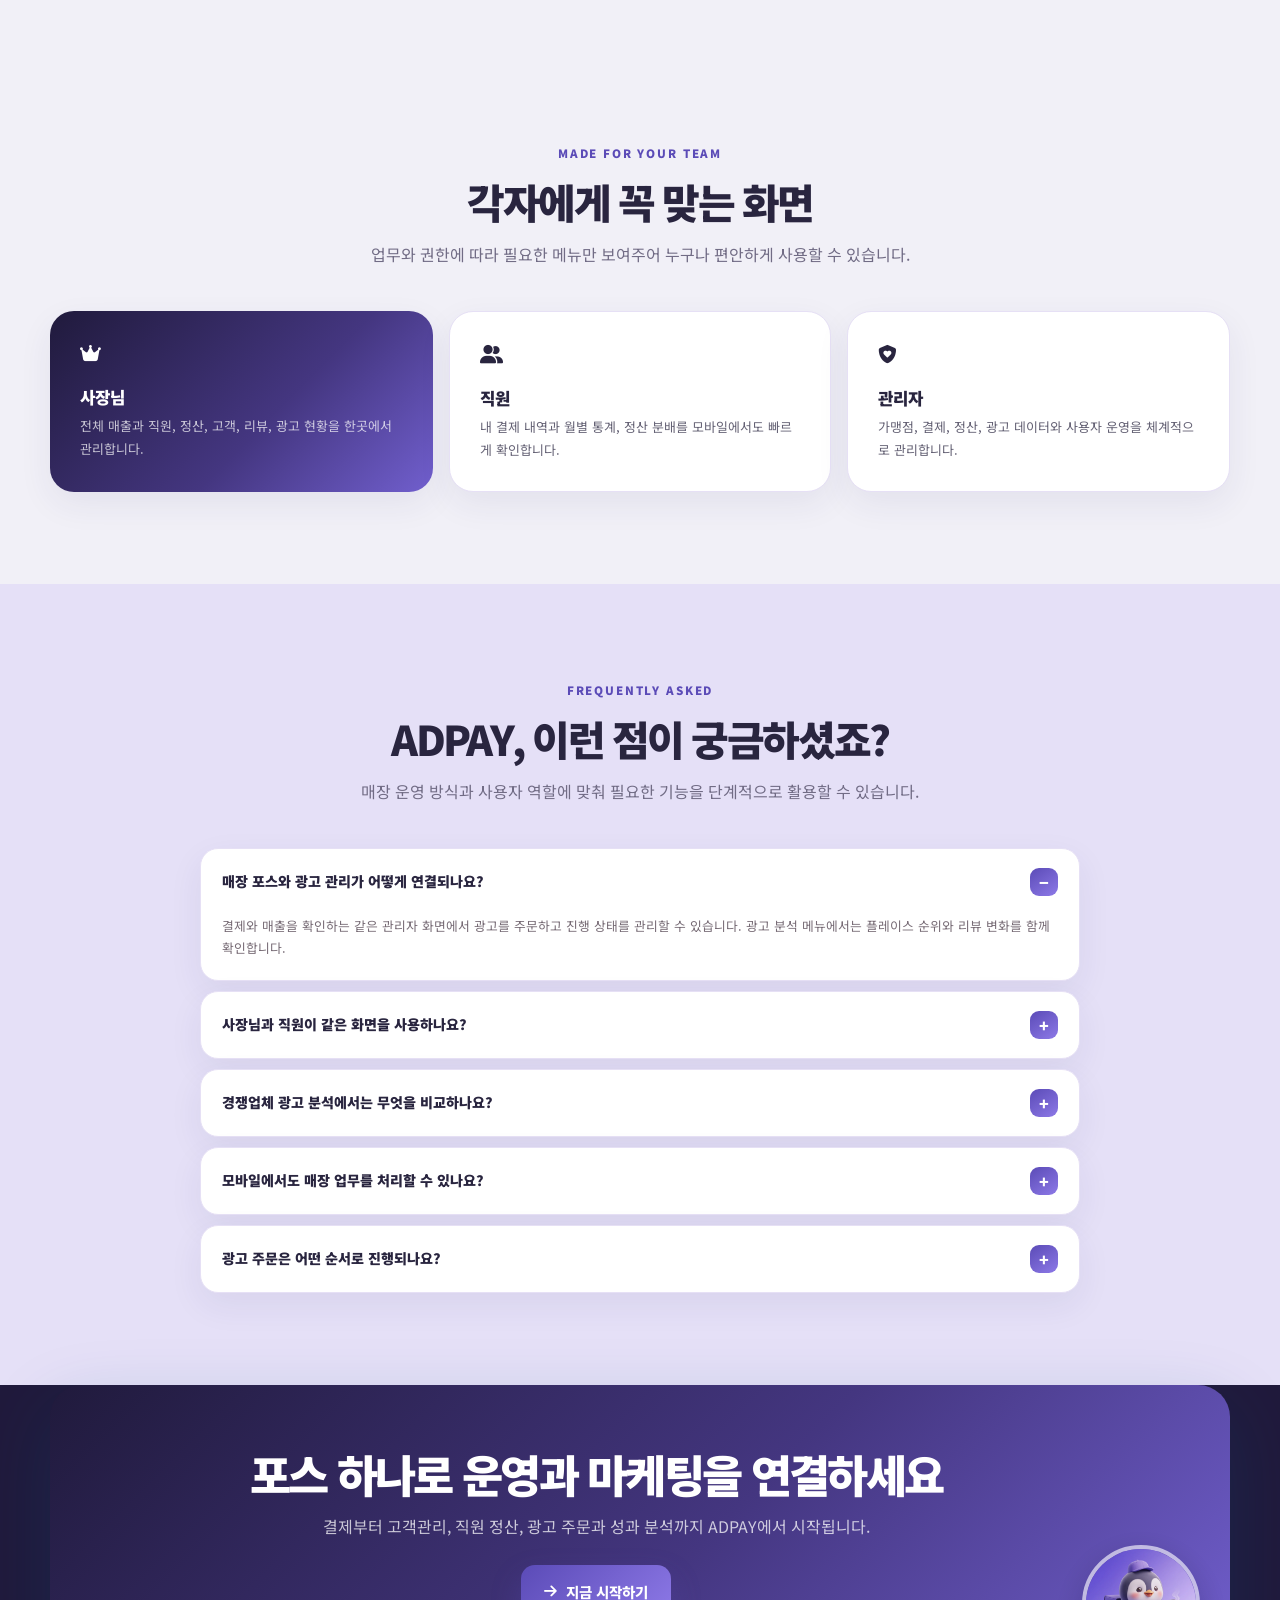
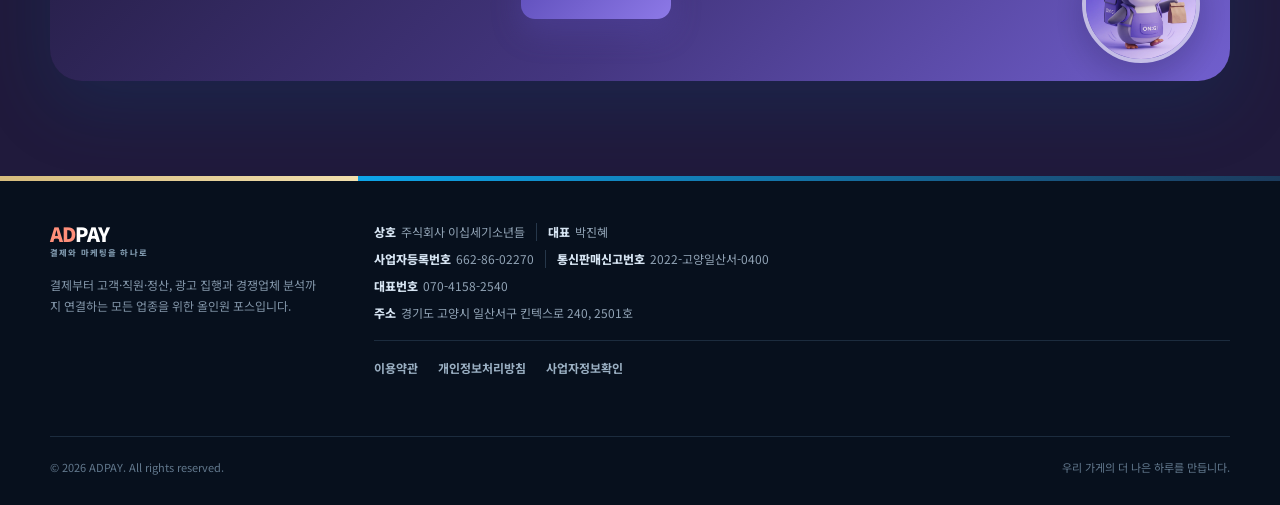
==== commit b45c3c16: "fix: keep footer penguin visible on mobile" ====
--- a/static/landing/index.html
+++ b/static/landing/index.html
@@ -504,7 +504,7 @@
             .site-nav .nav-cta{margin-top:5px;text-align:center}
         }
     </style>
-    <link href="/static/css/ongi-theme.css?v=2" rel="stylesheet">
+    <link href="/static/css/ongi-theme.css?v=4" rel="stylesheet">
 </head>
 <body>
     <div class="landing-fixed-bg" aria-hidden="true"></div>
--- a/static/css/ongi-theme.css
+++ b/static/css/ongi-theme.css
@@ -818,7 +818,7 @@
 .cta-mascot {
     position: absolute;
     right: 30px;
-    bottom: -14px;
+    bottom: 18px;
     width: 118px;
     height: 118px;
     border: 4px solid rgba(255, 255, 255, .68);
@@ -931,9 +931,9 @@
 
     .cta-mascot {
         right: 50%;
-        bottom: -26px;
-        width: 82px;
-        height: 82px;
+        bottom: 14px;
+        width: 86px;
+        height: 86px;
         margin: 0;
         transform: translateX(50%);
     }
@@ -1057,6 +1057,16 @@
         background: linear-gradient(180deg, rgba(27, 20, 58, .12) 0%, rgba(27, 20, 58, .82) 56%, rgba(25, 19, 52, .97) 100%);
     }
 
+    body:has(.hero-slider) .hero-slide-copy,
+    body:has(.hero-slider) .hero-slide-copy.hero-wide {
+        padding-inline: 4px;
+        border-color: transparent;
+        background: transparent;
+        box-shadow: none;
+        backdrop-filter: none;
+        -webkit-backdrop-filter: none;
+    }
+
     body:has(.hero-slider) .device-visual > img {
         height: auto;
         aspect-ratio: 1 / 1;
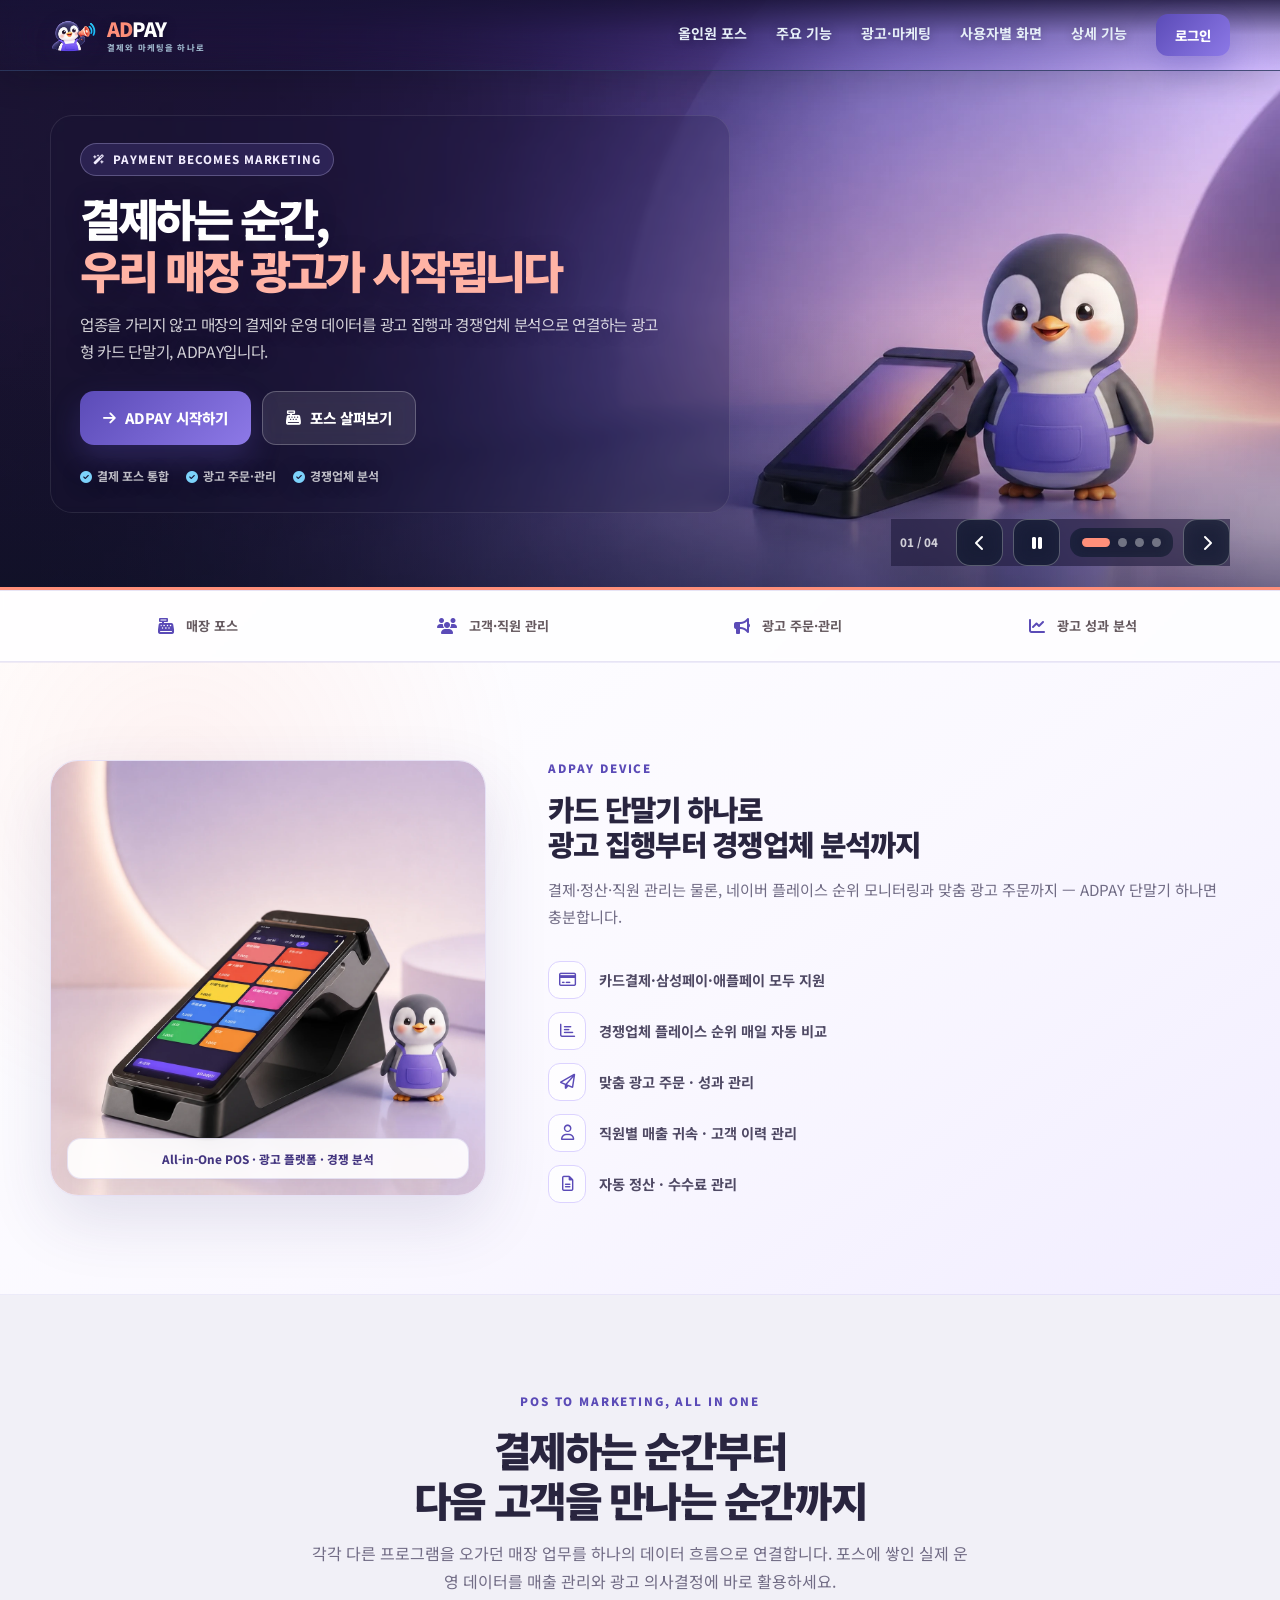
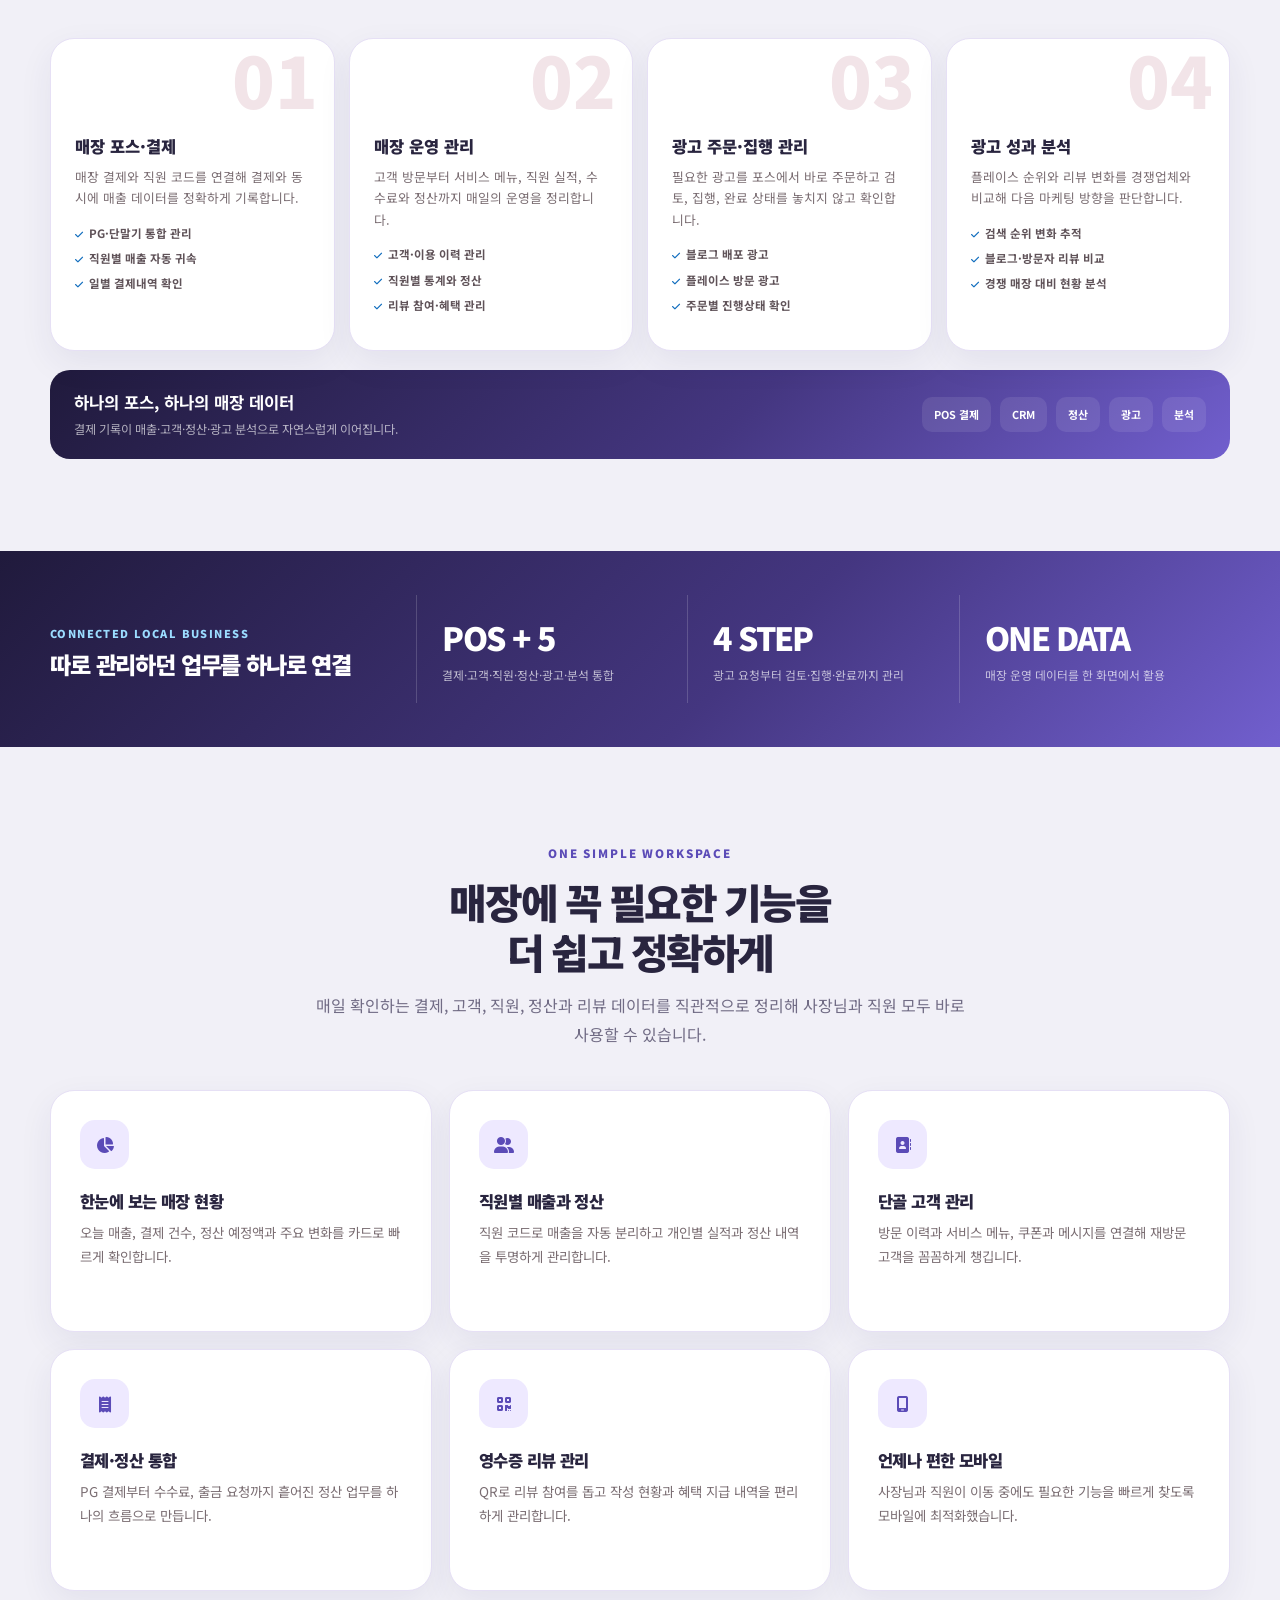
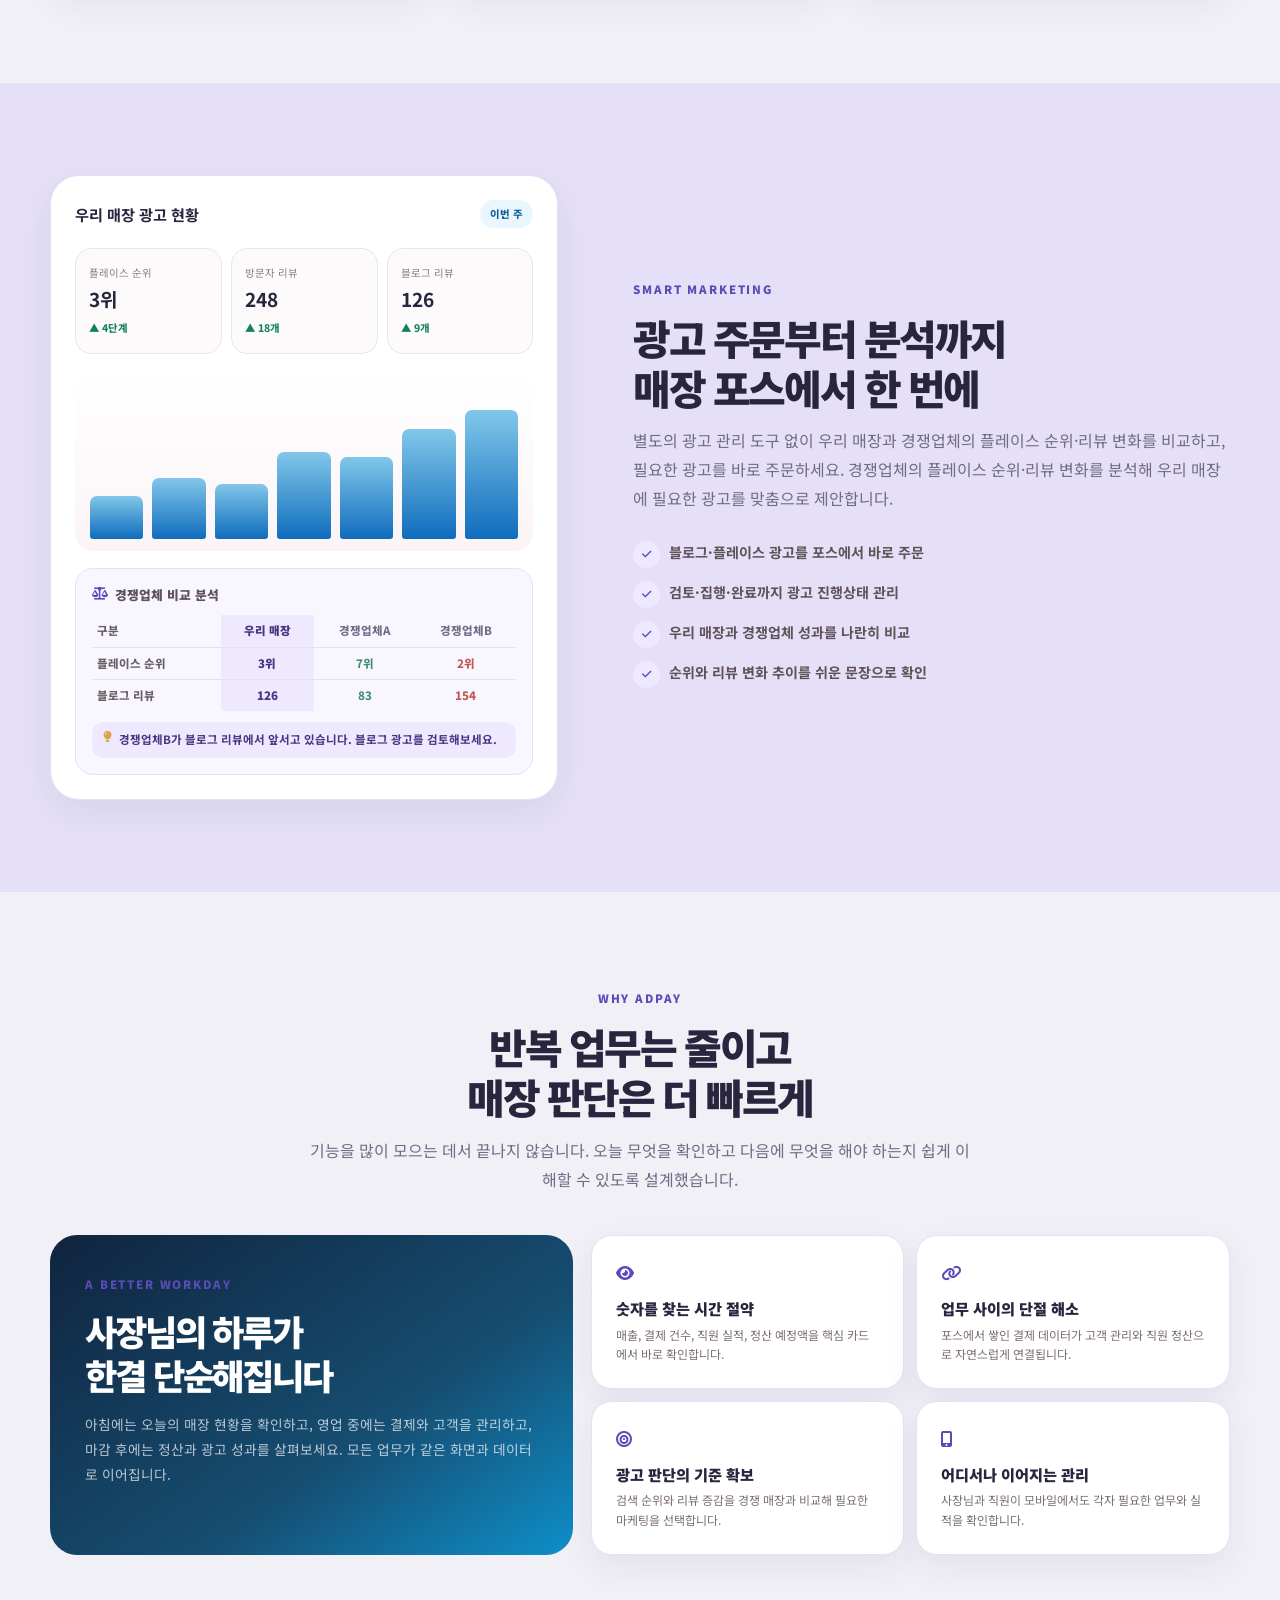
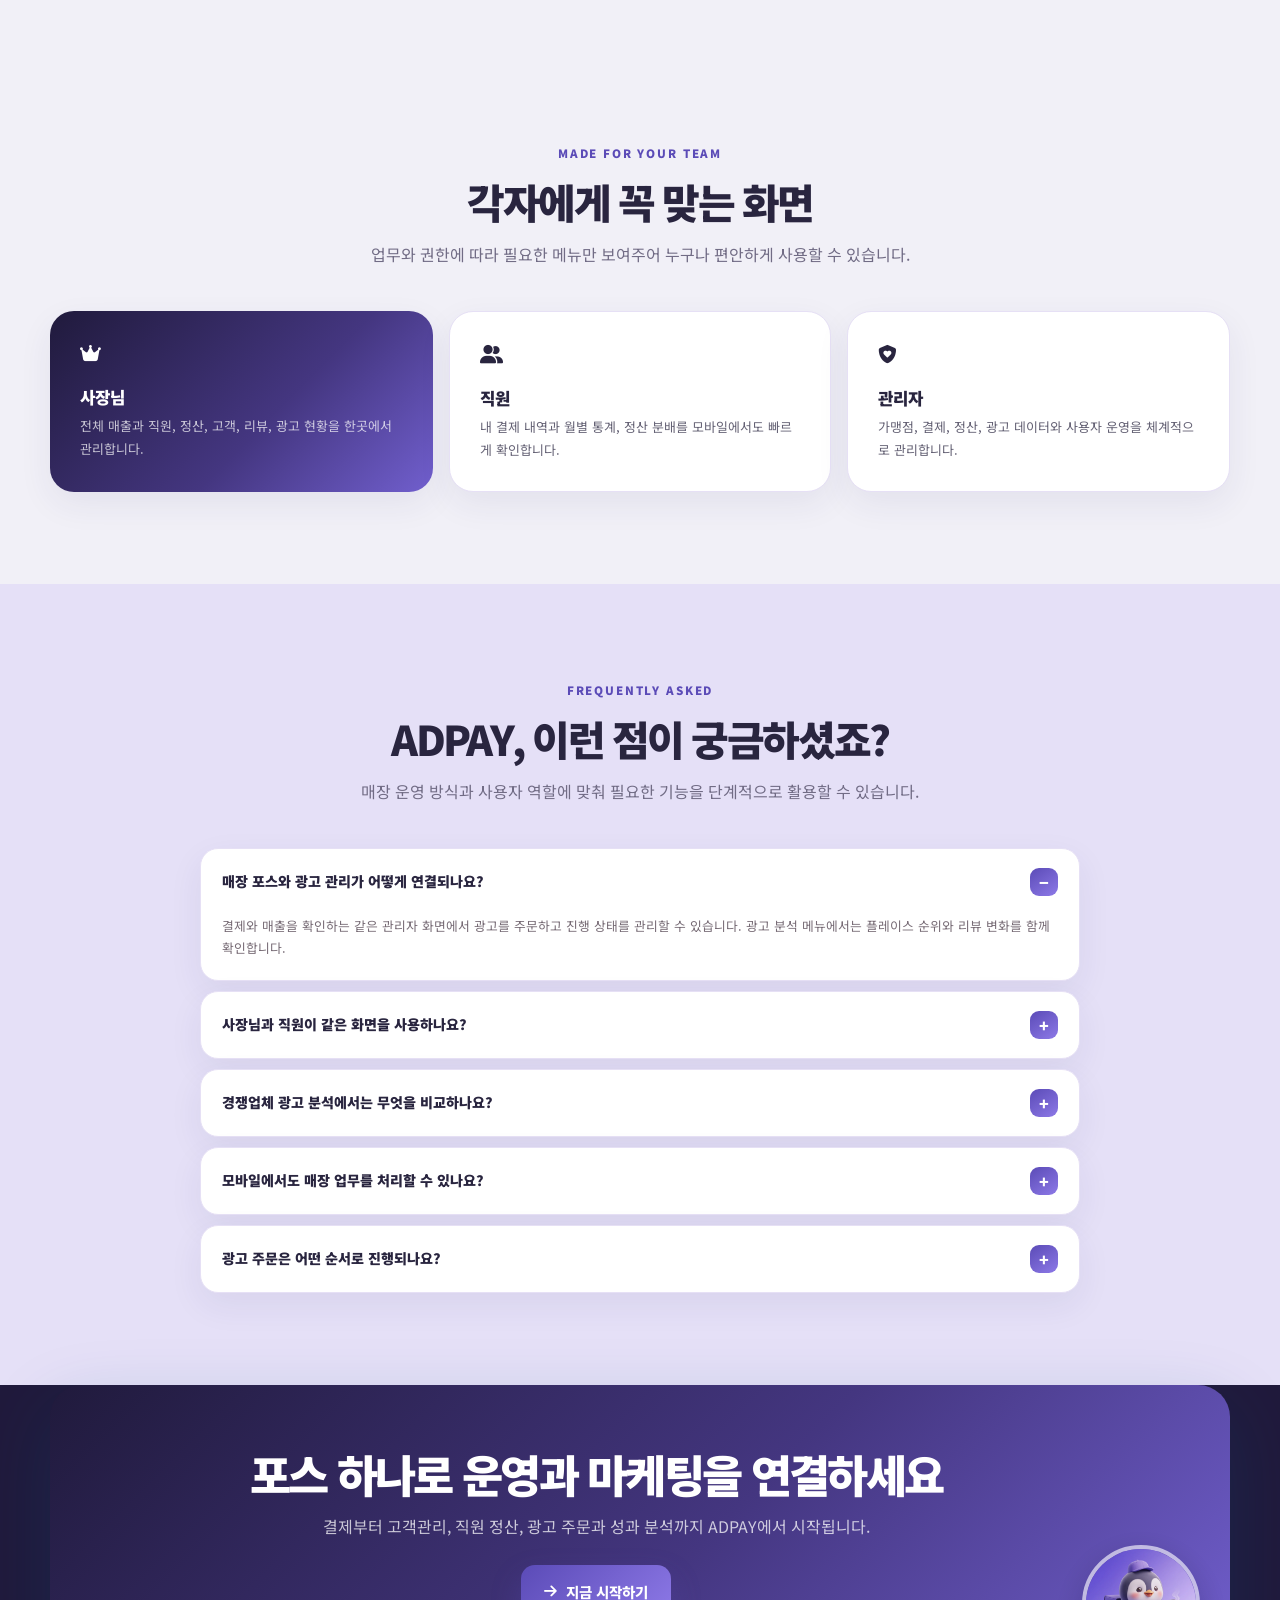
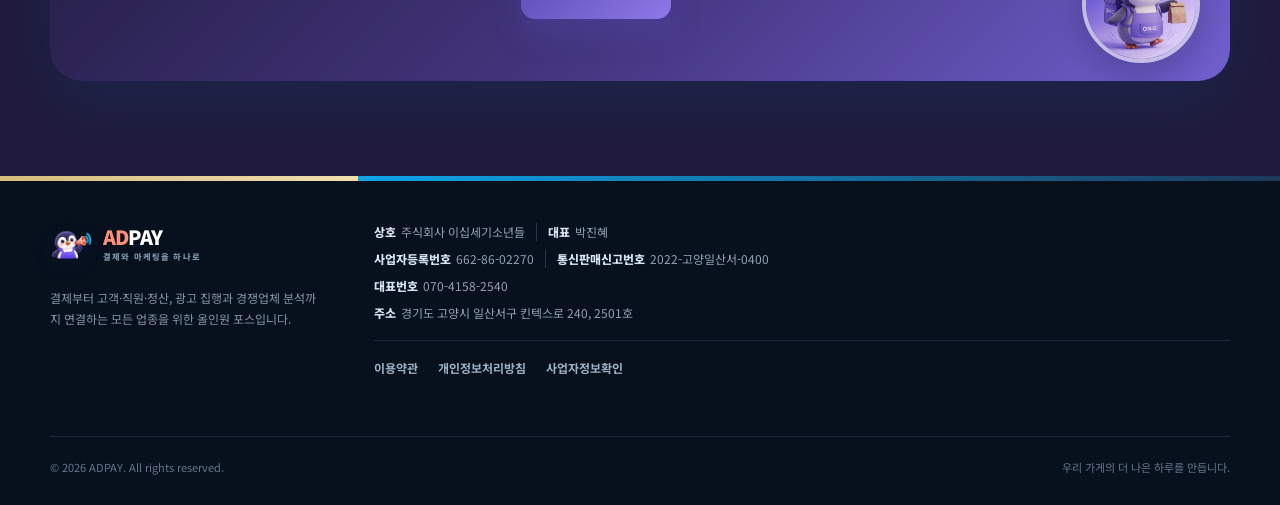
==== commit 1c0292c5: "feat: ADPAY 펭귄 로고와 앱 아이콘 적용" ====
--- a/static/landing/index.html
+++ b/static/landing/index.html
@@ -20,11 +20,11 @@
     <meta name="twitter:title" content="ADPAY | 운영부터 광고·분석까지 올인원">
     <meta name="twitter:description" content="매장 운영과 마케팅을 포스 하나로 연결하세요.">
     <meta name="twitter:image" content="/static/img/adpay-social-card-ongi.png?v=1">
-    <link rel="icon" type="image/svg+xml" href="/static/favicon.svg?v=3">
-    <link rel="icon" type="image/png" sizes="192x192" href="/static/favicon-192.png?v=3">
-    <link rel="icon" type="image/png" sizes="32x32" href="/static/favicon-32.png?v=3">
-    <link rel="icon" type="image/x-icon" href="/static/favicon.ico?v=3">
-    <link rel="apple-touch-icon" href="/static/apple-touch-icon.png?v=3">
+    <link rel="icon" type="image/svg+xml" href="/static/favicon.svg?v=4">
+    <link rel="icon" type="image/png" sizes="192x192" href="/static/favicon-192.png?v=4">
+    <link rel="icon" type="image/png" sizes="32x32" href="/static/favicon-32.png?v=4">
+    <link rel="icon" type="image/x-icon" href="/static/favicon.ico?v=4">
+    <link rel="apple-touch-icon" href="/static/apple-touch-icon.png?v=4">
     <link rel="preload" as="image" href="/static/img/generated/hero-adpay-generated.webp">
     <link href="https://cdn.jsdelivr.net/npm/bootstrap@5.3.2/dist/css/bootstrap.min.css" rel="stylesheet">
     <link href="https://cdn.jsdelivr.net/npm/@fortawesome/fontawesome-free@6.4.0/css/all.min.css" rel="stylesheet">
@@ -504,15 +504,16 @@
             .site-nav .nav-cta{margin-top:5px;text-align:center}
         }
     </style>
-    <link href="/static/css/ongi-theme.css?v=4" rel="stylesheet">
+    <link href="/static/css/ongi-theme.css?v=5" rel="stylesheet">
 </head>
 <body>
     <div class="landing-fixed-bg" aria-hidden="true"></div>
     <nav class="site-nav" id="siteNav" aria-label="주요 메뉴">
         <div class="nav-inner">
-            <a class="brand" href="/static/landing/index.html" aria-label="ADPAY 홈">
-                <span class="brand-copy"><strong><span class="adpay-prefix">AD</span>PAY</strong><small>결제와 마케팅을 하나로</small></span>
-            </a>
+            <a class="brand" href="/static/landing/index.html" aria-label="ADPAY 홈">
+                <img class="adpay-brand-symbol" src="/static/img/brand/adpay-penguin-ad-symbol.png?v=1" alt="" width="360" height="360">
+                <span class="brand-copy"><strong><span class="adpay-prefix">AD</span>PAY</strong><small>결제와 마케팅을 하나로</small></span>
+            </a>
             <button class="nav-toggle" id="navToggle" aria-label="메뉴 열기" aria-expanded="false"><i class="fas fa-bars"></i></button>
             <div class="nav-links" id="navLinks">
                 <a href="#all-in-one">올인원 포스</a><a href="#features">주요 기능</a><a href="#marketing">광고·마케팅</a><a href="#roles">사용자별 화면</a>
@@ -709,9 +710,10 @@
     <footer class="site-footer">
         <div class="footer-shell">
             <div class="footer-brand-block">
-                <a class="brand" href="/static/landing/index.html" aria-label="ADPAY 홈">
-                    <span class="brand-copy"><strong><span class="adpay-prefix">AD</span>PAY</strong><small>결제와 마케팅을 하나로</small></span>
-                </a>
+                <a class="brand" href="/static/landing/index.html" aria-label="ADPAY 홈">
+                    <img class="adpay-brand-symbol" src="/static/img/brand/adpay-penguin-ad-symbol.png?v=1" alt="" width="360" height="360" loading="lazy">
+                    <span class="brand-copy"><strong><span class="adpay-prefix">AD</span>PAY</strong><small>결제와 마케팅을 하나로</small></span>
+                </a>
                 <p>결제부터 고객·직원·정산, 광고 집행과 경쟁업체 분석까지 연결하는 모든 업종을 위한 올인원 포스입니다.</p>
             </div>
             <div class="footer-company">
--- a/static/css/ongi-theme.css
+++ b/static/css/ongi-theme.css
@@ -1099,3 +1099,88 @@
     color: #fff;
     background: rgba(255, 255, 255, .1);
 }
+/* Shared ADPAY penguin advertising symbol. The live text wordmark remains HTML. */
+.adpay-brand-symbol {
+    display: block;
+    width: 44px;
+    height: 44px;
+    flex: 0 0 44px;
+    object-fit: contain;
+    object-position: center;
+    filter: drop-shadow(0 6px 10px rgba(40, 30, 82, .16));
+}
+
+.site-nav .adpay-brand-symbol {
+    width: 46px;
+    height: 46px;
+    flex-basis: 46px;
+}
+
+.footer-brand-block .adpay-brand-symbol,
+.adpay-inline-brand .adpay-brand-symbol {
+    width: 42px !important;
+    height: 42px !important;
+    flex-basis: 42px;
+    border-radius: 0 !important;
+}
+
+.login-brand .adpay-brand-symbol {
+    width: 54px;
+    height: 54px;
+    flex-basis: 54px;
+}
+
+.sidebar .brand .adpay-brand-symbol {
+    width: 40px;
+    height: 40px;
+    flex-basis: 40px;
+}
+
+.brand-mobile {
+    display: inline-flex !important;
+    align-items: center;
+    gap: 7px;
+}
+
+.brand-mobile .adpay-brand-symbol {
+    width: 34px;
+    height: 34px;
+    flex-basis: 34px;
+}
+
+.adpay-loading-logo {
+    display: inline-flex !important;
+    flex-direction: row !important;
+    align-items: center !important;
+    justify-content: center;
+    gap: 10px;
+    text-align: left;
+}
+
+.adpay-loading-logo .adpay-brand-symbol {
+    width: 52px;
+    height: 52px;
+    flex-basis: 52px;
+}
+
+.adpay-loading-copy {
+    display: flex;
+    min-width: 0;
+    flex-direction: column;
+    align-items: flex-start;
+    line-height: 1;
+}
+
+@media (max-width: 575.98px) {
+    .site-nav .adpay-brand-symbol {
+        width: 38px;
+        height: 38px;
+        flex-basis: 38px;
+    }
+
+    .footer-brand-block .adpay-brand-symbol {
+        width: 40px !important;
+        height: 40px !important;
+        flex-basis: 40px;
+    }
+}
